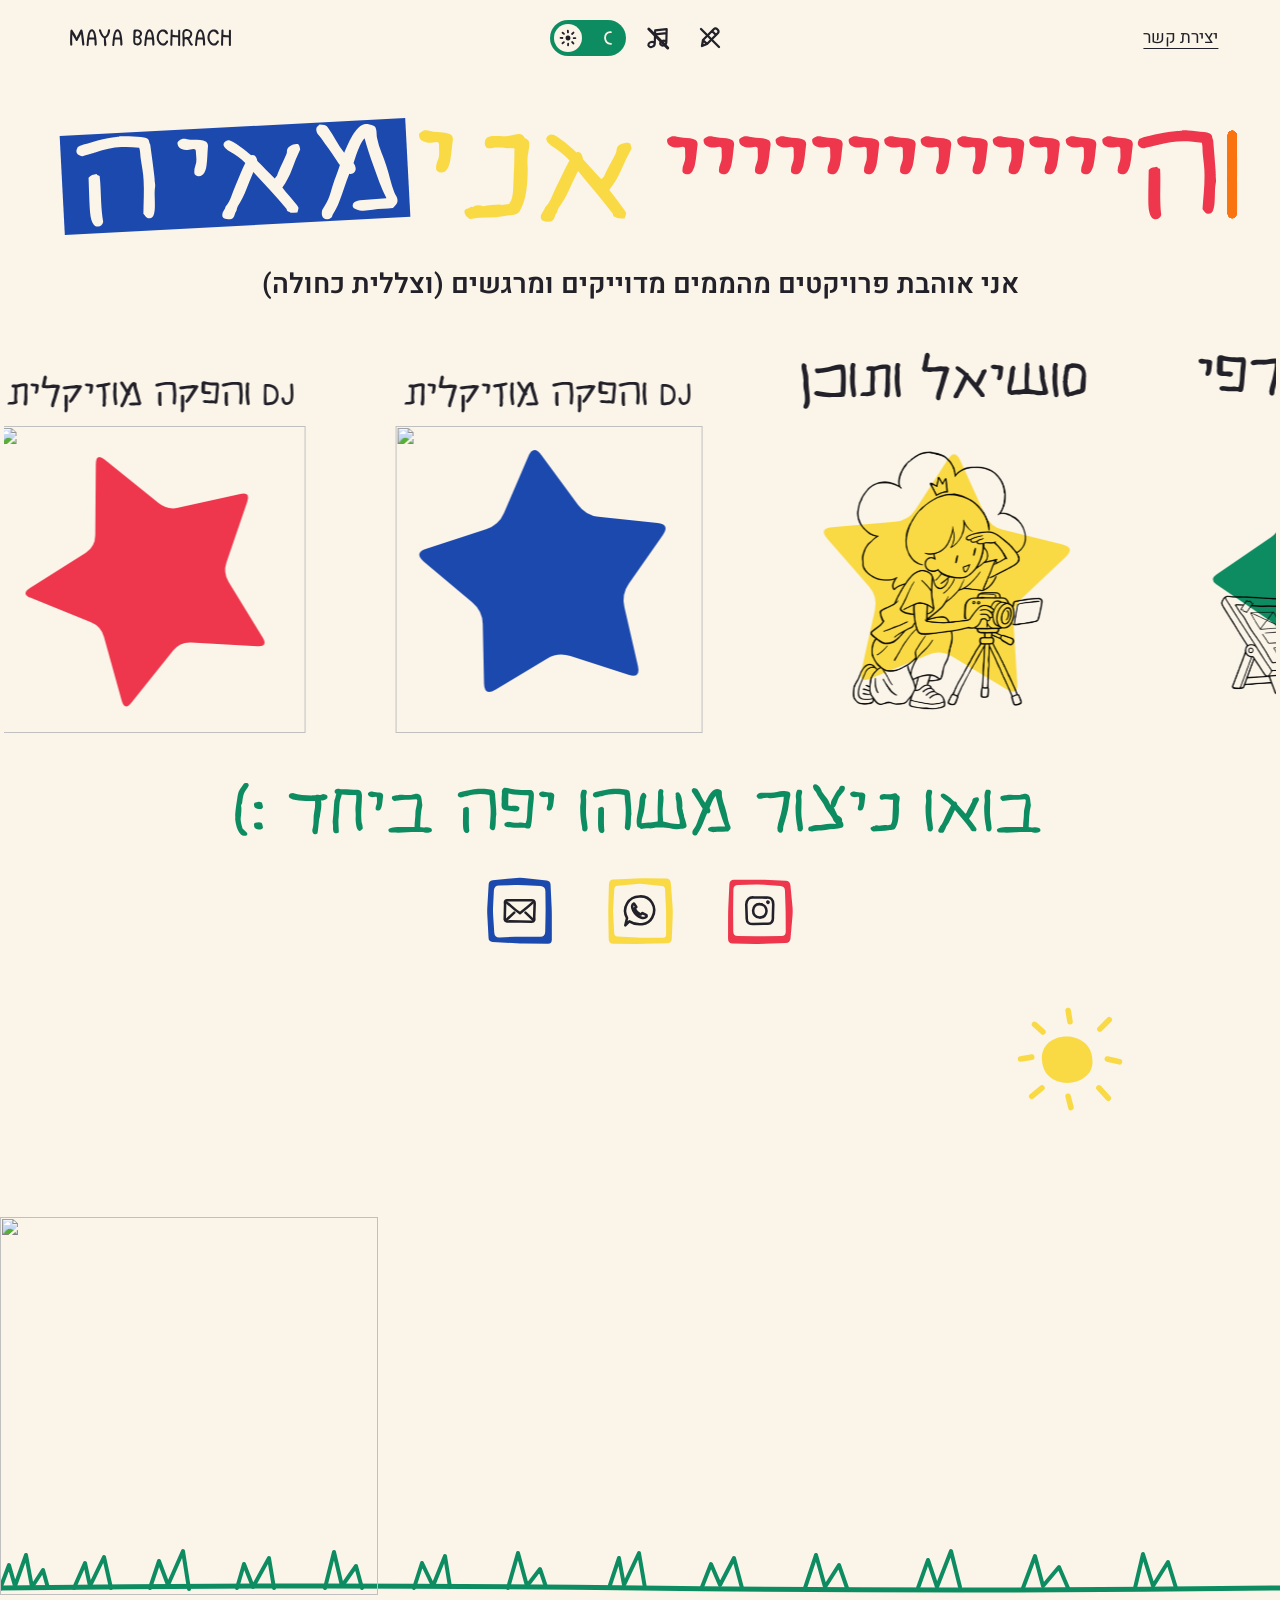
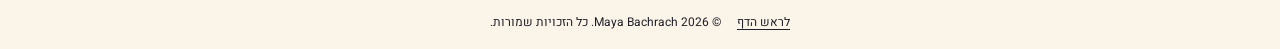
==== index.html @ caa253c9 "Illustrate each portfolio category and restore white ink in dark mode" ====
<!doctype html>
<html class="intro-pending site-loading" lang="he" dir="rtl" data-theme="crayons" data-theme-family="multicolor">
<head>
<meta charset="utf-8">
<meta name="viewport" content="width=device-width, initial-scale=1">
<meta name="description" content="מאיה בכרך — מיקס והפקה, סושיאל, תפאורה ועיצוב גרפי.">
<title>מאיה בכרך | תיק עבודות</title>
<link rel="icon" href="./assets/branding/favicon-light-flat.png?v=31" type="image/png">
<link rel="preconnect" href="https://fonts.googleapis.com">
<link rel="preconnect" href="https://fonts.gstatic.com" crossorigin>
<link href="https://fonts.googleapis.com/css2?family=Heebo:wght@400;600;700;800;900&amp;display=swap" rel="stylesheet">
<style>:root {
  color-scheme: light;
  --pink: #EE364C;
  --lime: #0E8C61;
  --ink: #1b101c;
  --white: #fff;
  --on-pink: var(--ink);
  --icon-color: var(--white);
  --outline-color: var(--lime);
  --outline-width: 3.8;
  --outline-grain: .55;
  --outline-roughness: 1.3;
  --outline-wobble: .65;
  --social-outline: var(--pink);
  --primary-color: var(--pink);
  --secondary-color: var(--lime);
  --media-padding: clamp(.5rem, 1vw, .85rem);
  --page-background: var(--white);
  --page-text: var(--ink);
  --hero-background: var(--pink);
  --hero-text: var(--on-pink);
  --card-background: var(--pink);
  --card-text: var(--ink);
  --panel-background: var(--pink);
  --panel-text: var(--ink);
  --tag-background: var(--white);
  --tag-text: var(--ink);
  --contact-background: var(--ink);
  --contact-title: var(--lime);
  --footer-accent-1: var(--accent-1);
  --footer-accent-2: var(--accent-2);
  --footer-accent-3: var(--accent-3);
  --name-background: var(--lime);
  --name-text: var(--ink);
  --media-background: var(--white);
  --media-text: var(--ink);
  --close-color: var(--white);
  --accent-1: var(--pink);
  --accent-2: var(--lime);
  --accent-3: var(--pink);
  --accent-4: var(--lime);
  --accent-5: var(--pink);
  --gutter: clamp(1rem, 4.5vw, 5rem);
}
:root[data-theme-family="multicolor"] { --media-padding: 0; }


/* Light and dark reference palettes. */
:root[data-theme="crayons"] {
  color-scheme: light;
  --page-background: #fff;
  --page-text: #222028;
  --hero-background: #fff;
  --hero-text: #222028;
  --card-background: #fff;
  --card-text: #222028;
  --panel-background: #fff;
  --panel-text: #222028;
  --tag-background: #fff;
  --tag-text: #222028;
  --contact-background: #fff;
  --contact-title: var(--accent-1);
  --name-background: #1C49AE;
  --name-text: #222028;
  --media-background: #fff;
  --media-text: #222028;
  --close-color: #222028;
  --icon-color: #222028;
  --accent-1: #EE364C;
  --accent-2: #1C49AE;
  --accent-3: #F9DA44;
  --accent-4: #0E8C61;
  --accent-count: 4;
  --outline-color: #0E8C61;
  --social-outline: #EE364C;
}
:root[data-theme="markers"] {
  color-scheme: dark;
  --page-background: #151419;
  --page-text: #faf7f2;
  --hero-background: #151419;
  --hero-text: #faf7f2;
  --card-background: #151419;
  --card-text: #faf7f2;
  --panel-background: #151419;
  --panel-text: #faf7f2;
  --tag-background: #151419;
  --tag-text: #faf7f2;
  --contact-background: #151419;
  --contact-title: var(--accent-1);
  --footer-accent-1: var(--accent-1);
  --footer-accent-2: var(--accent-2);
  --footer-accent-3: var(--accent-3);
  --name-background: #B2F224;
  --name-text: #151419;
  --media-background: #faf7f2;
  --media-text: #151419;
  --close-color: #faf7f2;
  --icon-color: #faf7f2;
  --accent-1: #F84AAD;
  --accent-2: #B2F224;
  --accent-3: #10B8F0;
  --accent-4: #F97513;
  --accent-5: #8132B9;
  --outline-color: #B2F224;
  --social-outline: #F84AAD;
}

* { box-sizing: border-box; }
body { margin: 0; color: var(--page-text); background: var(--page-background); font: 1.1rem/1.6 var(--font-body, "Heebo", system-ui, sans-serif); }
body:has(dialog[open]) { overflow: hidden; }
h1, h2, h3, p, figure { margin: 0; }
button, a { -webkit-tap-highlight-color: transparent; touch-action: manipulation; }
button { font: inherit; color: inherit; cursor: pointer; }
a { color: inherit; text-underline-offset: .25em; }
button:focus-visible, a:focus-visible { outline: 3px solid currentColor; outline-offset: 5px; }
.site-header { display: flex; direction: ltr; justify-content: space-between; align-items: center; padding: .5rem var(--gutter); min-height: 62px; }
.site-header a { display: inline-flex; min-height: 44px; align-items: center; }
.wordmark { font-weight: 900; letter-spacing: -.05em; text-decoration: none; }
.hero { color: var(--hero-text); background: var(--hero-background); padding-block: clamp(2rem, 5vw, 5rem) 1rem; overflow: hidden; }
.hero-intro { padding-inline: var(--gutter); }
h1 { display: flex; align-items: baseline; gap: .22em; font-size: clamp(3.2rem, 7.7vw, 8.6rem); line-height: 1.15; letter-spacing: -.055em; font-weight: 900; }
.greeting { flex: 1; display: flex; align-items: center; min-width: 0; overflow: clip; white-space: nowrap; }
.greeting span { display: inline-block; transform-origin: right center; }
.intro-name { flex: none; display: flex; align-items: center; white-space: nowrap; }
.name { color: var(--name-text); display: inline-block; background: var(--name-background); padding-inline: .1em .14em; transform: rotate(-3deg); }
.hero-intro > p { text-align: center; font-size: clamp(1.1rem, 2.15vw, 1.8rem); font-weight: 600; margin-block: 1.1rem 0; }
.carousel { margin-block-start: clamp(2rem, 5vw, 4rem); }
.carousel-window { direction: ltr; overflow: hidden; padding-block: 3rem 2rem; }
.carousel-track { display: flex; direction: ltr; width: max-content; animation: drift var(--carousel-duration, 40s) linear infinite; }
.carousel-set { display: flex; gap: clamp(1.2rem, 3vw, 3rem); padding-inline-end: clamp(1.2rem, 3vw, 3rem); }
.carousel-tile { position: relative; width: clamp(11rem, 22vw, 21rem); aspect-ratio: 1; flex: none; }
.carousel-tile::before { content: ""; position: absolute; inset: -3%; background: var(--star-fill, var(--lime)); clip-path: polygon(50% 0%, 64% 30%, 98% 35%, 74% 57%, 80% 94%, 50% 76%, 20% 94%, 26% 57%, 2% 35%, 36% 30%); transform: rotate(var(--star-angle, -8deg)); }
.carousel-tile img, .carousel-tile video { display: block; width: 100%; height: 100%; object-fit: contain; position: absolute; inset: 0; }
.carousel-tile:nth-child(3n + 1) { --star-angle: -9deg; }
.carousel-tile:nth-child(3n + 2) { --star-angle: 7deg; }
.carousel-tile:nth-child(3n) { --star-angle: -2deg; }
@keyframes drift { to { transform: translateX(-50%); } }
.carousel.is-paused .carousel-track, .carousel:has(.carousel-tile:focus-visible) .carousel-track { animation-play-state: paused; }
.projects-section { padding: clamp(2.5rem, 6vw, 6rem) var(--gutter); }
.project-grid { display: grid; grid-template-columns: repeat(var(--desktop-columns, 4), minmax(0, 1fr)); gap: clamp(1rem, 2vw, 2rem); }
.project-card .card-content::after { content: ""; pointer-events: none; position: absolute; inset: -9px; background: var(--pencil-outline) center / 100% 100% no-repeat; opacity: 0; transition: opacity 140ms ease; }
.project-card:focus-visible .card-content::after, .project-card.is-in-view .card-content::after { opacity: 1; }
.name-line { display: inline-block; white-space: nowrap; }
.project-page h2:focus { outline: none; }
.project-page { scrollbar-width: thin; scrollbar-color: var(--panel-accent, var(--accent-2)) var(--panel-background); }
.project-page::-webkit-scrollbar { width: 10px; }
.project-page::-webkit-scrollbar-track { background: var(--panel-background); }
.project-page::-webkit-scrollbar-thumb { background: var(--panel-accent, var(--accent-2)); border: 2px solid var(--panel-background); border-radius: 8px; }
.project-card { min-width: 0; position: relative; display: block; background: var(--card-background); color: var(--card-text); padding: 0; text-decoration: none; transition: transform 180ms ease, box-shadow 180ms ease; }
.card-title { color: var(--card-text); position: relative; display: table; font-size: clamp(1.25rem, 1.8vw, 2rem); font-weight: 900; line-height: 1.2; padding: .16em 0; border: 0; background: transparent; margin: 0 auto 1.25rem; }
.card-picture { padding: var(--media-padding); background: var(--media-background); aspect-ratio: 1; }
.card-picture img { display: block; width: 100%; height: 100%; object-fit: cover; }
.card-picture.contain img { object-fit: contain; }
.card-note { font-size: .9rem; text-align: center; margin-block-start: .65rem; }
.project-card:focus-visible, .project-card.is-in-view { transform: translateY(-3px); }
.project-card:active { transform: scale(.98); }
.tags { display: flex; flex-wrap: wrap; gap: .45rem; margin-block: 1rem; }
.tag { color: var(--tag-text); display: inline-flex; align-items: center; min-height: 44px; padding: .25rem .7rem; border: 1px solid currentColor; background: var(--tag-background); text-decoration: none; font-size: 1rem; transition: background 160ms ease, transform 160ms ease; }
.contact { background: var(--contact-background); color: var(--white); padding: clamp(2.5rem, 6vw, 5rem) var(--gutter) 1.5rem; text-align: center; }
.contact h2 { color: var(--contact-title); font-size: clamp(2.5rem, 5vw, 5.5rem); font-weight: 800; letter-spacing: -.045em; line-height: 1.3; white-space: nowrap; }
.smile { display: inline-block; direction: ltr; unicode-bidi: isolate; font-family: "Heebo", sans-serif; letter-spacing: 0; white-space: nowrap; }
.contact-links { display: flex; justify-content: center; gap: clamp(1.2rem, 5vw, 3rem); margin: 1.7rem auto 0; }
.project-page { border: 0; width: min(92vw, 76rem); max-width: none; height: 88dvh; max-height: 88dvh; margin: auto; padding: 0; background: var(--panel-background); color: var(--panel-text); overflow-y: auto; box-shadow: none; transform-origin: center; }
.project-page[open] { display: block; }
.project-page::backdrop { background: transparent; backdrop-filter: blur(9px); animation: background-recedes 600ms cubic-bezier(.2,.8,.2,1); }
@keyframes background-recedes { from { background: rgb(27 16 28 / 0%); backdrop-filter: blur(0); } to { background: rgb(27 16 28 / 55%); backdrop-filter: blur(8px); } }
.project-page-header { display: flex; justify-content: flex-end; position: sticky; top: 0; padding: .4rem clamp(1rem, 3vw, 3rem); background: var(--panel-background); z-index: 1; }
.project-page-header button { display: grid; place-items: center; color: var(--close-color); background: transparent; border: 0; margin-inline-end: -.3rem; min-width: 48px; min-height: 48px; font: 800 3.3rem/1 system-ui, sans-serif; }
.project-page-content { max-width: 90rem; margin: auto; padding: clamp(1rem, 3vw, 3rem); }
.project-page h2 { color: var(--name-text); display: table; background: var(--panel-accent, var(--name-background)); padding: .12em .25em; font-size: clamp(2.2rem, 6vw, 5rem); line-height: 1.15; font-weight: 900; }
.project-description { max-width: 48rem; margin-block: 1rem; }
.detail-media { display: grid; grid-template-columns: repeat(2, minmax(0, 1fr)); align-items: start; gap: 1rem; margin-block-start: 2rem; }
.media-item { color: var(--media-text); min-width: 0; padding: var(--media-padding); background: var(--media-background); }
.media-item img, .media-item video { display: block; width: 100%; height: auto; background: var(--media-background); }
.media-item figcaption { font-size: .95rem; padding-block: .45rem; }
.media-item .tags { margin-block: .3rem 1rem; }
.visually-hidden { position: absolute; width: 1px; height: 1px; margin: -1px; padding: 0; overflow: hidden; clip-path: inset(50%); white-space: nowrap; }
@media (hover: hover) and (pointer: fine) {
  .project-card:hover .card-content::after { opacity: 1; }
  .project-card:hover { transform: translateY(-3px); }
  .tag:hover { background: var(--accent-2); color: var(--name-text); transform: translateY(-2px); }
    .carousel:has(.carousel-track:hover) .carousel-track { animation-play-state: paused; }
}
@media (max-width: 48rem) {
  h1 { display: grid; gap: .14em; font-size: clamp(2.7rem, 11vw, 5.3rem); }
  .intro-name { width: 100%; }
  .greeting { width: 100%; }
  .project-grid { grid-template-columns: repeat(2, minmax(0, 1fr)); }
  .hero-intro > p { margin-inline: auto; font-size: clamp(.9rem, 3.9vw, 1.3rem); }
  .hero-intro > p span { display: block; white-space: nowrap; }
  .detail-media { grid-template-columns: repeat(2, minmax(0, 1fr)); }
}
@media (max-width: 34rem) {
  .project-grid, .detail-media { grid-template-columns: 1fr; }
  .contact h2 { white-space: normal; font-size: clamp(2.5rem, 10vw, 3.8rem); }
      }
@media (prefers-reduced-motion: reduce) {
  *, *::before, *::after { animation: none !important; transition: none !important; scroll-behavior: auto !important; }
}

.social-icon { position: relative; display: grid; place-items: center; width: clamp(4rem, 10vw, 5.5rem); height: clamp(4rem, 10vw, 5.5rem); color: var(--icon-color); }
.social-icon > svg:not(.pencil-frame) { width: 55%; height: 55%; }
.social-icon { border: 2px solid var(--social-outline); }
.social-icon.has-pencil-frame { border-color: transparent; }
.social-icon > .pencil-frame { position: absolute; inset: -2px; display: block; width: calc(100% + 4px); height: calc(100% + 4px); overflow: visible; pointer-events: none; }
@media (hover: hover) { .social-icon:hover { color: var(--social-outline); } }

.theme-toggle { display: inline-grid; place-items: center; flex: 0 0 80px; width: 80px; min-height: 44px; padding: 0; border: 0; border-radius: 999px; background: transparent; color: var(--page-text); -webkit-appearance: none; appearance: none; }
.theme-toggle-track { position: relative; display: block; width: 76px; height: 36px; border-radius: 999px; background: var(--accent-2); color: var(--name-text); direction: ltr; }
.theme-toggle-thumb { position: absolute; top: 4px; left: 4px; width: 28px; height: 28px; border-radius: 50%; background: var(--page-background); transition: transform 260ms cubic-bezier(.22,1,.36,1); }
.theme-toggle[aria-checked="true"] .theme-toggle-thumb { transform: translateX(40px); }
.theme-toggle svg { position: absolute; top: 9px; width: 18px; height: 18px; pointer-events: none; }
.theme-toggle-sun { left: 9px; }
.theme-toggle-moon { right: 9px; }
.theme-toggle[aria-checked="false"] .theme-toggle-sun, .theme-toggle[aria-checked="true"] .theme-toggle-moon { color: var(--page-text); }
.site-header { position: relative; }
.site-header .theme-toggle { position: absolute; left: 50%; transform: translateX(-50%); box-shadow: none; -webkit-tap-highlight-color: transparent; }
.theme-toggle:focus:not(:focus-visible) { outline: none; }
@media(max-width: 23rem) { .site-header .wordmark { font-size: .78rem; } }
@media(prefers-reduced-motion: reduce) { .theme-toggle-thumb { transition: none; } }
:root:is([data-theme="crayons"], [data-theme="markers"]) .greeting { color: var(--accent-1); }
:root:is([data-theme="crayons"], [data-theme="markers"]) .intro-name { color: var(--accent-3); }
:root:is([data-theme="crayons"], [data-theme="markers"]) .name { background: var(--accent-2); }
:root:is([data-theme="crayons"], [data-theme="markers"]) .project-card .card-content::after { opacity: 1; }
:root:is([data-theme="crayons"], [data-theme="markers"]) .card-title { color: var(--card-accent); }
:root:is([data-theme="crayons"], [data-theme="markers"]) .social-icon:nth-child(1) { --social-outline: var(--footer-accent-1); }
:root:is([data-theme="crayons"], [data-theme="markers"]) .social-icon:nth-child(2) { --social-outline: var(--footer-accent-2); }
:root:is([data-theme="crayons"], [data-theme="markers"]) .social-icon:nth-child(3) { --social-outline: var(--footer-accent-3); }
@media(max-width: 26rem) { .site-header { gap: .4rem; } .wordmark { font-size: .9rem; } .site-header > a:last-child { font-size: .9rem; } }

:root[data-theme="markers"] .carousel-tile img, :root[data-theme="markers"] .carousel-tile video { filter: brightness(0) invert(1); }

:root:is([data-theme="crayons"], [data-theme="markers"]) .carousel-tile::before { background: var(--carousel-color, var(--accent-1)); }

:root[data-theme="markers"] .theme-drawing { filter: brightness(0) invert(1); }

:root[data-theme-family="multicolor"] { --media-background: var(--panel-background); --media-text: var(--panel-text); }

/* Page scrollbar follows the active palette. Native mobile overlays may override it. */
:root { --scrollbar-thumb: var(--accent-2); --scrollbar-track: var(--page-background); scrollbar-width: thin; scrollbar-color: var(--scrollbar-thumb) var(--scrollbar-track); }
html::-webkit-scrollbar { width: 10px; height: 10px; }
html::-webkit-scrollbar-track { background: var(--scrollbar-track); }
html::-webkit-scrollbar-thumb { background: var(--scrollbar-thumb); border: 2px solid var(--scrollbar-track); border-radius: 8px; }

/* Typography roles: change the font once in site-config.js. */
h1, h2, h3, .card-title { font-family: var(--font-heading, "Heebo", system-ui, sans-serif); }

/* White lettering only inside the blue hero name label in light mode. */
:root[data-theme="crayons"] .intro-name .name { color: #fff; }

/* Canva outlines: monochrome masks inherit the exact active palette color. */
.canva-word, .canva-letter { display: inline-block; height: 1em; background: currentColor; mask: var(--letter-art) center / 100% 100% no-repeat; -webkit-mask: var(--letter-art) center / 100% 100% no-repeat; vertical-align: bottom; }
.canva-he { width: .8192em; --letter-art: url("[data-uri]"); }
.canva-yod { width: .3476em; --letter-art: url("[data-uri]"); }
.canva-zot { width: 2.3965em; --letter-art: url("[data-uri]"); }
.canva-maya { width: 3.2668em; --letter-art: url("[data-uri]"); }
.greeting > span { display: flex; flex: none; direction: rtl; gap: .015em; }
.canva-letter { flex: none; }
.name-line { display: flex; align-items: center; gap: .12em; }
.name:has(.canva-word) { display: flex; align-items: center; line-height: 1; }
#intro-title { display: flex; flex-wrap: nowrap; align-items: center; gap: .22em; }
#intro-title .intro-name { width: auto; }
#intro-title .greeting { width: auto; }

/* Optional solid-color version: ?cards=filled. The outline version stays available. */
:root[data-cards="filled"] .project-card { background: transparent; padding: 0; }
:root[data-cards="filled"] .card-content { position: relative; padding: clamp(1.1rem, 2vw, 1.7rem); }
:root[data-cards="filled"] .card-content::before { content: ""; position: absolute; inset: -5px; background: var(--chalk-fill) center / 100% 100% no-repeat; pointer-events: none; }
:root[data-cards="filled"] .project-card .card-content::after { display: none; }
:root[data-cards="filled"] .card-content > * { position: relative; }
:root[data-cards="filled"] .card-title { color: var(--card-accent); margin-block: 0 1rem; }
.card-title { width: 100%; }
.handwritten-heading { display: block; width: 100%; height: clamp(2.4rem, 3.7vw, 3.4rem); overflow: visible; }

/* Shared square geometry keeps titles outside both variants. */
.card-content { position: relative; aspect-ratio: 1; padding: clamp(1.1rem, 2vw, 1.7rem); }
.card-picture { width: 100%; height: 100%; min-height: 0; }
.card-title { margin-block: 0 1rem; }
.carousel-tile::before { clip-path: none; -webkit-mask: var(--star-shape) center / contain no-repeat; mask: var(--star-shape) center / contain no-repeat; }

/* Thick outline lies over the image rather than outside a padded card. */
.project-card { --outline-width: var(--card-outline-width, 9); }
:root[data-cards="outline"] .card-content { padding: 0; isolation: isolate; }
:root[data-cards="outline"] .card-content::after { inset: 0; z-index: 2; }

:root[data-cards] .card-title { padding-block: 0; margin-block: 0 .3rem; }


/* Solid irregular rings and their photo openings share the same geometry. */
:root[data-cards="outline"] .card-picture { -webkit-mask: var(--picture-mask) center / 100% 100% no-repeat; mask: var(--picture-mask) center / 100% 100% no-repeat; }
.contact h2 { display: block; color: var(--contact-title); }
.contact h2 > .handwritten-heading { width: 100%; height: clamp(4rem, 8vw, 7rem); max-width: 75rem; margin-inline: auto; }
@media(max-width:48rem) { .contact h2 > .handwritten-heading { height: 8.5rem; } }
@media(hover:hover) and (pointer:fine) {
  html, body { cursor: var(--site-cursor, auto); }
  a[href], button, [role="button"], [role="switch"] { cursor: var(--site-cursor-link, pointer); }
}


/* Keep the theme switch centered, with music immediately beside it. */
.header-controls { position: absolute; left: 50%; transform: translateX(-50%); width: 80px; height: 44px; }
#music-toggle { position: absolute; left: calc(100% + .25rem); top: 0; display: grid; place-items: center; width: 44px; height: 44px; padding: .45rem; border: 0; background: transparent; color: var(--page-text); }
#music-toggle svg { width: 26px; height: 26px; overflow: visible; }
#music-toggle[aria-pressed="true"] .music-muted-line { display: none; }
:root[data-cards] .card-title { margin-block-end: -.45rem; }

@media(max-width:23rem) { .site-header { min-height: 104px; padding-block-end: 52px; } .header-controls { top: 52px; } }

/* Supplied English lettering shares the same renderer and theme colors. */
.wordmark .handwritten-heading { width: clamp(7rem, 12vw, 10rem); height: 2rem; }

/* Common lettering scale follows the longest project title at every card width. */
.card-title > .handwritten-heading { height: auto; width: 100%; }

/* Keep the final project row close to the contact section. */
.projects-section { padding-block-end: 1rem; }
.contact { padding-block-start: 1rem; }

/* Larger supplied wordmark; panel silhouette shares the approved card geometry. */
.wordmark .handwritten-heading { width: clamp(8rem, 14vw, 12rem); height: 2.5rem; }
.project-page { clip-path: url(#panel-shape); overflow: hidden; padding: 6dvh 6%; }
.project-page-scroll { height: 100%; overflow-y: auto; scrollbar-width: thin; scrollbar-color: var(--panel-accent) var(--panel-background); }
.project-page-scroll::-webkit-scrollbar { width: 9px; }
.project-page-scroll::-webkit-scrollbar-track { background: var(--panel-background); }
.project-page-scroll::-webkit-scrollbar-thumb { background: var(--panel-accent); border-radius: 8px; }
.project-page-header { padding-top: 0; }
.project-page-header button svg { width: 42px; height: 42px; }
.project-page h2 { display: block; width: 100%; background: transparent; color: var(--panel-accent); padding: 0; }
.project-page h2 > .handwritten-heading { height: auto; width: 100%; }
.tag { border: 0; padding-inline: .15rem; text-decoration: underline; text-underline-offset: .25em; text-decoration-thickness: 1px; background: transparent; }
@media(hover:hover) { .tag:hover { background: transparent; color: var(--panel-accent, var(--card-accent, var(--accent-2))); } }

/* Tags remain in the content model for later restoration. */
.tags { display: none; }
/* A restrained hand-shaped panel, with the originating card's exact accent. */
.project-page { clip-path: none; border-radius: 2.4% 2.8% 2.2% 2.7% / 3.4% 2.8% 3.2% 2.6%; --panel-background: var(--panel-accent); --panel-text: var(--page-background); --close-color: var(--page-background); padding: 2.5dvh 2%; }
.project-page h2 { color: var(--panel-text); }
.project-page-scroll { scrollbar-color: var(--panel-text) var(--panel-background); }
.project-page-scroll::-webkit-scrollbar-thumb { background: var(--panel-text); }
@media(min-width:49rem) {
  .project-page h2 > .handwritten-heading { width: 100%; height: clamp(3.5rem, 7vw, 6rem); }
}

/* Reduce the original path's deviations while retaining its hand-drawn contour. */
.project-page { clip-path: url(#panel-shape); border-radius: 0; padding: 6dvh 6%; }
.hero { padding-block-end: 0; }
.carousel-window { padding-block-end: 0; }
.projects-section { padding-block-start: 2rem; }

/* The title starts in the panel's top row, alongside its close control. */
.project-page-header { display: grid; grid-template-columns: minmax(0, 1fr) 48px; align-items: center; gap: .5rem; padding: 0 clamp(1rem, 3vw, 3rem) .5rem; }
.project-page-header h2 { min-width: 0; margin: 0; }
.project-page-content { padding-block-start: .5rem; }
.media-item { border-radius: 10px; overflow: hidden; }
.media-item img, .media-item video { border-radius: 10px; }

/* Carousel navigation experiment: keep the project grid available for restoration. */
.projects-section { display: none; }
.carousel-window { padding-block: 4rem; }
.carousel-set { gap: clamp(3rem, 7vw, 7rem); padding-inline-end: clamp(3rem, 7vw, 7rem); }
.carousel-tile { display:block; color:var(--page-text); }
.orbit-title { position:absolute; inset:-20%; width:140%; height:140%; overflow:visible; animation: orbit-spin 24s linear infinite; pointer-events:none; }
.orbit-title text { fill:currentColor; font: 700 19px Heebo, sans-serif; }
@keyframes orbit-spin { to { transform:rotate(360deg); } }
@media(hover:hover) { .carousel-tile:hover { transform:scale(1.04); } }

/* Rectangular panel variant, saved separately from carousel navigation. */
.project-page { clip-path:none; border-radius:0; padding:2rem; }
.project-page-header h2 { border:4px solid currentColor; padding:.35rem .65rem; }
@media(max-width:48rem) { .project-page { padding:1rem; } .project-page-header { padding-inline:0; } }

/* Hebrew orbit labels travel counterclockwise. */
.orbit-title { animation-direction: reverse; }
.orbit-title text { direction: rtl; unicode-bidi: plaintext; }

/* Orbit experiment: lettering passes behind the solid star silhouette. */
.carousel-tile { isolation: isolate; }
.carousel-tile .orbit-title { inset: 4%; width: 92%; height: 92%; z-index: 0; }
.carousel-tile::before { z-index: 1; }
.carousel-tile > img, .carousel-tile > video { z-index: 2; }

/* Handwritten annotations replace the rotating orbit experiment. */
.carousel-window { padding-block: 7rem 3rem; }
.carousel-tile .star-label { position:absolute; display:block; z-index:3; width:110%; top:-24%; left:-5%; color:var(--page-text); pointer-events:none; }
.star-label .handwritten-heading { width:100%; height:auto; }
.carousel-tile .star-label-0 { transform:rotate(-8deg); }
.carousel-tile .star-label-1 { top:-12%; left:-20%; transform:rotate(-24deg); }
.carousel-tile .star-label-2 { top:-20%; left:8%; transform:rotate(13deg); }
.star-arrow { position:absolute; z-index:3; width:29%; height:29%; top:-5%; left:8%; color:var(--page-text); pointer-events:none; }
.carousel-tile:nth-child(3n + 2) .star-arrow { left:-7%; top:0; transform:rotate(-20deg); }
.carousel-tile:nth-child(3n) .star-arrow { left:62%; top:-4%; transform:scaleX(-1); }

/* Each annotation has its own outside route; arrowheads stop beside the artwork. */
.carousel-window { padding-block: clamp(7rem, 15vw, 12rem); }
.carousel-tile .star-label { width:94%; left:0; top:-34%; }
.carousel-tile .star-label-0 { transform:rotate(-6deg); }
.carousel-tile .star-label-1 { top:111%; left:6%; transform:rotate(5deg); }
.carousel-tile .star-label-2 { top:-33%; left:4%; transform:rotate(10deg); }
.carousel-tile .star-label-3 { top:110%; left:-3%; transform:rotate(-8deg); }
.carousel-tile .star-arrow { width:28%; height:48%; left:87%; top:-24%; transform:none; }
.carousel-tile .star-arrow-1, .carousel-tile .star-arrow-3 { left:-22%; top:73%; transform:none; }
.carousel-tile .star-arrow-2 { left:88%; top:-23%; transform:none; }

/* Reveal a single clean title as part of the star interaction. */
.carousel-window { padding-block: 5rem 3rem; }
.carousel-tile .star-label { top:-26%; left:-5%; width:110%; color:var(--carousel-color); opacity:0; transform:translateY(9px); transition:opacity 220ms ease, transform 300ms cubic-bezier(.22,1,.36,1); }
.carousel-tile:hover .star-label, .carousel-tile:focus-visible .star-label { opacity:1; transform:translateY(0); }
@media(hover:none) { .carousel-tile:active .star-label { opacity:1; transform:translateY(0); } }

/* Filled title label and scrollbar use the originating star's exact accent. */
.project-page { --panel-background: var(--page-background); --panel-text: var(--page-text); --close-color: var(--page-text); }
.project-page-header h2 { background:var(--panel-accent); border-color:var(--panel-accent); border-radius:10px; color:var(--page-background); }
.project-page-scroll { scrollbar-color:var(--panel-accent) var(--panel-background); }
.project-page-scroll::-webkit-scrollbar-thumb { background:var(--panel-accent); border-radius:999px; border:2px solid var(--panel-background); }
.project-page-scroll::-webkit-scrollbar-track { background:var(--panel-background); border-radius:999px; }

.project-page { border-radius:20px; background:var(--panel-background); backdrop-filter:blur(12px); }
.project-page-header { background:transparent; }
html, .project-page-scroll { scrollbar-width:none; }
html::-webkit-scrollbar, .project-page-scroll::-webkit-scrollbar { display:none; }
.custom-scroll { position:fixed; top:8px; bottom:8px; right:5px; width:13px; z-index:20; touch-action:none; cursor:var(--site-cursor-link, pointer); }
.custom-scroll-thumb { position:absolute; width:100%; min-height:36px; border-radius:999px; background:var(--accent-2); cursor:inherit; }
.project-page > .custom-scroll { position:absolute; top:18px; bottom:18px; right:7px; }
.project-page > .custom-scroll .custom-scroll-thumb { background:var(--panel-accent); }

/* One scrollbar only: retain scrolling while suppressing browser tracks. */
html, body, .project-page, .project-page-scroll { scrollbar-width:none !important; }
html::-webkit-scrollbar, body::-webkit-scrollbar, .project-page::-webkit-scrollbar, .project-page-scroll::-webkit-scrollbar { display:none !important; width:0 !important; height:0 !important; }
.difference-cursor { position:fixed; top:0; left:0; width:25px; height:25px; border-radius:50%; background:#fff; mix-blend-mode:difference; pointer-events:none; z-index:2147483647; opacity:0; transform:translate(-50%,-50%); transition:width 180ms ease,height 180ms ease,opacity 120ms ease; }
.difference-cursor.is-hovering { width:45px; height:45px; }
@media(hover:hover) and (pointer:fine) { html.circle-cursor-active, .circle-cursor-active * { cursor:none !important; } }
/* Separate desktop and phone composition, preserving Maya's visual language. */
.hero-intro { max-width:100rem; margin-inline:auto; }
.hero-intro > p { max-width:58rem; margin-inline:auto; line-height:1.55; }
@media(min-width:49rem) {
 .hero { padding-block-start:clamp(3rem,6vh,6rem); }
 .carousel-tile { width:clamp(15rem,23vw,24rem); }
 .carousel-window { padding-block:5rem 3rem; }
}
@media(max-width:48rem) {
 .hero { padding-block-start:2rem; }
 .hero-intro > p { max-width:29rem; font-size:clamp(1rem,4.1vw,1.25rem); }
 .hero-intro > p span { white-space:normal; }
 .carousel-tile { width:68vw; max-width:23rem; }
 .carousel-set { gap:12vw; padding-inline-end:12vw; }
 .carousel-window { padding-block:4rem 2rem; }
 .project-page { width:94vw; height:90dvh; max-height:90dvh; }
 .project-page-content { padding-inline:.5rem; }
 .contact { padding-block-start:1.5rem; }
}

/* Dimensions and position spring together as the cursor merges into controls. */
.difference-cursor, .difference-cursor.is-hovering { transition:opacity 120ms ease,border-radius 220ms ease; }
.difference-cursor.is-merging { border-radius:44% 48% 46% 43% / 48% 44% 47% 45%; }

/* The cursor is visual only: input always reaches the original controls. */
.difference-cursor { pointer-events:none !important; user-select:none; }
.theme-toggle-track, .theme-toggle-track * { pointer-events:none; }
.custom-scroll { width:25px; right:0; }
.custom-scroll-thumb { width:13px; left:6px; }
.project-page > .custom-scroll { right:1px; }

/* Restore the simple circle and its gentle hover expansion. */
.difference-cursor { border-radius:50%; transition:width 180ms ease,height 180ms ease,opacity 120ms ease; }
.difference-cursor.is-hovering { width:45px; height:45px; }

/* Keep scroll chrome in its own edge gutter, beneath the content layers. */
body > .custom-scroll { z-index:0; }
.site-header, main, .contact { position:relative; z-index:1; }
body { padding-right:20px; }
.project-page > .custom-scroll { z-index:0; }
.project-page-scroll { position:relative; z-index:1; margin-right:8px; }
@media(max-width:48rem) {
 body { padding-right:14px; }
 .custom-scroll { width:12px; right:1px; top:6px; bottom:6px; }
 .custom-scroll-thumb { width:5px; left:4px; min-height:28px; }
 .project-page > .custom-scroll { right:3px; top:14px; bottom:14px; }
 .project-page-scroll { margin-right:8px; }
}

/* Layer content above the scrollbar without shifting the page sideways. */
body { padding-right:0; }
.site-header, main, .contact { z-index:1; }
body > .custom-scroll { z-index:0; right:3px; }
.hero-intro { padding-inline:calc(var(--gutter) + 4px); }
.carousel-window { margin-inline:4px; }
.project-page-scroll { margin-right:0; padding-inline:4px; }
@media(max-width:48rem) {
 body { padding-right:0; }
 body > .custom-scroll { right:2px; }
 .project-page-scroll { margin-right:0; padding-inline:4px; }
}


/* Reference-inspired compact pill, travelling with scroll progress. */
.custom-scroll-thumb { width:16px; left:4px; min-height:0; border-radius:999px; transition:top 120ms ease-out; }
.custom-scroll:active .custom-scroll-thumb { transition:none; }
@media(max-width:48rem) {
 .custom-scroll-thumb { width:7px; left:3px; min-height:0; }
}
@media(prefers-reduced-motion:reduce) { .custom-scroll-thumb { transition:none; } }

/* Scroll controls must receive pointer input above page and panel content. */
body > .custom-scroll, .project-page > .custom-scroll { z-index:100; pointer-events:auto; }
.custom-scroll-thumb { pointer-events:auto; }

/* Leave real font ascent/descent space around the subtitle, including wrapped lines. */
.hero-intro > p { line-height:1.65; padding-block:.16em; overflow:visible; }
.hero-intro > p span { overflow:visible; }

/* Pointer/touch interactions never leave browser focus rectangles behind. */
a, button, [role="switch"], [tabindex] { -webkit-tap-highlight-color:transparent; }
a:focus:not(:focus-visible), button:focus:not(:focus-visible), [role="switch"]:focus:not(:focus-visible), [tabindex]:focus:not(:focus-visible) { outline:none; box-shadow:none; }
.social-icon:focus:not(:focus-visible) { outline:none; box-shadow:none; }

/* Presentation-only content: disable selection and browser image dragging. */
html, body, body * { -webkit-user-select:none; user-select:none; }
img, svg { -webkit-user-drag:none; }

/* Palette roles are shared instead of hard-coded per mode. */
body > .custom-scroll .custom-scroll-thumb { background:var(--page-scroll-color); }
.theme-toggle-track { background:var(--contact-title); }

/* Footer links follow the hero words in Hebrew reading order: greeting, middle, name. */
:root:is([data-theme="crayons"], [data-theme="markers"]) { --footer-accent-1:var(--accent-1); --footer-accent-2:var(--accent-3); --footer-accent-3:var(--accent-2); }

/* Reserve the full heading layout while its crisp intro reveals individual letters. */
.intro-pending .greeting > span > i, .intro-pending .canva-zot, .intro-pending .name { visibility:hidden; }
@media(prefers-reduced-motion:reduce) { .intro-pending .greeting > span > i, .intro-pending .canva-zot, .intro-pending .name { visibility:visible; } }

/* Heading dimensions exist before script or animation; reveal never moves the subtitle. */
#intro-title { block-size:clamp(4.4rem,10vw,11.2rem); min-block-size:clamp(4.4rem,10vw,11.2rem); }
.footer-static { display:block; }
.footer-mobile { display:none; }
.footer-static > .handwritten-heading { height:clamp(4rem,8vw,7rem); width:100%; }
.contact, .contact * { animation:none !important; transition:none !important; }
@media(max-width:48rem) { .footer-desktop { display:none; } .footer-mobile { display:block; } .footer-static > .handwritten-heading { height:8.5rem; } }

/* Project panel: compact header, readable copy, and a media-led content area. */
.project-page { width:min(92vw,66rem); height:min(86dvh,50rem); max-height:90dvh; padding:0; border-radius:22px; }
.project-page-scroll { padding:0; margin:0; }
.project-page-header { grid-template-columns:minmax(0,1fr) 48px; gap:24px; padding:20px 32px; align-items:center; background:var(--panel-background); border-bottom:1px solid var(--panel-accent); }
.project-page-header h2 { width:fit-content; max-width:100%; border:0; padding:12px 20px; border-radius:12px; }
.project-page-header h2 > .handwritten-heading { width:min(48vw,34rem); height:56px; max-width:100%; }
.project-page-header button { width:48px; height:48px; min-width:48px; margin:0; border-radius:50%; }
.project-page-header button svg { width:30px; height:30px; }
.project-page-content { display:grid; grid-template-columns:minmax(12rem,1fr) minmax(0,2fr); align-items:start; gap:32px; padding:28px 32px 32px; }
.project-description { margin:0; font-size:1.1rem; line-height:1.7; max-width:34ch; padding-block:8px; }
.detail-media { margin:0; display:grid; grid-template-columns:1fr; gap:24px; min-width:0; }
.media-item { margin:0; padding:0; background:transparent; border-radius:14px; }
.media-item img, .media-item video { max-height:56dvh; width:100%; object-fit:contain; background:transparent; border-radius:14px; }
.media-item img.theme-drawing { background:transparent; }
.media-item figcaption { padding-block:12px 0; font-size:.9rem; line-height:1.5; }
@media(max-width:48rem) {
 .project-page { width:94vw; height:90dvh; border-radius:18px; }
 .project-page-header { padding:16px; gap:12px; }
 .project-page-header h2 { padding:10px 12px; }
 .project-page-header h2 > .handwritten-heading { width:100%; min-width:0; height:42px; }
 .project-page-content { display:flex; flex-direction:column; gap:20px; padding:20px 20px 28px; }
 .project-description { max-width:none; font-size:1rem; padding:0; }
 .detail-media { width:100%; }
 .media-item img, .media-item video { max-height:52dvh; }
}

/* Loading choreography is confined to the main heading, never the rest of the page. */
.site-header, .hero-intro > p, .carousel, .carousel-window, .contact, .project-description { opacity:1; visibility:visible; animation:none; transition:none; }

/* Carousel geometry is known before its runtime or image frames arrive. */
.carousel { --carousel-size:clamp(15rem,23vw,24rem); }
.carousel-track { height:var(--carousel-size); min-height:var(--carousel-size); }
.carousel-tile { width:var(--carousel-size); height:var(--carousel-size); }
.carousel-window { box-sizing:content-box; height:var(--carousel-size); padding-block:5rem 3rem; }
@media(max-width:48rem) { .carousel { --carousel-size:min(68vw,23rem); } .carousel-window { padding-block:4rem 2rem; } }

/* Prepare all visible assets behind a themed rolling-star loading screen. */
#site-loader { position:fixed; inset:0; display:grid; place-items:center; z-index:2147483646; background:var(--page-background); color:var(--accent-1); }
#site-loader svg { width:76px; height:76px; animation:loader-roll 1.25s linear infinite; }
.site-loading { overflow:hidden; }
.site-loading .site-header, .site-loading main, .site-loading .contact, .site-loading .custom-scroll { visibility:hidden; }
@keyframes loader-roll { 0% { transform:translateX(-30px) rotate(0); } 50% { transform:translateX(30px) rotate(180deg); } 100% { transform:translateX(-30px) rotate(360deg); } }
@media(prefers-reduced-motion:reduce) { #site-loader svg { animation:none; } }

/* Light-theme neutral: every white UI surface and foreground uses the same cream. */
:root[data-theme="crayons"] { --white:#FAF4E9; --page-background:#FAF4E9; --hero-background:#FAF4E9; --card-background:#FAF4E9; --panel-background:#FAF4E9; --tag-background:#FAF4E9; --contact-background:#FAF4E9; --media-background:#FAF4E9; }
:root[data-theme="crayons"] .intro-name .name { color:#FAF4E9; }
:root[data-theme="crayons"] .difference-cursor { background:#FAF4E9; }

/* Playful project sheet: bold palette outline and lettering-led composition. */
.project-page { width:min(90vw,58rem); height:auto; max-height:88dvh; padding:0; border:3px solid var(--panel-accent); border-radius:22px 17px 24px 19px; }
.project-page-scroll { max-height:calc(88dvh - 6px); height:auto; }
.project-page-header { position:relative; border:0; background:transparent; padding:28px 28px 12px; gap:24px; }
.project-page-header h2 { justify-self:center; width:fit-content; max-width:100%; padding:14px 22px; border-radius:12px 17px 10px 15px; transform:rotate(-1.5deg); }
.project-page-header h2 > .handwritten-heading { width:min(53vw,34rem); height:68px; }
.project-page-header button { border:3px solid var(--panel-accent); border-radius:14px 11px 16px 12px; color:var(--panel-accent); transform:rotate(4deg); }
.project-page-header button:hover { background:var(--panel-accent); color:var(--page-background); }
.project-page-content { display:flex; flex-direction:column; align-items:center; gap:20px; padding:10px 32px 28px; }
.project-description { max-width:42ch; text-align:center; font-size:1.15rem; margin:0; padding:0; }
.detail-media { width:100%; max-width:40rem; justify-items:center; gap:24px; }
.media-item { width:100%; text-align:center; overflow:visible; }
.media-item img, .media-item video { max-height:47dvh; width:100%; background:transparent; }
.media-item figcaption { padding-top:4px; }
@media(max-width:48rem) {
 .project-page { width:94vw; height:auto; max-height:90dvh; border-radius:18px 14px 20px 16px; }
 .project-page-scroll { max-height:calc(90dvh - 6px); }
 .project-page-header { padding:22px 16px 12px; gap:12px; grid-template-columns:minmax(0,1fr) 44px; }
 .project-page-header h2 { padding:12px 10px; }
 .project-page-header h2 > .handwritten-heading { width:100%; height:48px; }
 .project-page-header button { width:44px; height:44px; min-width:44px; min-height:44px; }
 .project-page-content { padding:8px 20px 22px; gap:16px; }
 .project-description { font-size:1rem; }
 .media-item img, .media-item video { max-height:48dvh; }
}

/* Drag and mobile reading focus share the same continuous carousel position. */
.carousel-track { animation:none; will-change:transform; }
.carousel-window { touch-action:pan-y; }
.carousel-window.is-dragging { cursor:grabbing; }
.carousel-tile.is-reading .star-label { opacity:1; transform:translateY(0); }

/* Navigation and compact settings belong to the header, not the hero. */
.site-header { min-height:72px; display:flex; direction:ltr; justify-content:space-between; padding-block:.75rem; }
.top-nav { display:flex; align-items:center; gap:clamp(.8rem,2vw,2rem); position:relative; }
.top-nav > a { color:var(--page-text); text-decoration:underline; text-underline-offset:5px; font-size:1rem; }
#settings-toggle { width:44px; height:44px; background:transparent; color:var(--page-text); border:0; padding:8px; }
#settings-toggle svg { width:100%; height:100%; }
#settings-menu { position:absolute; right:0; top:calc(100% + 10px); z-index:150; min-width:245px; background:var(--page-background); color:var(--page-text); border:2px solid var(--contact-title); border-radius:15px; padding:18px; box-shadow:0 8px 0 var(--contact-title); }
#settings-menu[hidden] { display:none; }
.language-options { display:flex; gap:10px; margin-bottom:18px; }
.language-options button { flex:1; min-height:44px; border:2px solid var(--contact-title); border-radius:9px; background:transparent; color:var(--page-text); }
.language-options button[aria-pressed="true"] { background:var(--contact-title); color:var(--page-background); }
.setting-row { display:flex; flex-direction:column; gap:12px; }
#settings-menu .header-controls { position:relative; inset:auto; width:auto; display:flex; align-items:center; justify-content:space-between; gap:20px; height:44px; }
#settings-menu .theme-toggle, #settings-menu #music-toggle { position:relative; inset:auto; transform:none; flex:none; }
#settings-menu #music-toggle { width:44px; height:44px; }
#gallery, #contact { scroll-margin-top:16px; }
.contact { min-height:40dvh; display:flex; flex-direction:column; justify-content:center; }
.skating-footer { min-height:65dvh; position:relative; overflow:hidden; display:grid; place-items:center; background:var(--page-background); }
.skating-maya { width:clamp(13rem,34vw,25rem); height:auto; animation:skate-across 13s ease-in-out infinite alternate; }
@keyframes skate-across { from { transform:translateX(-24vw) rotate(-4deg); } to { transform:translateX(24vw) rotate(4deg); } }
.english-intro { display:none; }
html[lang="en"] #intro-title { display:none; }
html[lang="en"] .english-intro { display:flex; align-items:center; gap:.5rem; height:clamp(4.4rem,10vw,11.2rem); direction:ltr; }
.english-intro > span { flex:1; min-width:0; }
.english-intro > span:first-child { flex:1.8; color:var(--accent-1); }
.english-intro > span:nth-child(2) { color:var(--accent-3); }
.english-intro > span:last-child { background:var(--accent-2); color:var(--page-background); padding:.3rem; transform:rotate(-3deg); }
.english-intro .handwritten-heading { width:100%; height:clamp(3rem,8vw,9rem); }
.intro-pending .english-intro > span { visibility:hidden; }
html[lang="en"] .hero-intro > p { direction:ltr; }
@media(max-width:48rem) {
 .site-header { min-height:64px; padding-block:.5rem; padding-inline:16px; }
 .wordmark .handwritten-heading { width:7.2rem; }
 .top-nav { gap:.7rem; }
 .top-nav > a { font-size:.9rem; }
 #settings-toggle { width:38px; height:44px; }
 #settings-menu { right:0; }
 .skating-footer { min-height:65dvh; }
 .contact { min-height:40dvh; padding-inline:16px; }
}
@media(prefers-reduced-motion:reduce) { .skating-maya { animation:none; } }

.skating-maya.theme-drawing { filter:none; mix-blend-mode:multiply; }
:root[data-theme="markers"] .skating-maya.theme-drawing { filter:invert(1); mix-blend-mode:screen; }

.skating-traveler { width:clamp(13rem,34vw,25rem); animation:skate-across 13s ease-in-out infinite alternate; }
.skating-maya { position:relative; width:100%; aspect-ratio:1; animation:none; }
.skating-frame { position:absolute; inset:0; width:100%; height:100%; object-fit:contain; }
.skating-frame.theme-drawing { filter:none; }
:root[data-theme="markers"] .skating-frame.theme-drawing { filter:brightness(0) invert(1); }
@media(prefers-reduced-motion:reduce) { .skating-traveler { animation:none; } }

/* A forward skating pass, with a separate twelve-pose stride/wave loop. */
.skating-traveler { animation:skate-forward 16s linear infinite; }
@keyframes skate-forward { from { transform:translateX(calc(-50vw - 14rem)); } to { transform:translateX(calc(50vw + 14rem)); } }
@media(prefers-reduced-motion:reduce) { .skating-traveler { animation:none; } }

.site-header { z-index:30; }
.skating-traveler { animation-play-state:paused; }
.skating-footer.is-visible .skating-traveler { animation-play-state:running; }

/* All landscape colors come directly from the active palette. */
#settings-menu .header-controls { transform:none; }
.skating-footer { --scene-ground:var(--accent-4); --scene-sky:var(--accent-3); }
:root[data-theme="markers"] .skating-footer { --scene-ground:var(--accent-2); --scene-sky:var(--accent-1); }
.footer-sun, .footer-moon { position:absolute; width:clamp(4rem,9vw,7rem); height:auto; top:8%; right:12%; color:var(--scene-sky); }
.footer-moon { display:none; }
:root[data-theme="markers"] .footer-sun { display:none; }
:root[data-theme="markers"] .footer-moon { display:block; }
.footer-ground { position:absolute; width:100%; height:70px; bottom:0; left:0; color:var(--scene-ground); }
:root[data-theme="markers"] .grass-blades { display:none; }
.skating-traveler { z-index:1; }
@media(max-width:48rem) { .footer-ground { height:45px; } .footer-sun,.footer-moon { right:9%; top:12%; } }

/* Keep the skates on the ground line at every viewport height. */
.skating-traveler { position:absolute; bottom:22px; }
@media(max-width:48rem) { .skating-traveler { bottom:14px; } }

/* Skating follows each language’s reading direction. */
html[lang="he"] .skating-traveler { animation-direction:reverse; }
html[lang="he"] .skating-maya { transform:scaleX(-1); }
html[lang="en"] .skating-traveler { animation-direction:normal; }
html[lang="en"] .skating-maya { transform:none; }

/* Direct controls replace the language/settings menu. */
.site-header { display:grid; grid-template-columns:minmax(0,1fr) auto minmax(0,1fr); align-items:center; gap:12px; }
.wordmark { justify-self:start; }
.site-header > .header-controls { position:static; inset:auto; transform:none; width:auto; display:flex; align-items:center; gap:8px; height:44px; justify-self:center; }
.site-header > .header-controls .theme-toggle, .site-header > .header-controls #music-toggle { position:relative; inset:auto; transform:none; flex:none; }
.site-header > .header-controls #music-toggle { width:44px; height:44px; }
.top-nav { justify-self:end; }
.compact-theme-icon { display:none; }
@media(max-width:48rem) {
 .site-header { min-height:64px; grid-template-columns:minmax(0,1fr) auto minmax(0,1fr); padding-inline:12px; gap:6px; }
 .site-header > .header-controls { gap:2px; }
 .site-header .theme-toggle { width:44px; min-width:44px; flex-basis:44px; border-radius:50%; background:var(--contact-title); color:var(--page-background); }
 .site-header .theme-toggle-track { display:none; }
 .site-header .compact-theme-icon { display:block; position:static; width:24px; height:24px; }
 .theme-toggle[aria-checked="true"] .compact-sun, .theme-toggle[aria-checked="false"] .compact-moon { display:none; }
 .wordmark .handwritten-heading { width:clamp(5rem,26vw,7.2rem); }
 .top-nav { gap:8px; }
 .top-nav > a { font-size:.8rem; white-space:nowrap; }
}


.copyright { position:absolute; bottom:0; inset-inline:12px; margin:0; min-height:28px; padding:5px 0; text-align:center; color:var(--page-text); font-size:.75rem; line-height:1.5; }
.footer-ground { bottom:28px; }
.skating-traveler { bottom:50px; }
@media(max-width:48rem) { .skating-traveler { bottom:42px; } }

/* Main heading: אני replaces זאת in the same supplied vector alphabet. */
.canva-zot { width:2.2764em; }

/* Header stays on one shared row; only the theme control compacts. */
.site-header { padding-inline:clamp(20px,4vw,64px); min-height:76px; grid-template-rows:auto; }
.site-header .wordmark { grid-column:1; grid-row:1; }
.site-header > .header-controls { grid-column:2; grid-row:1; }
.site-header .top-nav { grid-column:3; grid-row:1; }
.top-nav > a { font-size:1.08rem; }
body > .custom-scroll { top:88px; }
@media(max-width:48rem) {
 .site-header { grid-template-columns:minmax(0,1fr) auto auto; grid-template-rows:auto; min-height:72px; padding:10px 16px; gap:10px; }
 .wordmark .handwritten-heading { width:clamp(7rem,29vw,11rem); height:2.5rem; max-width:100%; }
 .site-header > .header-controls { gap:4px; }
 .top-nav { gap:0; }
 .top-nav > a { font-size:.95rem; }
 body > .custom-scroll { top:84px; right:2px; }
}
@media(max-width:360px) {
 .site-header { padding-inline:10px; gap:6px; }
 .top-nav > a { font-size:.875rem; }
 .wordmark .handwritten-heading { width:6.6rem; }
}

/* Touch title visibility follows distance from center, equally on both sides. */
@media(hover:none), (pointer:coarse) { .carousel-tile .star-label, .carousel-tile.is-reading .star-label { opacity:var(--reading-strength,0); transform:translateY(calc((1 - var(--reading-strength,0))*7px)); transition:none; } }

/* Contact is exactly one viewport, from its invitation to the copyright line. */
.contact-scene { height:100dvh; min-height:100svh; display:grid; grid-template-rows:auto minmax(0,1fr); scroll-margin-top:0 !important; position:relative; z-index:1; background:var(--page-background); }
.contact-scene .contact { min-height:0; padding:16px var(--gutter) 0; gap:0; }
.contact-scene .contact h2 { margin:0; }
.contact-scene .footer-static > .handwritten-heading { height:clamp(3.5rem,10dvh,6rem); }
.contact-scene .contact-links { margin-top:14px; }
.contact-scene .social-icon { width:clamp(2.8rem,8dvh,4.5rem); height:clamp(2.8rem,8dvh,4.5rem); }
.contact-scene .skating-footer { min-height:0; height:100%; }
.contact-scene .skating-traveler { width:min(34vw,42dvh,25rem); bottom:54px; }
.contact-scene .footer-ground { height:90px; width:100%; bottom:28px; }
@media(max-width:48rem) {
 .contact-scene .contact { padding:12px 16px 0; }
 .contact-scene .footer-static > .handwritten-heading { height:clamp(5rem,15dvh,8.5rem); }
 .contact-scene .contact-links { margin-top:10px; }
 .contact-scene .social-icon { width:clamp(2.6rem,7dvh,4rem); height:clamp(2.6rem,7dvh,4rem); }
 .contact-scene .skating-traveler { width:min(62vw,42dvh,23rem); bottom:56px; }
 .contact-scene .footer-ground { height:90px; }
}

/* Drawings face the carousel travel direction; the footer always skates LTR. */
.carousel-tile > img, .carousel-tile > video { transform:scaleX(-1); }
html[lang] .skating-traveler { animation-direction:normal; }
html[lang] .skating-maya { transform:none; }

/* Explicit physical directions, independent of the document’s RTL flow. */
.carousel-tile > img, .carousel-tile > video { transform:none; }
html[lang] .skating-traveler { left:0; right:auto; direction:ltr; animation-name:skate-physical-ltr; animation-direction:normal; }
html[lang] .skating-maya { transform:none; }
@keyframes skate-physical-ltr { from { transform:translate3d(-100%,0,0); } to { transform:translate3d(100vw,0,0); } }

/* Use the full switch whenever the single header row has room. */
@media(min-width:360px) and (max-width:48rem) {
 .site-header .theme-toggle { width:80px; min-width:80px; flex-basis:80px; background:transparent; color:var(--page-text); }
 .site-header .theme-toggle-track { display:block; }
 .site-header .compact-theme-icon { display:none; }
}
.copyright { display:flex; justify-content:center; align-items:center; flex-wrap:wrap; gap:.35rem .8rem; }
.copyright a { color:inherit; white-space:nowrap; text-decoration:underline; text-underline-offset:3px; }

/* Compact headers distribute the three groups evenly, instead of leaving
   all spare room after the wordmark. Wide screens retain a centered grid. */
@media(max-width:64rem) {
 .site-header { display:flex; justify-content:space-between; align-items:center; gap:clamp(8px,2.4vw,20px); padding-inline:clamp(12px,4vw,32px); }
 .site-header .wordmark { flex:0 1 auto; min-width:0; }
 .site-header > .header-controls { flex:0 0 auto; gap:8px; }
 .site-header .top-nav { flex:0 0 auto; }
}
@media(max-width:48rem) {
 .wordmark .handwritten-heading { width:clamp(6.6rem,29vw,11rem); }
}
@media(max-width:359px) {
 .site-header { padding-inline:12px; gap:8px; }
 .site-header > .header-controls { gap:4px; }
}

/* Scrollbar art is separate from its generous draggable hit area. */
body > .custom-scroll .custom-scroll-thumb { background:transparent; }
body > .custom-scroll { width:24px; }
.scroll-flower { position:fixed; inset:0; width:100%; height:100dvh; z-index:99; pointer-events:none; overflow:visible; color:var(--page-scroll-color); }
.scroll-flower-petal { fill:currentColor; }
.scroll-flower-ground { fill:var(--accent-4); stroke:var(--accent-4); stroke-linecap:round; }
.scroll-flower path { fill:none; }
:root[data-theme="markers"] .scroll-flower-ground { fill:var(--accent-2); stroke:var(--accent-2); }
.site-loading .scroll-flower { visibility:hidden; }
@media(prefers-reduced-motion:reduce){ .scroll-flower g { filter:none; } }

/* Reserve the actual label height above every star, including large phones. */
.carousel-window { padding-block-start:calc(var(--carousel-size) * .3 + 16px); }
.carousel-tile .star-label { top:auto; bottom:calc(100% + 12px); left:-5%; width:110%; }
.star-label .handwritten-heading { display:block; width:100%; height:auto; overflow:visible; }

/* Visitor sketches sit behind the content, never above its controls. */
.background-drawing { position:fixed; inset:0; width:100%; height:100dvh; z-index:0; pointer-events:none; touch-action:none; }
.has-drawing-layer .hero,.has-drawing-layer .contact-scene,.has-drawing-layer .contact,.has-drawing-layer .skating-footer { background:transparent; }
.drawing-enabled .background-drawing { pointer-events:auto; }
.drawing-enabled .site-header,.drawing-enabled main,.drawing-enabled .hero,.drawing-enabled .hero-intro,.drawing-enabled .carousel,.drawing-enabled .carousel-window,.drawing-enabled .carousel-track,.drawing-enabled .carousel-set,.drawing-enabled .contact-scene,.drawing-enabled .contact,.drawing-enabled .contact-links,.drawing-enabled .skating-footer { pointer-events:none; }
.drawing-enabled .site-header button,.drawing-enabled .site-header a,.drawing-enabled .wordmark,.drawing-enabled h1,.drawing-enabled .hero-intro p,.drawing-enabled .carousel-tile,.drawing-enabled .contact h2,.drawing-enabled .social-icon,.drawing-enabled .copyright,.drawing-enabled .skating-traveler { pointer-events:auto; }
#pencil-toggle { display:grid; place-items:center; flex:none; width:44px; height:44px; border:0; border-radius:50%; padding:10px; background:transparent; color:var(--page-text); }
#pencil-toggle svg { display:block; width:24px; height:24px; }
#pencil-toggle[aria-pressed="true"],
#music-toggle[aria-pressed="true"] { border-radius:50%; background:var(--contact-title); color:var(--page-background); }
#pencil-toggle[aria-pressed="true"] .pencil-off { display:none; }
/* Three controls use circles on phones so the header stays comfortable. */
@media(max-width:48rem){
 .site-header .theme-toggle { width:44px; min-width:44px; flex-basis:44px; background:var(--contact-title); color:var(--page-background); }
 .site-header .theme-toggle-track { display:none; }
 .site-header .compact-theme-icon { display:block; }
 .site-header > .header-controls { gap:4px; }
 .wordmark .handwritten-heading { width:clamp(6rem,25vw,10rem); }
 .site-header { padding-inline:12px; gap:8px; }
}
@media(max-width:359px){
 .site-header > .header-controls { gap:0; }
 .wordmark .handwritten-heading { width:5.8rem; }
 .top-nav > a { font-size:.8rem; }
}

/* Keep the composition proportionate when browser zoom exposes a very wide viewport. */
@media(min-width:120rem){
 :root { font-size:clamp(16px,1vw,48px); }
 .site-header { min-height:4.75rem; padding-block:.75rem; }
 .site-header > .header-controls { gap:.5rem; height:2.75rem; }
 .site-header > .header-controls #music-toggle,#pencil-toggle { width:2.75rem; height:2.75rem; }
 .site-header > .header-controls #music-toggle svg,#pencil-toggle svg { width:1.5rem; height:1.5rem; }
 .site-header .theme-toggle { width:5rem; min-height:2.75rem; }
 .theme-toggle-track { width:4.75rem; height:2.25rem; }
 .theme-toggle-thumb { top:.25rem; left:.25rem; width:1.75rem; height:1.75rem; }
 .theme-toggle[aria-checked="true"] .theme-toggle-thumb { transform:translateX(2.5rem); }
 .theme-toggle svg { top:.5625rem; width:1.125rem; height:1.125rem; }
 .theme-toggle-sun { left:.5625rem; } .theme-toggle-moon { right:.5625rem; }
 .contact-scene .footer-ground { height:5.625rem; bottom:1.75rem; }
 .contact-scene .skating-traveler { bottom:3.375rem; }
 .copyright { min-height:1.75rem; padding:.3125rem 0; }
}

/* The rendered scrollbar must track scrolling exactly, without a second CSS animation. */
body > .custom-scroll .custom-scroll-thumb { transition:none; }
.scroll-flower-handle { position:fixed; width:52px; height:72px; z-index:101; touch-action:none; cursor:var(--site-cursor-link,pointer); display:none; }
.site-loading .scroll-flower-handle { visibility:hidden; }

/* Use a single invitation line whenever it can remain comfortably readable. */
@media(min-width:40rem) {
 .contact-scene .footer-desktop { display:block; }
 .contact-scene .footer-mobile { display:none; }
 .contact-scene .footer-desktop > .handwritten-heading { width:100%; height:auto; max-height:6rem; }
}
@media(max-width:39.999rem) {
 .contact-scene .footer-desktop { display:none; }
 .contact-scene .footer-mobile { display:block; }
}

.contact-nav-link { display:inline-flex; align-items:center; gap:.35rem; }
.contact-heart-icon { width:1.75rem; height:1.75rem; flex:none; color:var(--page-scroll-color); }
.scroll-heart-handle { position:fixed; width:44px; height:44px; z-index:101; touch-action:none; display:none; cursor:var(--site-cursor-link,pointer); }
.site-loading .scroll-heart-handle { visibility:hidden; }
@media(max-width:48rem) {
 .contact-nav-link { gap:.125rem; }
 .contact-heart-icon { width:1.35rem; height:1.35rem; }
 .site-header > .header-controls { gap:0; }
 .wordmark .handwritten-heading { width:clamp(5.25rem,23vw,10rem); }
}
@media(max-width:359px) {
 .site-header { padding-inline:8px; gap:5px; }
 .site-header .top-nav > a { font-size:.75rem; }
 .site-header .wordmark .handwritten-heading { width:5.25rem; }
}

.scroll-flower .scroll-top-heart { fill:currentColor; }

.scroll-flower .scroll-heart-anchor { fill:currentColor; }
.scroll-flower .scroll-heart-bridge { fill:none; }

/* Keep a clear edge gap without shifting the heading or narrowing the drag area. */
@media(max-width:48rem) {
 body > .custom-scroll { right:0; width:24px; }
 body > .custom-scroll .custom-scroll-thumb { left:3px; width:7px; }
}

body > .custom-scroll .custom-scroll-thumb { left:3px; width:var(--page-thumb-width,7px); }

/* Contact and wordmark share the heading's outer margins. */
.site-header { padding-inline:calc(var(--gutter) + 4px); }
.site-header .contact-nav-link { display:inline-flex; align-items:center; justify-content:flex-end; min-height:44px; padding:0; gap:0; white-space:nowrap; }
@media(max-width:48rem) {
 .site-header .top-nav > a { font-size:.95rem; }
 .site-header .wordmark .handwritten-heading { width:clamp(6rem,27vw,11rem); }
}
@media(max-width:359px) { .site-header .top-nav > a { font-size:.875rem; } }

.skip-link { position:fixed; inset:1rem auto auto 1rem; z-index:2147483647; padding:.5rem 1rem; background:var(--page-background); color:var(--page-text); transform:translateY(-200%); }
.skip-link:focus { transform:none; }

/* Tactile press feedback preserves each control's existing transform. */
@media (prefers-reduced-motion: no-preference) {
  :is(button, .top-nav a, .social-icon, .copyright a, .project-card):active:not(:disabled) { scale: .94; }
  :is(button, .top-nav a, .social-icon, .copyright a, .project-card) { transition: scale 140ms cubic-bezier(.22,1,.36,1); }
}

@media (max-width: 48rem) {
  .site-header > .header-controls { gap: 4px; }
}

/* Keep the artwork close to the introduction and size it continuously across tablet widths. */
.carousel {
  --carousel-size: min(68vw, clamp(17.5rem, 23vw, 24rem));
  margin-block-start: clamp(.75rem, 2vw, 1.75rem);
}
.contact-scene .social-icon { min-width: 44px; min-height: 44px; }
.copyright { column-gap: 1rem; }
.copyright a { display: inline-flex; align-items: center; min-height: 44px; }
@media (min-width: 40rem) and (max-width: 64rem) and (orientation: portrait) {
  .footer-sun, .footer-moon { top: 22%; }
}

:root[data-theme="crayons"] .theme-toggle-moon { color:var(--page-background); }

/* Scale around the cursor center without resizing its layout box. */
.difference-cursor, .difference-cursor.is-hovering {
  translate: -50% -50%;
  transform: none;
  width: 25px;
  height: 25px;
  transition: scale 220ms cubic-bezier(.22,1,.36,1), opacity 120ms ease;
}
.difference-cursor.is-hovering { scale: 1.8; }


/* Stars are project links. Keep the label legible with or without motion. */
.carousel-tile { cursor: pointer; text-decoration: none; }
.carousel-tile .star-label {
  color: var(--page-text);
  opacity: 1;
  transform: none;
  width: 94%;
  left: 3%;
  direction: rtl;
}
#close-project:focus-visible {
  outline: 3px solid var(--page-text);
  outline-offset: 4px;
}
.project-page {
  background: var(--panel-background);
  box-shadow: none;
}
.project-page-header {
  position: sticky;
  top: 0;
  z-index: 2;
  background: var(--panel-background);
}
.project-page-header h2 {
  background: var(--panel-background);
  color: var(--panel-text);
  border: 2px solid var(--panel-accent);
}
.project-page-header button { color: var(--panel-text); }
.project-page-header button:hover { background: var(--panel-text); color: var(--panel-background); }
@media (prefers-reduced-motion: reduce) {
  .carousel-tile, .carousel-tile .star-label { transition: none; }
  .project-page::backdrop { animation: none; }
}

.carousel-tile.is-reading .star-label { opacity: 1; transform: none; }
@media (hover: none), (pointer: coarse) {
  .carousel-tile .star-label { opacity: 1; transform: none; }
}
.project-page .detail-media {
  display: grid;
  grid-template-columns: repeat(2, minmax(0, 1fr));
  width: 100%;
  gap: clamp(1rem, 3vw, 1.8rem);
}
.project-page .detail-media > :only-child { grid-column: 1 / -1; }
.project-page .media-item { width: 100%; }
.project-page .media-item img, .project-page .media-item video {
  background: var(--panel-background);
}
@media (max-width: 38rem) {
  .project-page .detail-media { grid-template-columns: minmax(0, 1fr); }
}

/* Preserve the ink and transparency of the original illustrations in dark mode. */
:root[data-theme="markers"] .project-page .media-item img.theme-drawing {
  filter: invert(1);
  background: transparent;
  mix-blend-mode: screen;
}
.carousel-tile:focus-visible { outline: none; }
.carousel-tile:focus-visible .star-label { border-bottom: 3px solid currentColor; }



/* Keep the portfolio in the first viewport, including the lettering above each star. */
.hero { padding-block: clamp(.5rem, 4svh, 2.75rem) 0; }
#intro-title {
  block-size: clamp(3.75rem, min(10vw, 16svh), 11.2rem);
  min-block-size: 0;
}
.hero-intro > p { margin-block-start: clamp(.5rem, 2.3svh, 1.1rem); }
.carousel {
  margin-block-start: clamp(.4rem, 2svh, 1.25rem);
  --carousel-size: min(68vw, 24vw, 24rem, 42svh);
}
.carousel-window { padding-block: calc(var(--carousel-size) * .28 + 10px) 1rem; }
.carousel-tile .star-label { bottom: calc(100% + 5px); }
.contact-scene { height: 100dvh; min-height: 100svh; }
@media (max-width: 48rem) {
  .carousel { --carousel-size: min(68vw, 22rem, 44svh); }
}
@media (max-height: 540px) {
  .hero { padding-block-start: .35rem; }
  .hero-intro > p { margin-block-start: .4rem; }
  .carousel { --carousel-size: min(58vw, 24rem, 34svh); }
  .carousel-window { padding-block-end: .5rem; }
}

/* Use the same star cutout and hand-lettering as the link that opened the work. */
.project-page {
  width: min(94vw, 58rem);
  border: 0;
  border-radius: 1.4rem .6rem 1.1rem .8rem / .65rem 1.3rem .65rem 1rem;
}
.project-page-header {
  grid-template-columns: clamp(3.5rem, 11vw, 8rem) minmax(0, 1fr) 44px;
  gap: clamp(.4rem, 2vw, 1.35rem);
  padding: clamp(.6rem, 2.8vw, 1.6rem);
  background: var(--panel-background);
}
.panel-star {
  position: relative;
  isolation: isolate;
  display: grid;
  place-items: center;
  width: 100%;
  aspect-ratio: 1;
  transform: rotate(-8deg);
}
.panel-star[hidden] { display: none; }
.panel-star::before {
  content: "";
  position: absolute;
  inset: -7%;
  z-index: -1;
  background: var(--panel-accent);
  mask: var(--stamp-shape) center / contain no-repeat;
}
.panel-star img { width: 100%; height: 100%; object-fit: contain; }
.project-page-header h2 {
  grid-column: 2;
  background: none;
  border: 0;
  justify-self: start;
  transform: rotate(-3deg);
  isolation: isolate;
  padding: .4rem .25rem .9rem;
}
.project-page-header h2::before {
  content: "";
  position: absolute;
  inset: auto -2% .2rem 7%;
  height: .65rem;
  z-index: -1;
  background: var(--panel-accent);
  clip-path: polygon(0 23%, 37% 6%, 68% 23%, 98% 0, 100% 75%, 53% 100%, 28% 79%, 2% 95%);
}
.project-page-header h2 > .handwritten-heading {
  width: auto;
  max-width: 100%;
  height: clamp(2.25rem, 6vw, 5rem);
}
.project-page-header button {
  grid-column: 3;
  border: 0;
  background: transparent;
  border-radius: 32% 25% 29% 26%;
}
.project-page-header button svg { width: 36px; height: 36px; }
.project-page-content { padding-block: .35rem clamp(1rem, 4vw, 2.5rem); }
.project-page .media-item img, .project-page .media-item video {
  border-radius: 2% 3% 2.3% 1.5% / 3% 2% 1.7% 2.4%;
}
@media (max-width: 38rem) {
  .project-page .detail-media { gap: 1.2rem; }
  .project-page-header h2 > .handwritten-heading { width: 100%; }
}

.project-page-header { align-items: center; padding-block-end: .75rem; }
.project-page-header:not(:has(.panel-star:not([hidden]))) { grid-template-columns: minmax(0, 1fr) 44px; }
.project-page-header:not(:has(.panel-star:not([hidden]))) h2 { grid-column: 1; }
.project-page-header:not(:has(.panel-star:not([hidden]))) button { grid-column: 2; }
.project-page-content { align-items: stretch; }
.project-description { text-align: start; max-width: 55ch; }
.project-page .detail-media { max-width: none; }
.project-page .media-item { overflow: visible; }
.project-page .media-item img, .project-page .media-item video { background: transparent; }
.project-page .media-item figcaption { text-align: start; }
.project-page .media-item figcaption a { text-underline-offset: .25em; }
.project-page .project-media-sheet {
  --social-frame-inner-scale: .94;
  position: relative;
  padding: 11%;
}
.project-media-sheet > .pencil-frame {
  position: absolute;
  inset: 0;
  width: 100%;
  height: 100%;
  pointer-events: none;
}
.project-page::backdrop { background: transparent; }


/* Match the existing artwork ink in marker mode. The illustrations carry their own alpha. */
:root[data-theme="markers"] .panel-star img { filter: brightness(0) invert(1); }
.carousel-tile[data-movement] > img {
  --ink-rise: -1.4%;
  --ink-turn: 2deg;
  object-fit: contain;
  padding: 7%;
  animation: drawing-gesture 1.45s steps(1, end) infinite;
}
.carousel-tile[data-movement="performance"] > img { --ink-rise: -4%; --ink-turn: 4deg; animation-duration: 1.05s; }
.carousel-tile[data-movement="graphic"] > img { --ink-turn: -2deg; animation-duration: 1.7s; }
.carousel-tile[data-movement="animation"] > img { --ink-rise: -2.5%; --ink-turn: -3deg; animation-duration: 1.15s; }
@keyframes drawing-gesture {
  0%, 100% { transform: none; }
  25%, 75% { transform: translateY(calc(var(--ink-rise) / 2)) rotate(calc(var(--ink-turn) / 2)); }
  50% { transform: translateY(var(--ink-rise)) rotate(var(--ink-turn)); }
}
.carousel.is-paused .carousel-tile[data-movement] > img,
body:has(.project-page[open]) .carousel-tile[data-movement] > img { animation-play-state: paused; }
@media (prefers-reduced-motion: reduce) {
  .carousel-tile[data-movement] > img { animation: none; }
}
</style>
<noscript><style>#site-loader{display:none}.site-loading{overflow:auto}.site-loading .site-header,.site-loading main,.site-loading .contact,.intro-pending .canva-letter,.intro-pending .canva-zot,.intro-pending .name{visibility:visible}.header-controls{display:none!important}</style></noscript>
<script>// Central design settings. Use exact palette values; do not generate extra shades.
window.PORTFOLIO_CONFIG = {
  music: { enabled: true, autoplay: true, bpm: 92, volume: .16 },
  cursor: { size: 32, strokeWidth: 3.2, colors: { light: "#000000", dark: "#FFFFFF" } },
  colorRoles: { contactHeading: 4 },
  presentation: { defaultCards: "outline" },
  favicons: { light: "./assets/branding/favicon-light-flat.png?v=31", dark: "./assets/branding/favicon-dark-flat.png?v=31" },
  themeNames: { light: "crayons", dark: "markers" },
  themeFamilies: {
    crayons: "multicolor",
    markers: "multicolor",
  },
  // Sampled from Maya's supplied references.
  palettePresets: {
    "play-poster": ["#EE364C", "#1C49AE", "#F9DA44", "#0E8C61", "#F97513"],
    "neon-scribbles": ["#F84AAD", "#B2F224", "#10B8F0", "#F97513", "#8132B9"],
  },
  paletteNames: { light: "play-poster", dark: "neon-scribbles" },
  typography: { headings: '"Heebo", system-ui, sans-serif', body: '"Heebo", system-ui, sans-serif' },
  designTokens: { "--card-frame-inner-scale": ".93", "--social-frame-inner-scale": ".82", "--outline-width": "3.8", "--gutter": "clamp(1rem, 4.5vw, 5rem)" },
};

window.updatePortfolioCursors=function(){};
// Hebrew is the only version; clean legacy language links without reloading.
{ const url = new URL(location.href); if (url.searchParams.has("lang")) { url.searchParams.delete("lang"); history.replaceState(history.state,"",url.pathname+url.search+url.hash); } }
document.documentElement.lang="he";document.documentElement.dir="rtl";
window.portfolioLoadingStarted = performance.now();
// Always begin a fresh page load at the top.
if ("scrollRestoration" in history) history.scrollRestoration = "manual";
// A refreshed anchor otherwise makes the browser jump back to contact.
if (location.hash === "#contact" || location.hash === "#top") {
 history.replaceState(history.state, "", location.pathname + location.search);
}
window.addEventListener("pageshow", () => window.scrollTo({top:0,left:0,behavior:"instant"}));
(() => {
  // Light and dark now use the two selected multicolor palettes.
  const { themeNames, themeFamilies, palettePresets, paletteNames, typography, designTokens } = window.PORTFOLIO_CONFIG;
  const cardVariant = new URLSearchParams(location.search).get("cards");
  document.documentElement.dataset.cards = ["filled", "outline"].includes(cardVariant) ? cardVariant : window.PORTFOLIO_CONFIG.presentation.defaultCards;
  Object.entries({ ...designTokens, "--font-heading": typography.headings, "--font-body": typography.body }).forEach(([name, value]) => document.documentElement.style.setProperty(name, value));
  const storageKey = "maya-portfolio-color-mode";
  const systemScheme = matchMedia("(prefers-color-scheme: dark)");
  let preference = null;

  try {
    const saved = localStorage.getItem(storageKey);
    if (saved === "light" || saved === "dark") preference = saved;
  } catch {
    // System preference still works when browser storage is unavailable.
  }

  function currentMode() {
    return preference || (systemScheme.matches ? "dark" : "light");
  }

  function refreshFavicon() {
    const icon = document.querySelector('link[rel="icon"]');
    icon.href = window.PORTFOLIO_CONFIG.favicons[currentMode()];
  }

  function updateTheme() {
    const mode = currentMode();
    document.documentElement.dataset.theme = themeNames[mode];
    document.documentElement.dataset.themeFamily = themeFamilies[themeNames[mode]];
    const palette = palettePresets[paletteNames[mode]];
    window.updatePortfolioCursors(palette, mode);
    const contactRole = Math.min(window.PORTFOLIO_CONFIG.colorRoles.contactHeading, palette.length) - 1;
    document.documentElement.style.setProperty("--contact-title", palette[contactRole]);
    const unused = palette.findIndex((_, index) => ![0, 1, 2, contactRole].includes(index));
    document.documentElement.style.setProperty("--page-scroll-color", palette[unused < 0 ? palette.length - 1 : unused]);
    document.documentElement.dataset.palette = paletteNames[mode];
    palette.forEach((color, index) => document.documentElement.style.setProperty("--accent-" + (index + 1), color));
    document.documentElement.style.setProperty("--accent-count", String(palette.length));
    document.documentElement.style.setProperty("--name-background", "var(--accent-2)");
    document.documentElement.style.setProperty("--outline-color", "var(--accent-" + Math.min(4, palette.length) + ")");
    document.documentElement.style.setProperty("--social-outline", "var(--accent-1)");
    const toggle = document.querySelector("#theme-toggle");
    if (toggle) {
      toggle.setAttribute("aria-checked", String(mode === "dark"));
      refreshFavicon();
      document.dispatchEvent(new Event("portfolio-theme-change"));
    }
  }

  updateTheme();
  systemScheme.addEventListener("change", () => {
    if (!preference) updateTheme();
  });
  document.addEventListener("DOMContentLoaded", () => {
    updateTheme();
    document.querySelector("#theme-toggle").addEventListener("click", (event) => {
      preference = currentMode() === "dark" ? "light" : "dark";
      try { localStorage.setItem(storageKey, preference); } catch {}
      updateTheme();
      if (event.detail > 0) event.currentTarget.blur();
    });
  });
})();
</script>
<script src="./assets/runtime/app.f54d7f90e1.js" defer></script>
</head>
<body id="top">
<a class="skip-link" href="#content">דילוג לתוכן</a>
<div id="site-loader" role="status" aria-label="Loading portfolio"><svg viewBox="0 0 200 200" aria-hidden="true"><path d="M 94.77 22.98 Q 97.05 18.08 99.73 22.73 L 121.18 59.89 Q 123.86 64.53 129.22 65.25 L 172.07 71.00 Q 177.43 71.72 173.88 75.75 L 145.50 107.95 Q 141.95 111.98 142.80 117.22 L 149.60 159.18 Q 150.45 164.43 145.56 162.32 L 106.45 145.47 Q 101.56 143.37 96.64 146.11 L 57.27 168.06 Q 52.35 170.81 53.23 165.15 L 60.21 119.87 Q 61.08 114.21 56.93 110.49 L 23.68 80.74 Q 19.52 77.02 25.00 76.03 L 68.77 68.10 Q 74.25 67.11 76.53 62.21 Z" fill="currentColor"/></svg></div>
<header class="site-header">
<span class="wordmark" lang="en" dir="ltr" data-lettering="MAYA BACHRACH" data-lettering-direction="ltr"><svg aria-hidden="true" focusable="false" class="handwritten-heading" viewBox="0 0 529.8049995549702 130"><g transform="translate(0 0)"><g transform="translate(-5.573367727713849 90) scale(0.4727575211423818)"><path d="M 108.59375 -24.171875 C 108.800781 -22.046875 109.113281 -19.765625 109.53125 -17.328125 C 109.957031 -14.890625 110.171875 -12.554688 110.171875 -10.328125 C 110.171875 -8.109375 109.800781 -6.203125 109.0625 -4.609375 C 108.320312 -3.015625 106.945312 -2.0625 104.9375 -1.75 C 102.707031 -1.320312 100.957031 -1.160156 99.6875 -1.265625 C 98.414062 -1.378906 97.429688 -1.988281 96.734375 -3.09375 C 96.046875 -4.207031 95.539062 -5.957031 95.21875 -8.34375 C 94.90625 -10.726562 94.539062 -14.039062 94.125 -18.28125 C 94.007812 -19.34375 93.789062 -21.332031 93.46875 -24.25 C 93.15625 -27.164062 92.8125 -30.582031 92.4375 -34.5 C 92.070312 -38.414062 91.625 -42.625 91.09375 -47.125 C 90.5625 -51.632812 90.054688 -56.007812 89.578125 -60.25 C 89.109375 -64.488281 88.632812 -68.382812 88.15625 -71.9375 C 87.675781 -75.488281 87.28125 -78.269531 86.96875 -80.28125 C 86.226562 -77.84375 84.875 -74.796875 82.90625 -71.140625 C 80.945312 -67.484375 78.828125 -63.722656 76.546875 -59.859375 C 74.273438 -55.992188 72.078125 -52.257812 69.953125 -48.65625 C 67.835938 -45.050781 66.25 -42.03125 65.1875 -39.59375 C 64.332031 -37.675781 63.664062 -36.265625 63.1875 -35.359375 C 62.71875 -34.460938 62.242188 -33.851562 61.765625 -33.53125 C 61.285156 -33.21875 60.726562 -33.035156 60.09375 -32.984375 C 59.457031 -32.929688 58.554688 -32.800781 57.390625 -32.59375 C 56.015625 -32.269531 54.875 -32.320312 53.96875 -32.75 C 53.070312 -33.175781 52.304688 -33.785156 51.671875 -34.578125 C 51.035156 -35.367188 50.503906 -36.269531 50.078125 -37.28125 C 49.648438 -38.289062 49.175781 -39.269531 48.65625 -40.21875 C 45.363281 -46.363281 41.863281 -52.429688 38.15625 -58.421875 C 34.445312 -64.410156 30.84375 -70.320312 27.34375 -76.15625 C 27.132812 -71.28125 26.921875 -65.898438 26.703125 -60.015625 C 26.492188 -54.128906 26.363281 -48.191406 26.3125 -42.203125 C 26.257812 -36.222656 26.285156 -30.445312 26.390625 -24.875 C 26.492188 -19.3125 26.707031 -14.359375 27.03125 -10.015625 C 27.238281 -7.898438 27.101562 -6.070312 26.625 -4.53125 C 26.15625 -2.988281 24.804688 -1.796875 22.578125 -0.953125 C 19.816406 0.105469 17.535156 0.105469 15.734375 -0.953125 C 13.929688 -2.015625 12.925781 -4.082031 12.71875 -7.15625 C 12.1875 -13.507812 11.894531 -20.421875 11.84375 -27.890625 C 11.789062 -35.367188 11.84375 -42.921875 12 -50.546875 C 12.15625 -58.179688 12.394531 -65.601562 12.71875 -72.8125 C 13.039062 -80.019531 13.359375 -86.59375 13.671875 -92.53125 C 13.773438 -94.757812 13.828125 -97.171875 13.828125 -99.765625 C 13.828125 -102.359375 14.359375 -104.71875 15.421875 -106.84375 C 17.117188 -110.332031 19.316406 -111.972656 22.015625 -111.765625 C 24.722656 -111.554688 26.925781 -109.859375 28.625 -106.671875 C 30.945312 -102.328125 33.429688 -98.085938 36.078125 -93.953125 C 38.734375 -89.828125 41.332031 -85.671875 43.875 -81.484375 C 46.425781 -77.296875 48.8125 -73.023438 51.03125 -68.671875 C 53.257812 -64.328125 55.164062 -59.773438 56.75 -55.015625 C 57.601562 -56.597656 58.742188 -58.976562 60.171875 -62.15625 C 61.609375 -65.34375 63.253906 -68.867188 65.109375 -72.734375 C 66.960938 -76.597656 68.867188 -80.570312 70.828125 -84.65625 C 72.785156 -88.738281 74.640625 -92.523438 76.390625 -96.015625 C 78.140625 -99.515625 79.675781 -102.484375 81 -104.921875 C 82.320312 -107.367188 83.300781 -108.800781 83.9375 -109.21875 C 86.0625 -110.8125 88.472656 -111.472656 91.171875 -111.203125 C 93.878906 -110.941406 95.65625 -109.378906 96.5 -106.515625 C 98.300781 -100.160156 99.648438 -93.617188 100.546875 -86.890625 C 101.453125 -80.160156 102.382812 -73.507812 103.34375 -66.9375 C 105.351562 -52.945312 107.101562 -38.691406 108.59375 -24.171875 Z M 108.59375 -24.171875 " fill="currentColor"></path></g><g transform="translate(49.8824315985027 90) scale(0.4727575211423818)"><path d="M 77.421875 -18.921875 C 77.523438 -16.691406 77.65625 -14.359375 77.8125 -11.921875 C 77.976562 -9.484375 77.582031 -7.207031 76.625 -5.09375 C 75.675781 -3.070312 74.140625 -1.664062 72.015625 -0.875 C 69.898438 -0.0820312 67.890625 -0.375 65.984375 -1.75 C 64.390625 -2.8125 63.429688 -4.132812 63.109375 -5.71875 C 63.003906 -6.351562 62.898438 -7.675781 62.796875 -9.6875 C 62.691406 -11.707031 62.613281 -14.066406 62.5625 -16.765625 C 62.507812 -19.472656 62.457031 -22.3125 62.40625 -25.28125 C 62.351562 -28.25 62.21875 -31.003906 62 -33.546875 C 61.789062 -36.085938 61.523438 -38.234375 61.203125 -39.984375 C 60.890625 -41.734375 60.46875 -42.710938 59.9375 -42.921875 C 59.726562 -43.023438 58.296875 -43.050781 55.640625 -43 C 52.992188 -42.945312 49.84375 -42.867188 46.1875 -42.765625 C 42.53125 -42.660156 38.738281 -42.5 34.8125 -42.28125 C 30.894531 -42.070312 27.609375 -41.8125 24.953125 -41.5 C 24.742188 -40.007812 24.585938 -38.492188 24.484375 -36.953125 C 24.378906 -35.421875 24.21875 -33.914062 24 -32.4375 C 23.582031 -27.976562 23.210938 -23.550781 22.890625 -19.15625 C 22.578125 -14.757812 22.207031 -10.332031 21.78125 -5.875 C 21.570312 -3.757812 21.015625 -1.800781 20.109375 0 C 19.210938 1.800781 17.488281 2.753906 14.9375 2.859375 C 13.25 2.859375 11.738281 2.351562 10.40625 1.34375 C 9.082031 0.34375 8.265625 -1.003906 7.953125 -2.703125 C 7.734375 -3.867188 7.675781 -5.035156 7.78125 -6.203125 C 7.894531 -7.367188 8.054688 -8.535156 8.265625 -9.703125 C 8.898438 -13.722656 9.296875 -17.75 9.453125 -21.78125 C 9.617188 -25.8125 9.910156 -29.835938 10.328125 -33.859375 C 10.753906 -37.679688 11.148438 -41.3125 11.515625 -44.75 C 11.890625 -48.195312 12.34375 -51.457031 12.875 -54.53125 C 14.039062 -62.695312 15.363281 -69.90625 16.84375 -76.15625 C 18.332031 -82.40625 19.976562 -87.8125 21.78125 -92.375 C 23.050781 -95.445312 24.613281 -98.46875 26.46875 -101.4375 C 28.320312 -104.40625 30.628906 -106.894531 33.390625 -108.90625 C 36.890625 -111.445312 40.304688 -112.640625 43.640625 -112.484375 C 46.984375 -112.328125 50.082031 -111.347656 52.9375 -109.546875 C 55.800781 -107.742188 58.375 -105.359375 60.65625 -102.390625 C 62.9375 -99.421875 64.710938 -96.347656 65.984375 -93.171875 C 67.890625 -88.398438 69.34375 -83.492188 70.34375 -78.453125 C 71.351562 -73.421875 72.285156 -68.414062 73.140625 -63.4375 C 73.984375 -58.34375 74.671875 -53.304688 75.203125 -48.328125 C 75.734375 -43.347656 76.207031 -38.316406 76.625 -33.234375 C 76.84375 -30.796875 77.003906 -28.410156 77.109375 -26.078125 C 77.210938 -23.742188 77.316406 -21.359375 77.421875 -18.921875 Z M 26.875 -55.484375 C 26.875 -55.484375 27.691406 -55.507812 29.328125 -55.5625 C 30.972656 -55.613281 33.015625 -55.691406 35.453125 -55.796875 C 37.890625 -55.910156 40.539062 -56.046875 43.40625 -56.203125 C 46.269531 -56.359375 48.921875 -56.488281 51.359375 -56.59375 C 53.796875 -56.695312 55.832031 -56.800781 57.46875 -56.90625 C 59.113281 -57.019531 59.9375 -57.023438 59.9375 -56.921875 C 59.726562 -58.398438 59.539062 -59.851562 59.375 -61.28125 C 59.21875 -62.71875 59.035156 -64.125 58.828125 -65.5 C 57.234375 -75.882812 55.0625 -84.046875 52.3125 -89.984375 C 50.613281 -93.691406 48.835938 -95.992188 46.984375 -96.890625 C 45.128906 -97.796875 43.300781 -97.742188 41.5 -96.734375 C 39.695312 -95.734375 38.023438 -94.066406 36.484375 -91.734375 C 34.953125 -89.398438 33.65625 -86.910156 32.59375 -84.265625 C 30.789062 -79.597656 29.570312 -74.851562 28.9375 -70.03125 C 28.300781 -65.207031 27.613281 -60.359375 26.875 -55.484375 Z M 26.875 -55.484375 " fill="currentColor"></path></g><g transform="translate(90.43713510883127 90) scale(0.4727575211423818)"><path d="M 76.46875 -113.03125 C 79.539062 -113.03125 81.550781 -111.914062 82.5 -109.6875 C 83.457031 -107.46875 83.832031 -104.875 83.625 -101.90625 C 83.414062 -98.9375 82.882812 -95.96875 82.03125 -93 C 81.1875 -90.03125 80.5 -87.753906 79.96875 -86.171875 C 78.90625 -82.992188 77.660156 -79.8125 76.234375 -76.625 C 74.804688 -73.445312 73.109375 -70.398438 71.140625 -67.484375 C 69.179688 -64.566406 66.984375 -61.890625 64.546875 -59.453125 C 62.109375 -57.015625 59.351562 -55.003906 56.28125 -53.421875 C 56.070312 -53.203125 55.832031 -53.015625 55.5625 -52.859375 C 55.300781 -52.703125 55.0625 -52.519531 54.84375 -52.3125 C 54.320312 -51.5625 54.003906 -50.578125 53.890625 -49.359375 C 53.785156 -48.140625 53.8125 -46.867188 53.96875 -45.546875 C 54.132812 -44.222656 54.320312 -42.953125 54.53125 -41.734375 C 54.738281 -40.515625 54.898438 -39.484375 55.015625 -38.640625 C 55.328125 -34.609375 55.722656 -30.65625 56.203125 -26.78125 C 56.679688 -22.914062 57.1875 -18.96875 57.71875 -14.9375 C 57.925781 -13.5625 58.082031 -12 58.1875 -10.25 C 58.289062 -8.5 58.238281 -6.773438 58.03125 -5.078125 C 57.820312 -3.390625 57.367188 -1.851562 56.671875 -0.46875 C 55.984375 0.902344 54.847656 1.960938 53.265625 2.703125 C 51.992188 3.335938 50.75 3.546875 49.53125 3.328125 C 48.3125 3.117188 47.222656 2.644531 46.265625 1.90625 C 45.304688 1.164062 44.507812 0.210938 43.875 -0.953125 C 43.238281 -2.117188 42.867188 -3.335938 42.765625 -4.609375 C 42.554688 -9.171875 42.289062 -13.675781 41.96875 -18.125 C 41.65625 -22.570312 41.390625 -27.078125 41.171875 -31.640625 C 41.066406 -32.910156 41.066406 -34.5 41.171875 -36.40625 C 41.285156 -38.3125 41.367188 -40.242188 41.421875 -42.203125 C 41.472656 -44.171875 41.390625 -46.054688 41.171875 -47.859375 C 40.960938 -49.660156 40.539062 -51.085938 39.90625 -52.140625 C 39.476562 -52.671875 38.972656 -53.148438 38.390625 -53.578125 C 37.804688 -54.003906 37.25 -54.425781 36.71875 -54.84375 C 33.113281 -57.28125 29.929688 -60.164062 27.171875 -63.5 C 24.421875 -66.84375 21.957031 -70.421875 19.78125 -74.234375 C 17.613281 -78.054688 15.679688 -81.976562 13.984375 -86 C 12.296875 -90.03125 10.65625 -94.007812 9.0625 -97.9375 C 8.53125 -99.3125 8.050781 -100.660156 7.625 -101.984375 C 7.207031 -103.304688 7 -104.710938 7 -106.203125 C 7 -107.679688 7.34375 -109.054688 8.03125 -110.328125 C 8.71875 -111.609375 9.75 -112.507812 11.125 -113.03125 C 12.613281 -113.5625 14.125 -113.507812 15.65625 -112.875 C 17.195312 -112.238281 18.441406 -111.335938 19.390625 -110.171875 C 20.347656 -109.003906 21.09375 -107.648438 21.625 -106.109375 C 22.15625 -104.578125 22.6875 -103.070312 23.21875 -101.59375 C 23.738281 -100.101562 24.394531 -98.140625 25.1875 -95.703125 C 25.988281 -93.265625 26.972656 -90.664062 28.140625 -87.90625 C 29.304688 -85.15625 30.601562 -82.398438 32.03125 -79.640625 C 33.46875 -76.890625 35.054688 -74.425781 36.796875 -72.25 C 38.546875 -70.082031 40.375 -68.363281 42.28125 -67.09375 C 44.195312 -65.820312 46.210938 -65.34375 48.328125 -65.65625 C 51.085938 -66.082031 53.550781 -67.460938 55.71875 -69.796875 C 57.894531 -72.128906 59.773438 -74.832031 61.359375 -77.90625 C 62.953125 -80.976562 64.28125 -84.128906 65.34375 -87.359375 C 66.40625 -90.597656 67.09375 -93.328125 67.40625 -95.546875 C 67.625 -96.921875 67.835938 -98.613281 68.046875 -100.625 C 68.253906 -102.644531 68.648438 -104.554688 69.234375 -106.359375 C 69.816406 -108.160156 70.664062 -109.722656 71.78125 -111.046875 C 72.894531 -112.367188 74.457031 -113.03125 76.46875 -113.03125 Z M 76.46875 -113.03125 " fill="currentColor"></path></g><g transform="translate(133.44057507833077 90) scale(0.4727575211423818)"><path d="M 77.421875 -18.921875 C 77.523438 -16.691406 77.65625 -14.359375 77.8125 -11.921875 C 77.976562 -9.484375 77.582031 -7.207031 76.625 -5.09375 C 75.675781 -3.070312 74.140625 -1.664062 72.015625 -0.875 C 69.898438 -0.0820312 67.890625 -0.375 65.984375 -1.75 C 64.390625 -2.8125 63.429688 -4.132812 63.109375 -5.71875 C 63.003906 -6.351562 62.898438 -7.675781 62.796875 -9.6875 C 62.691406 -11.707031 62.613281 -14.066406 62.5625 -16.765625 C 62.507812 -19.472656 62.457031 -22.3125 62.40625 -25.28125 C 62.351562 -28.25 62.21875 -31.003906 62 -33.546875 C 61.789062 -36.085938 61.523438 -38.234375 61.203125 -39.984375 C 60.890625 -41.734375 60.46875 -42.710938 59.9375 -42.921875 C 59.726562 -43.023438 58.296875 -43.050781 55.640625 -43 C 52.992188 -42.945312 49.84375 -42.867188 46.1875 -42.765625 C 42.53125 -42.660156 38.738281 -42.5 34.8125 -42.28125 C 30.894531 -42.070312 27.609375 -41.8125 24.953125 -41.5 C 24.742188 -40.007812 24.585938 -38.492188 24.484375 -36.953125 C 24.378906 -35.421875 24.21875 -33.914062 24 -32.4375 C 23.582031 -27.976562 23.210938 -23.550781 22.890625 -19.15625 C 22.578125 -14.757812 22.207031 -10.332031 21.78125 -5.875 C 21.570312 -3.757812 21.015625 -1.800781 20.109375 0 C 19.210938 1.800781 17.488281 2.753906 14.9375 2.859375 C 13.25 2.859375 11.738281 2.351562 10.40625 1.34375 C 9.082031 0.34375 8.265625 -1.003906 7.953125 -2.703125 C 7.734375 -3.867188 7.675781 -5.035156 7.78125 -6.203125 C 7.894531 -7.367188 8.054688 -8.535156 8.265625 -9.703125 C 8.898438 -13.722656 9.296875 -17.75 9.453125 -21.78125 C 9.617188 -25.8125 9.910156 -29.835938 10.328125 -33.859375 C 10.753906 -37.679688 11.148438 -41.3125 11.515625 -44.75 C 11.890625 -48.195312 12.34375 -51.457031 12.875 -54.53125 C 14.039062 -62.695312 15.363281 -69.90625 16.84375 -76.15625 C 18.332031 -82.40625 19.976562 -87.8125 21.78125 -92.375 C 23.050781 -95.445312 24.613281 -98.46875 26.46875 -101.4375 C 28.320312 -104.40625 30.628906 -106.894531 33.390625 -108.90625 C 36.890625 -111.445312 40.304688 -112.640625 43.640625 -112.484375 C 46.984375 -112.328125 50.082031 -111.347656 52.9375 -109.546875 C 55.800781 -107.742188 58.375 -105.359375 60.65625 -102.390625 C 62.9375 -99.421875 64.710938 -96.347656 65.984375 -93.171875 C 67.890625 -88.398438 69.34375 -83.492188 70.34375 -78.453125 C 71.351562 -73.421875 72.285156 -68.414062 73.140625 -63.4375 C 73.984375 -58.34375 74.671875 -53.304688 75.203125 -48.328125 C 75.734375 -43.347656 76.207031 -38.316406 76.625 -33.234375 C 76.84375 -30.796875 77.003906 -28.410156 77.109375 -26.078125 C 77.210938 -23.742188 77.316406 -21.359375 77.421875 -18.921875 Z M 26.875 -55.484375 C 26.875 -55.484375 27.691406 -55.507812 29.328125 -55.5625 C 30.972656 -55.613281 33.015625 -55.691406 35.453125 -55.796875 C 37.890625 -55.910156 40.539062 -56.046875 43.40625 -56.203125 C 46.269531 -56.359375 48.921875 -56.488281 51.359375 -56.59375 C 53.796875 -56.695312 55.832031 -56.800781 57.46875 -56.90625 C 59.113281 -57.019531 59.9375 -57.023438 59.9375 -56.921875 C 59.726562 -58.398438 59.539062 -59.851562 59.375 -61.28125 C 59.21875 -62.71875 59.035156 -64.125 58.828125 -65.5 C 57.234375 -75.882812 55.0625 -84.046875 52.3125 -89.984375 C 50.613281 -93.691406 48.835938 -95.992188 46.984375 -96.890625 C 45.128906 -97.796875 43.300781 -97.742188 41.5 -96.734375 C 39.695312 -95.734375 38.023438 -94.066406 36.484375 -91.734375 C 34.953125 -89.398438 33.65625 -86.910156 32.59375 -84.265625 C 30.789062 -79.597656 29.570312 -74.851562 28.9375 -70.03125 C 28.300781 -65.207031 27.613281 -60.359375 26.875 -55.484375 Z M 26.875 -55.484375 " fill="currentColor"></path></g><g transform="translate(200.04515381394702 90) scale(0.4727575211423818)"><path d="M 55.328125 -59.625 C 56.703125 -58.769531 58.050781 -57.757812 59.375 -56.59375 C 60.707031 -55.425781 61.796875 -54.207031 62.640625 -52.9375 C 66.035156 -47.644531 68.207031 -42.398438 69.15625 -37.203125 C 70.113281 -32.003906 69.476562 -26.441406 67.25 -20.515625 C 66.289062 -17.859375 64.910156 -15.601562 63.109375 -13.75 C 61.316406 -11.894531 59.359375 -10.117188 57.234375 -8.421875 C 54.472656 -6.304688 51.367188 -4.691406 47.921875 -3.578125 C 44.484375 -2.460938 40.960938 -1.957031 37.359375 -2.0625 C 35.660156 -2.0625 33.882812 -2.21875 32.03125 -2.53125 C 30.175781 -2.851562 28.375 -3.332031 26.625 -3.96875 C 24.875 -4.601562 23.203125 -5.398438 21.609375 -6.359375 C 20.023438 -7.316406 18.703125 -8.484375 17.640625 -9.859375 C 15.835938 -12.296875 14.484375 -14.707031 13.578125 -17.09375 C 12.679688 -19.476562 12.046875 -21.941406 11.671875 -24.484375 C 11.304688 -27.023438 11.125 -29.695312 11.125 -32.5 C 11.125 -35.3125 11.125 -38.3125 11.125 -41.5 C 11.226562 -47.851562 11.359375 -54.15625 11.515625 -60.40625 C 11.679688 -66.664062 11.867188 -72.972656 12.078125 -79.328125 L 12.5625 -96.03125 C 12.664062 -97.9375 12.875 -99.972656 13.1875 -102.140625 C 13.507812 -104.316406 14.414062 -106.144531 15.90625 -107.625 C 16.851562 -108.476562 17.882812 -109.140625 19 -109.609375 C 20.113281 -110.085938 21.304688 -110.429688 22.578125 -110.640625 C 23.847656 -110.859375 25.144531 -110.992188 26.46875 -111.046875 C 27.789062 -111.097656 29.035156 -111.179688 30.203125 -111.296875 C 33.273438 -111.609375 36.375 -111.6875 39.5 -111.53125 C 42.632812 -111.375 45.738281 -110.867188 48.8125 -110.015625 C 51.5625 -109.273438 54.234375 -108.1875 56.828125 -106.75 C 59.429688 -105.320312 61.738281 -103.601562 63.75 -101.59375 C 65.769531 -99.582031 67.46875 -97.300781 68.84375 -94.75 C 70.21875 -92.207031 71.066406 -89.453125 71.390625 -86.484375 C 71.910156 -82.773438 71.429688 -79.300781 69.953125 -76.0625 C 68.472656 -72.832031 66.515625 -69.738281 64.078125 -66.78125 C 62.910156 -65.394531 61.53125 -64.117188 59.9375 -62.953125 C 58.34375 -61.785156 56.804688 -60.675781 55.328125 -59.625 Z M 28.625 -93.953125 C 28.40625 -93.535156 28.1875 -92.554688 27.96875 -91.015625 C 27.757812 -89.484375 27.578125 -87.679688 27.421875 -85.609375 C 27.265625 -83.546875 27.101562 -81.347656 26.9375 -79.015625 C 26.78125 -76.679688 26.625 -74.5625 26.46875 -72.65625 C 26.3125 -70.75 26.179688 -69.128906 26.078125 -67.796875 C 25.972656 -66.472656 25.863281 -65.8125 25.75 -65.8125 L 25.921875 -65.8125 C 26.023438 -65.8125 26.179688 -65.785156 26.390625 -65.734375 C 26.597656 -65.679688 26.8125 -65.65625 27.03125 -65.65625 C 29.882812 -65.125 33.113281 -64.910156 36.71875 -65.015625 C 40.320312 -65.128906 43.6875 -65.875 46.8125 -67.25 C 49.945312 -68.625 52.492188 -70.71875 54.453125 -73.53125 C 56.410156 -76.34375 57.175781 -80.1875 56.75 -85.0625 C 56.4375 -88.976562 54.53125 -92.101562 51.03125 -94.4375 C 49.65625 -95.394531 47.878906 -96.269531 45.703125 -97.0625 C 43.535156 -97.851562 41.335938 -98.328125 39.109375 -98.484375 C 36.878906 -98.648438 34.8125 -98.414062 32.90625 -97.78125 C 31 -97.144531 29.570312 -95.867188 28.625 -93.953125 Z M 53.265625 -23.53125 C 55.273438 -27.03125 56.4375 -30.101562 56.75 -32.75 C 57.070312 -35.394531 56.96875 -37.671875 56.4375 -39.578125 C 55.90625 -41.492188 55.082031 -43.113281 53.96875 -44.4375 C 52.863281 -45.757812 51.882812 -46.898438 51.03125 -47.859375 C 49.445312 -49.441406 47.300781 -50.65625 44.59375 -51.5 C 41.894531 -52.351562 39.191406 -52.960938 36.484375 -53.328125 C 33.785156 -53.703125 31.375 -53.914062 29.25 -53.96875 C 27.132812 -54.03125 25.8125 -54.113281 25.28125 -54.21875 C 25.0625 -54.21875 24.953125 -54.21875 24.953125 -54.21875 C 24.847656 -52.414062 24.796875 -50.160156 24.796875 -47.453125 C 24.796875 -44.753906 24.796875 -42.660156 24.796875 -41.171875 C 24.796875 -39.160156 24.71875 -36.9375 24.5625 -34.5 C 24.40625 -32.0625 24.457031 -29.675781 24.71875 -27.34375 C 24.988281 -25.007812 25.625 -22.863281 26.625 -20.90625 C 27.632812 -18.945312 29.253906 -17.382812 31.484375 -16.21875 C 33.285156 -15.363281 35.242188 -14.9375 37.359375 -14.9375 C 39.484375 -14.9375 41.578125 -15.304688 43.640625 -16.046875 C 45.703125 -16.796875 47.582031 -17.804688 49.28125 -19.078125 C 50.976562 -20.347656 52.304688 -21.832031 53.265625 -23.53125 Z M 53.265625 -23.53125 " fill="currentColor"></path></g><g transform="translate(237.4124377110772 90) scale(0.4727575211423818)"><path d="M 77.421875 -18.921875 C 77.523438 -16.691406 77.65625 -14.359375 77.8125 -11.921875 C 77.976562 -9.484375 77.582031 -7.207031 76.625 -5.09375 C 75.675781 -3.070312 74.140625 -1.664062 72.015625 -0.875 C 69.898438 -0.0820312 67.890625 -0.375 65.984375 -1.75 C 64.390625 -2.8125 63.429688 -4.132812 63.109375 -5.71875 C 63.003906 -6.351562 62.898438 -7.675781 62.796875 -9.6875 C 62.691406 -11.707031 62.613281 -14.066406 62.5625 -16.765625 C 62.507812 -19.472656 62.457031 -22.3125 62.40625 -25.28125 C 62.351562 -28.25 62.21875 -31.003906 62 -33.546875 C 61.789062 -36.085938 61.523438 -38.234375 61.203125 -39.984375 C 60.890625 -41.734375 60.46875 -42.710938 59.9375 -42.921875 C 59.726562 -43.023438 58.296875 -43.050781 55.640625 -43 C 52.992188 -42.945312 49.84375 -42.867188 46.1875 -42.765625 C 42.53125 -42.660156 38.738281 -42.5 34.8125 -42.28125 C 30.894531 -42.070312 27.609375 -41.8125 24.953125 -41.5 C 24.742188 -40.007812 24.585938 -38.492188 24.484375 -36.953125 C 24.378906 -35.421875 24.21875 -33.914062 24 -32.4375 C 23.582031 -27.976562 23.210938 -23.550781 22.890625 -19.15625 C 22.578125 -14.757812 22.207031 -10.332031 21.78125 -5.875 C 21.570312 -3.757812 21.015625 -1.800781 20.109375 0 C 19.210938 1.800781 17.488281 2.753906 14.9375 2.859375 C 13.25 2.859375 11.738281 2.351562 10.40625 1.34375 C 9.082031 0.34375 8.265625 -1.003906 7.953125 -2.703125 C 7.734375 -3.867188 7.675781 -5.035156 7.78125 -6.203125 C 7.894531 -7.367188 8.054688 -8.535156 8.265625 -9.703125 C 8.898438 -13.722656 9.296875 -17.75 9.453125 -21.78125 C 9.617188 -25.8125 9.910156 -29.835938 10.328125 -33.859375 C 10.753906 -37.679688 11.148438 -41.3125 11.515625 -44.75 C 11.890625 -48.195312 12.34375 -51.457031 12.875 -54.53125 C 14.039062 -62.695312 15.363281 -69.90625 16.84375 -76.15625 C 18.332031 -82.40625 19.976562 -87.8125 21.78125 -92.375 C 23.050781 -95.445312 24.613281 -98.46875 26.46875 -101.4375 C 28.320312 -104.40625 30.628906 -106.894531 33.390625 -108.90625 C 36.890625 -111.445312 40.304688 -112.640625 43.640625 -112.484375 C 46.984375 -112.328125 50.082031 -111.347656 52.9375 -109.546875 C 55.800781 -107.742188 58.375 -105.359375 60.65625 -102.390625 C 62.9375 -99.421875 64.710938 -96.347656 65.984375 -93.171875 C 67.890625 -88.398438 69.34375 -83.492188 70.34375 -78.453125 C 71.351562 -73.421875 72.285156 -68.414062 73.140625 -63.4375 C 73.984375 -58.34375 74.671875 -53.304688 75.203125 -48.328125 C 75.734375 -43.347656 76.207031 -38.316406 76.625 -33.234375 C 76.84375 -30.796875 77.003906 -28.410156 77.109375 -26.078125 C 77.210938 -23.742188 77.316406 -21.359375 77.421875 -18.921875 Z M 26.875 -55.484375 C 26.875 -55.484375 27.691406 -55.507812 29.328125 -55.5625 C 30.972656 -55.613281 33.015625 -55.691406 35.453125 -55.796875 C 37.890625 -55.910156 40.539062 -56.046875 43.40625 -56.203125 C 46.269531 -56.359375 48.921875 -56.488281 51.359375 -56.59375 C 53.796875 -56.695312 55.832031 -56.800781 57.46875 -56.90625 C 59.113281 -57.019531 59.9375 -57.023438 59.9375 -56.921875 C 59.726562 -58.398438 59.539062 -59.851562 59.375 -61.28125 C 59.21875 -62.71875 59.035156 -64.125 58.828125 -65.5 C 57.234375 -75.882812 55.0625 -84.046875 52.3125 -89.984375 C 50.613281 -93.691406 48.835938 -95.992188 46.984375 -96.890625 C 45.128906 -97.796875 43.300781 -97.742188 41.5 -96.734375 C 39.695312 -95.734375 38.023438 -94.066406 36.484375 -91.734375 C 34.953125 -89.398438 33.65625 -86.910156 32.59375 -84.265625 C 30.789062 -79.597656 29.570312 -74.851562 28.9375 -70.03125 C 28.300781 -65.207031 27.613281 -60.359375 26.875 -55.484375 Z M 26.875 -55.484375 " fill="currentColor"></path></g><g transform="translate(277.8415650048523 90) scale(0.4727575211423818)"><path d="M 86.015625 -31 C 86.328125 -30.15625 86.429688 -29.203125 86.328125 -28.140625 C 86.222656 -27.078125 86.007812 -26.226562 85.6875 -25.59375 C 84 -22.414062 82.066406 -19.316406 79.890625 -16.296875 C 77.710938 -13.273438 75.300781 -10.703125 72.65625 -8.578125 C 70.007812 -6.460938 67.546875 -4.796875 65.265625 -3.578125 C 62.984375 -2.359375 60.253906 -1.484375 57.078125 -0.953125 C 54.210938 -0.421875 51.484375 -0.3125 48.890625 -0.625 C 46.296875 -0.945312 43.566406 -1.691406 40.703125 -2.859375 C 37.835938 -4.023438 35.078125 -5.429688 32.421875 -7.078125 C 29.773438 -8.722656 27.285156 -10.921875 24.953125 -13.671875 C 20.398438 -18.972656 16.664062 -24.535156 13.75 -30.359375 C 10.832031 -36.191406 8.953125 -42.765625 8.109375 -50.078125 C 7.265625 -56.859375 7.582031 -63.507812 9.0625 -70.03125 C 10.539062 -76.550781 12.820312 -82.988281 15.90625 -89.34375 C 17.8125 -93.164062 20.242188 -96.503906 23.203125 -99.359375 C 26.171875 -102.222656 29.429688 -104.582031 32.984375 -106.4375 C 36.535156 -108.289062 40.21875 -109.640625 44.03125 -110.484375 C 47.851562 -111.335938 51.566406 -111.710938 55.171875 -111.609375 C 58.671875 -111.503906 61.742188 -110.945312 64.390625 -109.9375 C 67.035156 -108.925781 69.390625 -107.648438 71.453125 -106.109375 C 73.523438 -104.578125 75.328125 -102.859375 76.859375 -100.953125 C 78.398438 -99.046875 79.703125 -97.191406 80.765625 -95.390625 C 82.140625 -93.160156 83.195312 -91.195312 83.9375 -89.5 C 84.6875 -87.8125 85.113281 -86.332031 85.21875 -85.0625 C 85.320312 -83.789062 85.03125 -82.597656 84.34375 -81.484375 C 83.65625 -80.367188 82.566406 -79.226562 81.078125 -78.0625 C 79.804688 -77.101562 78.269531 -77.128906 76.46875 -78.140625 C 74.664062 -79.148438 72.863281 -80.523438 71.0625 -82.265625 C 69.257812 -84.015625 67.5625 -85.816406 65.96875 -87.671875 C 64.382812 -89.535156 63.273438 -90.835938 62.640625 -91.578125 C 58.296875 -96.242188 52.835938 -98.148438 46.265625 -97.296875 C 43.191406 -96.867188 40.4375 -95.675781 38 -93.71875 C 35.5625 -91.757812 33.441406 -89.5625 31.640625 -87.125 C 27.828125 -81.613281 25.125 -75.941406 23.53125 -70.109375 C 21.9375 -64.285156 21.515625 -58.085938 22.265625 -51.515625 C 22.898438 -45.785156 24.378906 -40.640625 26.703125 -36.078125 C 29.035156 -31.523438 32.003906 -27.238281 35.609375 -23.21875 C 37.097656 -21.519531 38.632812 -20.164062 40.21875 -19.15625 C 41.8125 -18.144531 43.457031 -17.21875 45.15625 -16.375 C 46.851562 -15.53125 48.363281 -15.023438 49.6875 -14.859375 C 51.007812 -14.703125 52.519531 -14.726562 54.21875 -14.9375 C 55.90625 -15.15625 57.359375 -15.582031 58.578125 -16.21875 C 59.804688 -16.851562 61.160156 -17.753906 62.640625 -18.921875 C 64.648438 -20.503906 66.53125 -22.488281 68.28125 -24.875 C 70.03125 -27.257812 71.59375 -29.671875 72.96875 -32.109375 C 73.394531 -32.742188 73.976562 -33.40625 74.71875 -34.09375 C 75.457031 -34.789062 76.253906 -35.242188 77.109375 -35.453125 C 79.015625 -35.984375 80.765625 -35.878906 82.359375 -35.140625 C 84.046875 -34.390625 85.265625 -33.007812 86.015625 -31 Z M 86.015625 -31 " fill="currentColor"></path></g><g transform="translate(320.3685542714543 90) scale(0.4727575211423818)"><path d="M 65.34375 -103.34375 C 65.34375 -105.5625 66.082031 -107.253906 67.5625 -108.421875 C 69.050781 -109.585938 70.671875 -110.171875 72.421875 -110.171875 C 74.171875 -110.171875 75.757812 -109.613281 77.1875 -108.5 C 78.613281 -107.394531 79.328125 -105.675781 79.328125 -103.34375 C 79.328125 -101.851562 79.328125 -98.644531 79.328125 -93.71875 C 79.328125 -88.789062 79.300781 -83.015625 79.25 -76.390625 C 79.195312 -69.765625 79.171875 -62.6875 79.171875 -55.15625 C 79.171875 -47.632812 79.144531 -40.484375 79.09375 -33.703125 C 79.039062 -26.921875 79.015625 -20.957031 79.015625 -15.8125 C 79.015625 -10.675781 79.015625 -7.207031 79.015625 -5.40625 C 79.015625 -3.175781 78.296875 -1.503906 76.859375 -0.390625 C 75.429688 0.710938 73.84375 1.289062 72.09375 1.34375 C 70.34375 1.40625 68.726562 0.878906 67.25 -0.234375 C 65.769531 -1.347656 65.03125 -3.070312 65.03125 -5.40625 C 65.03125 -7.207031 65.03125 -9.722656 65.03125 -12.953125 C 65.03125 -16.191406 65.03125 -19.71875 65.03125 -23.53125 C 65.03125 -27.34375 65.054688 -31.179688 65.109375 -35.046875 C 65.160156 -38.921875 65.1875 -42.445312 65.1875 -45.625 C 65.1875 -48.800781 65.1875 -51.421875 65.1875 -53.484375 C 65.1875 -55.554688 65.1875 -56.59375 65.1875 -56.59375 C 59.457031 -56.695312 53.410156 -57.039062 47.046875 -57.625 C 40.691406 -58.207031 33.859375 -59.082031 26.546875 -60.25 C 26.441406 -58.34375 26.335938 -55.878906 26.234375 -52.859375 C 26.128906 -49.835938 26.019531 -46.550781 25.90625 -43 C 25.800781 -39.445312 25.695312 -35.816406 25.59375 -32.109375 C 25.488281 -28.398438 25.410156 -24.875 25.359375 -21.53125 C 25.304688 -18.195312 25.28125 -15.234375 25.28125 -12.640625 C 25.28125 -10.046875 25.28125 -8.054688 25.28125 -6.671875 C 25.382812 -4.453125 24.71875 -2.734375 23.28125 -1.515625 C 21.851562 -0.296875 20.265625 0.363281 18.515625 0.46875 C 16.773438 0.582031 15.160156 0.105469 13.671875 -0.953125 C 12.191406 -2.015625 11.394531 -3.710938 11.28125 -6.046875 C 11.28125 -7.097656 11.304688 -9.1875 11.359375 -12.3125 C 11.421875 -15.445312 11.503906 -19.238281 11.609375 -23.6875 C 11.710938 -28.132812 11.84375 -33.0625 12 -38.46875 C 12.15625 -43.875 12.335938 -49.382812 12.546875 -55 C 12.765625 -60.625 12.976562 -66.164062 13.1875 -71.625 C 13.40625 -77.082031 13.566406 -82.0625 13.671875 -86.5625 C 13.773438 -91.070312 13.878906 -94.914062 13.984375 -98.09375 C 14.097656 -101.269531 14.15625 -103.441406 14.15625 -104.609375 C 14.15625 -106.835938 14.894531 -108.507812 16.375 -109.625 C 17.851562 -110.738281 19.46875 -111.296875 21.21875 -111.296875 C 22.96875 -111.296875 24.554688 -110.738281 25.984375 -109.625 C 27.421875 -108.507812 28.140625 -106.835938 28.140625 -104.609375 C 28.140625 -96.554688 27.820312 -86.539062 27.1875 -74.5625 C 34.5 -73.394531 41.304688 -72.492188 47.609375 -71.859375 C 53.921875 -71.222656 59.78125 -70.800781 65.1875 -70.59375 C 65.1875 -70.695312 65.1875 -72.046875 65.1875 -74.640625 C 65.1875 -77.234375 65.210938 -80.28125 65.265625 -83.78125 C 65.316406 -87.28125 65.34375 -90.859375 65.34375 -94.515625 C 65.34375 -98.171875 65.34375 -101.113281 65.34375 -103.34375 Z M 65.34375 -103.34375 " fill="currentColor"></path></g><g transform="translate(359.5880874809372 90) scale(0.4727575211423818)"><path d="M 81.078125 -11.765625 C 81.710938 -11.234375 82.242188 -10.597656 82.671875 -9.859375 C 83.097656 -9.117188 83.3125 -8.164062 83.3125 -7 C 83.3125 -5.195312 82.59375 -3.628906 81.15625 -2.296875 C 79.726562 -0.972656 78.113281 -0.3125 76.3125 -0.3125 C 73.664062 -0.3125 71.332031 -1 69.3125 -2.375 C 67.300781 -3.757812 65.523438 -5.507812 63.984375 -7.625 C 62.453125 -9.75 61.101562 -12.03125 59.9375 -14.46875 C 58.769531 -16.90625 57.765625 -19.078125 56.921875 -20.984375 C 55.960938 -23.109375 54.875 -25.625 53.65625 -28.53125 C 52.4375 -31.445312 50.953125 -34.175781 49.203125 -36.71875 C 47.453125 -39.269531 45.460938 -41.390625 43.234375 -43.078125 C 41.015625 -44.773438 38.421875 -45.414062 35.453125 -45 C 35.140625 -45 34.554688 -44.941406 33.703125 -44.828125 C 32.859375 -44.722656 31.957031 -44.59375 31 -44.4375 C 30.050781 -44.28125 29.226562 -44.09375 28.53125 -43.875 C 27.84375 -43.664062 27.5 -43.457031 27.5 -43.25 C 27.394531 -42.082031 27.316406 -40.96875 27.265625 -39.90625 C 27.210938 -38.84375 27.1875 -37.890625 27.1875 -37.046875 L 26.703125 -26.078125 C 26.492188 -22.367188 26.363281 -18.710938 26.3125 -15.109375 C 26.257812 -11.503906 26.335938 -7.847656 26.546875 -4.140625 C 26.648438 -2.117188 26.332031 -0.339844 25.59375 1.1875 C 24.851562 2.726562 23.476562 3.921875 21.46875 4.765625 C 19.875 5.398438 18.304688 5.453125 16.765625 4.921875 C 15.234375 4.398438 14.148438 3.289062 13.515625 1.59375 C 13.304688 1.0625 13.171875 0.503906 13.109375 -0.078125 C 13.054688 -0.660156 12.976562 -1.21875 12.875 -1.75 C 12.34375 -7.257812 12.265625 -12.742188 12.640625 -18.203125 C 13.015625 -23.660156 13.09375 -29.144531 12.875 -34.65625 C 12.664062 -40.269531 12.476562 -45.804688 12.3125 -51.265625 C 12.15625 -56.722656 11.972656 -62.265625 11.765625 -67.890625 C 11.554688 -72.660156 11.394531 -77.375 11.28125 -82.03125 C 11.175781 -86.695312 11.921875 -91.363281 13.515625 -96.03125 C 14.785156 -99.738281 16.613281 -102.863281 19 -105.40625 C 21.382812 -107.945312 24.085938 -109.929688 27.109375 -111.359375 C 30.128906 -112.796875 33.382812 -113.695312 36.875 -114.0625 C 40.375 -114.4375 43.984375 -114.304688 47.703125 -113.671875 C 55.859375 -112.398438 63.007812 -109.007812 69.15625 -103.5 C 73.5 -99.570312 76.359375 -95.195312 77.734375 -90.375 C 79.117188 -85.5625 79.332031 -80.6875 78.375 -75.75 C 77.425781 -70.820312 75.546875 -66.101562 72.734375 -61.59375 C 69.921875 -57.09375 66.503906 -53.253906 62.484375 -50.078125 C 61.628906 -49.335938 60.910156 -48.832031 60.328125 -48.5625 C 59.742188 -48.300781 59.03125 -47.90625 58.1875 -47.375 L 58.03125 -47.21875 C 59.300781 -45.519531 60.4375 -43.796875 61.4375 -42.046875 C 62.445312 -40.296875 63.484375 -38.519531 64.546875 -36.71875 C 65.816406 -34.601562 66.953125 -32.328125 67.953125 -29.890625 C 68.960938 -27.453125 70.050781 -25.117188 71.21875 -22.890625 C 72.070312 -21.410156 72.816406 -19.925781 73.453125 -18.4375 C 74.085938 -16.957031 75.144531 -15.6875 76.625 -14.625 C 77.476562 -14.09375 78.273438 -13.613281 79.015625 -13.1875 C 79.753906 -12.769531 80.441406 -12.296875 81.078125 -11.765625 Z M 55.015625 -62.15625 C 57.234375 -63.320312 59.191406 -65.019531 60.890625 -67.25 C 62.160156 -68.945312 63.191406 -70.800781 63.984375 -72.8125 C 64.785156 -74.820312 65.289062 -76.859375 65.5 -78.921875 C 65.707031 -80.992188 65.597656 -83.0625 65.171875 -85.125 C 64.753906 -87.195312 63.960938 -89.132812 62.796875 -90.9375 C 60.992188 -93.695312 58.765625 -95.867188 56.109375 -97.453125 C 53.460938 -99.046875 50.601562 -100.160156 47.53125 -100.796875 C 45.625 -101.222656 43.632812 -101.460938 41.5625 -101.515625 C 39.5 -101.566406 37.566406 -101.351562 35.765625 -100.875 C 33.960938 -100.394531 32.289062 -99.570312 30.75 -98.40625 C 29.21875 -97.238281 27.976562 -95.648438 27.03125 -93.640625 C 25.96875 -91.410156 25.300781 -89.023438 25.03125 -86.484375 C 24.769531 -83.941406 24.691406 -81.34375 24.796875 -78.6875 C 24.898438 -76.039062 25.113281 -73.394531 25.4375 -70.75 C 25.757812 -68.101562 26.023438 -65.613281 26.234375 -63.28125 C 26.335938 -62.75 26.390625 -62.054688 26.390625 -61.203125 C 26.390625 -60.359375 26.441406 -59.515625 26.546875 -58.671875 C 26.648438 -57.710938 27.523438 -57.441406 29.171875 -57.859375 C 30.816406 -58.285156 32.488281 -58.609375 34.1875 -58.828125 C 35.988281 -59.035156 37.789062 -59.191406 39.59375 -59.296875 C 41.394531 -59.398438 43.195312 -59.53125 45 -59.6875 C 46.800781 -59.851562 48.546875 -60.117188 50.234375 -60.484375 C 51.929688 -60.859375 53.523438 -61.414062 55.015625 -62.15625 Z M 55.015625 -62.15625 " fill="currentColor"></path></g><g transform="translate(402.3459152627201 90) scale(0.4727575211423818)"><path d="M 77.421875 -18.921875 C 77.523438 -16.691406 77.65625 -14.359375 77.8125 -11.921875 C 77.976562 -9.484375 77.582031 -7.207031 76.625 -5.09375 C 75.675781 -3.070312 74.140625 -1.664062 72.015625 -0.875 C 69.898438 -0.0820312 67.890625 -0.375 65.984375 -1.75 C 64.390625 -2.8125 63.429688 -4.132812 63.109375 -5.71875 C 63.003906 -6.351562 62.898438 -7.675781 62.796875 -9.6875 C 62.691406 -11.707031 62.613281 -14.066406 62.5625 -16.765625 C 62.507812 -19.472656 62.457031 -22.3125 62.40625 -25.28125 C 62.351562 -28.25 62.21875 -31.003906 62 -33.546875 C 61.789062 -36.085938 61.523438 -38.234375 61.203125 -39.984375 C 60.890625 -41.734375 60.46875 -42.710938 59.9375 -42.921875 C 59.726562 -43.023438 58.296875 -43.050781 55.640625 -43 C 52.992188 -42.945312 49.84375 -42.867188 46.1875 -42.765625 C 42.53125 -42.660156 38.738281 -42.5 34.8125 -42.28125 C 30.894531 -42.070312 27.609375 -41.8125 24.953125 -41.5 C 24.742188 -40.007812 24.585938 -38.492188 24.484375 -36.953125 C 24.378906 -35.421875 24.21875 -33.914062 24 -32.4375 C 23.582031 -27.976562 23.210938 -23.550781 22.890625 -19.15625 C 22.578125 -14.757812 22.207031 -10.332031 21.78125 -5.875 C 21.570312 -3.757812 21.015625 -1.800781 20.109375 0 C 19.210938 1.800781 17.488281 2.753906 14.9375 2.859375 C 13.25 2.859375 11.738281 2.351562 10.40625 1.34375 C 9.082031 0.34375 8.265625 -1.003906 7.953125 -2.703125 C 7.734375 -3.867188 7.675781 -5.035156 7.78125 -6.203125 C 7.894531 -7.367188 8.054688 -8.535156 8.265625 -9.703125 C 8.898438 -13.722656 9.296875 -17.75 9.453125 -21.78125 C 9.617188 -25.8125 9.910156 -29.835938 10.328125 -33.859375 C 10.753906 -37.679688 11.148438 -41.3125 11.515625 -44.75 C 11.890625 -48.195312 12.34375 -51.457031 12.875 -54.53125 C 14.039062 -62.695312 15.363281 -69.90625 16.84375 -76.15625 C 18.332031 -82.40625 19.976562 -87.8125 21.78125 -92.375 C 23.050781 -95.445312 24.613281 -98.46875 26.46875 -101.4375 C 28.320312 -104.40625 30.628906 -106.894531 33.390625 -108.90625 C 36.890625 -111.445312 40.304688 -112.640625 43.640625 -112.484375 C 46.984375 -112.328125 50.082031 -111.347656 52.9375 -109.546875 C 55.800781 -107.742188 58.375 -105.359375 60.65625 -102.390625 C 62.9375 -99.421875 64.710938 -96.347656 65.984375 -93.171875 C 67.890625 -88.398438 69.34375 -83.492188 70.34375 -78.453125 C 71.351562 -73.421875 72.285156 -68.414062 73.140625 -63.4375 C 73.984375 -58.34375 74.671875 -53.304688 75.203125 -48.328125 C 75.734375 -43.347656 76.207031 -38.316406 76.625 -33.234375 C 76.84375 -30.796875 77.003906 -28.410156 77.109375 -26.078125 C 77.210938 -23.742188 77.316406 -21.359375 77.421875 -18.921875 Z M 26.875 -55.484375 C 26.875 -55.484375 27.691406 -55.507812 29.328125 -55.5625 C 30.972656 -55.613281 33.015625 -55.691406 35.453125 -55.796875 C 37.890625 -55.910156 40.539062 -56.046875 43.40625 -56.203125 C 46.269531 -56.359375 48.921875 -56.488281 51.359375 -56.59375 C 53.796875 -56.695312 55.832031 -56.800781 57.46875 -56.90625 C 59.113281 -57.019531 59.9375 -57.023438 59.9375 -56.921875 C 59.726562 -58.398438 59.539062 -59.851562 59.375 -61.28125 C 59.21875 -62.71875 59.035156 -64.125 58.828125 -65.5 C 57.234375 -75.882812 55.0625 -84.046875 52.3125 -89.984375 C 50.613281 -93.691406 48.835938 -95.992188 46.984375 -96.890625 C 45.128906 -97.796875 43.300781 -97.742188 41.5 -96.734375 C 39.695312 -95.734375 38.023438 -94.066406 36.484375 -91.734375 C 34.953125 -89.398438 33.65625 -86.910156 32.59375 -84.265625 C 30.789062 -79.597656 29.570312 -74.851562 28.9375 -70.03125 C 28.300781 -65.207031 27.613281 -60.359375 26.875 -55.484375 Z M 26.875 -55.484375 " fill="currentColor"></path></g><g transform="translate(442.77504255649524 90) scale(0.4727575211423818)"><path d="M 86.015625 -31 C 86.328125 -30.15625 86.429688 -29.203125 86.328125 -28.140625 C 86.222656 -27.078125 86.007812 -26.226562 85.6875 -25.59375 C 84 -22.414062 82.066406 -19.316406 79.890625 -16.296875 C 77.710938 -13.273438 75.300781 -10.703125 72.65625 -8.578125 C 70.007812 -6.460938 67.546875 -4.796875 65.265625 -3.578125 C 62.984375 -2.359375 60.253906 -1.484375 57.078125 -0.953125 C 54.210938 -0.421875 51.484375 -0.3125 48.890625 -0.625 C 46.296875 -0.945312 43.566406 -1.691406 40.703125 -2.859375 C 37.835938 -4.023438 35.078125 -5.429688 32.421875 -7.078125 C 29.773438 -8.722656 27.285156 -10.921875 24.953125 -13.671875 C 20.398438 -18.972656 16.664062 -24.535156 13.75 -30.359375 C 10.832031 -36.191406 8.953125 -42.765625 8.109375 -50.078125 C 7.265625 -56.859375 7.582031 -63.507812 9.0625 -70.03125 C 10.539062 -76.550781 12.820312 -82.988281 15.90625 -89.34375 C 17.8125 -93.164062 20.242188 -96.503906 23.203125 -99.359375 C 26.171875 -102.222656 29.429688 -104.582031 32.984375 -106.4375 C 36.535156 -108.289062 40.21875 -109.640625 44.03125 -110.484375 C 47.851562 -111.335938 51.566406 -111.710938 55.171875 -111.609375 C 58.671875 -111.503906 61.742188 -110.945312 64.390625 -109.9375 C 67.035156 -108.925781 69.390625 -107.648438 71.453125 -106.109375 C 73.523438 -104.578125 75.328125 -102.859375 76.859375 -100.953125 C 78.398438 -99.046875 79.703125 -97.191406 80.765625 -95.390625 C 82.140625 -93.160156 83.195312 -91.195312 83.9375 -89.5 C 84.6875 -87.8125 85.113281 -86.332031 85.21875 -85.0625 C 85.320312 -83.789062 85.03125 -82.597656 84.34375 -81.484375 C 83.65625 -80.367188 82.566406 -79.226562 81.078125 -78.0625 C 79.804688 -77.101562 78.269531 -77.128906 76.46875 -78.140625 C 74.664062 -79.148438 72.863281 -80.523438 71.0625 -82.265625 C 69.257812 -84.015625 67.5625 -85.816406 65.96875 -87.671875 C 64.382812 -89.535156 63.273438 -90.835938 62.640625 -91.578125 C 58.296875 -96.242188 52.835938 -98.148438 46.265625 -97.296875 C 43.191406 -96.867188 40.4375 -95.675781 38 -93.71875 C 35.5625 -91.757812 33.441406 -89.5625 31.640625 -87.125 C 27.828125 -81.613281 25.125 -75.941406 23.53125 -70.109375 C 21.9375 -64.285156 21.515625 -58.085938 22.265625 -51.515625 C 22.898438 -45.785156 24.378906 -40.640625 26.703125 -36.078125 C 29.035156 -31.523438 32.003906 -27.238281 35.609375 -23.21875 C 37.097656 -21.519531 38.632812 -20.164062 40.21875 -19.15625 C 41.8125 -18.144531 43.457031 -17.21875 45.15625 -16.375 C 46.851562 -15.53125 48.363281 -15.023438 49.6875 -14.859375 C 51.007812 -14.703125 52.519531 -14.726562 54.21875 -14.9375 C 55.90625 -15.15625 57.359375 -15.582031 58.578125 -16.21875 C 59.804688 -16.851562 61.160156 -17.753906 62.640625 -18.921875 C 64.648438 -20.503906 66.53125 -22.488281 68.28125 -24.875 C 70.03125 -27.257812 71.59375 -29.671875 72.96875 -32.109375 C 73.394531 -32.742188 73.976562 -33.40625 74.71875 -34.09375 C 75.457031 -34.789062 76.253906 -35.242188 77.109375 -35.453125 C 79.015625 -35.984375 80.765625 -35.878906 82.359375 -35.140625 C 84.046875 -34.390625 85.265625 -33.007812 86.015625 -31 Z M 86.015625 -31 " fill="currentColor"></path></g><g transform="translate(485.3020318230972 90) scale(0.4727575211423818)"><path d="M 65.34375 -103.34375 C 65.34375 -105.5625 66.082031 -107.253906 67.5625 -108.421875 C 69.050781 -109.585938 70.671875 -110.171875 72.421875 -110.171875 C 74.171875 -110.171875 75.757812 -109.613281 77.1875 -108.5 C 78.613281 -107.394531 79.328125 -105.675781 79.328125 -103.34375 C 79.328125 -101.851562 79.328125 -98.644531 79.328125 -93.71875 C 79.328125 -88.789062 79.300781 -83.015625 79.25 -76.390625 C 79.195312 -69.765625 79.171875 -62.6875 79.171875 -55.15625 C 79.171875 -47.632812 79.144531 -40.484375 79.09375 -33.703125 C 79.039062 -26.921875 79.015625 -20.957031 79.015625 -15.8125 C 79.015625 -10.675781 79.015625 -7.207031 79.015625 -5.40625 C 79.015625 -3.175781 78.296875 -1.503906 76.859375 -0.390625 C 75.429688 0.710938 73.84375 1.289062 72.09375 1.34375 C 70.34375 1.40625 68.726562 0.878906 67.25 -0.234375 C 65.769531 -1.347656 65.03125 -3.070312 65.03125 -5.40625 C 65.03125 -7.207031 65.03125 -9.722656 65.03125 -12.953125 C 65.03125 -16.191406 65.03125 -19.71875 65.03125 -23.53125 C 65.03125 -27.34375 65.054688 -31.179688 65.109375 -35.046875 C 65.160156 -38.921875 65.1875 -42.445312 65.1875 -45.625 C 65.1875 -48.800781 65.1875 -51.421875 65.1875 -53.484375 C 65.1875 -55.554688 65.1875 -56.59375 65.1875 -56.59375 C 59.457031 -56.695312 53.410156 -57.039062 47.046875 -57.625 C 40.691406 -58.207031 33.859375 -59.082031 26.546875 -60.25 C 26.441406 -58.34375 26.335938 -55.878906 26.234375 -52.859375 C 26.128906 -49.835938 26.019531 -46.550781 25.90625 -43 C 25.800781 -39.445312 25.695312 -35.816406 25.59375 -32.109375 C 25.488281 -28.398438 25.410156 -24.875 25.359375 -21.53125 C 25.304688 -18.195312 25.28125 -15.234375 25.28125 -12.640625 C 25.28125 -10.046875 25.28125 -8.054688 25.28125 -6.671875 C 25.382812 -4.453125 24.71875 -2.734375 23.28125 -1.515625 C 21.851562 -0.296875 20.265625 0.363281 18.515625 0.46875 C 16.773438 0.582031 15.160156 0.105469 13.671875 -0.953125 C 12.191406 -2.015625 11.394531 -3.710938 11.28125 -6.046875 C 11.28125 -7.097656 11.304688 -9.1875 11.359375 -12.3125 C 11.421875 -15.445312 11.503906 -19.238281 11.609375 -23.6875 C 11.710938 -28.132812 11.84375 -33.0625 12 -38.46875 C 12.15625 -43.875 12.335938 -49.382812 12.546875 -55 C 12.765625 -60.625 12.976562 -66.164062 13.1875 -71.625 C 13.40625 -77.082031 13.566406 -82.0625 13.671875 -86.5625 C 13.773438 -91.070312 13.878906 -94.914062 13.984375 -98.09375 C 14.097656 -101.269531 14.15625 -103.441406 14.15625 -104.609375 C 14.15625 -106.835938 14.894531 -108.507812 16.375 -109.625 C 17.851562 -110.738281 19.46875 -111.296875 21.21875 -111.296875 C 22.96875 -111.296875 24.554688 -110.738281 25.984375 -109.625 C 27.421875 -108.507812 28.140625 -106.835938 28.140625 -104.609375 C 28.140625 -96.554688 27.820312 -86.539062 27.1875 -74.5625 C 34.5 -73.394531 41.304688 -72.492188 47.609375 -71.859375 C 53.921875 -71.222656 59.78125 -70.800781 65.1875 -70.59375 C 65.1875 -70.695312 65.1875 -72.046875 65.1875 -74.640625 C 65.1875 -77.234375 65.210938 -80.28125 65.265625 -83.78125 C 65.316406 -87.28125 65.34375 -90.859375 65.34375 -94.515625 C 65.34375 -98.171875 65.34375 -101.113281 65.34375 -103.34375 Z M 65.34375 -103.34375 " fill="currentColor"></path></g></g></svg></span>
<div class="header-controls">
<button class="theme-toggle" id="theme-toggle" type="button" role="switch" aria-label="מצב כהה" aria-checked="false">
<span class="theme-toggle-track" aria-hidden="true">
<span class="theme-toggle-thumb"></span>
<svg class="theme-toggle-sun" viewBox="0 0 24 24" fill="none" stroke="currentColor" stroke-width="2.5" stroke-linecap="round" stroke-linejoin="round"><path d="M12 8.7C7.6 8.3 7.8 15.7 12.2 15.4C16.5 15.7 16.1 8.3 12 8.7Z" fill="currentColor" stroke="none"/><path d="M11.8 2.3l.2 2.2M12.2 19.6l-.1 2M2.1 11.8l2.4.2M19.6 12.2l2.2-.1M4.8 4.9l1.8 1.6M17.6 17.4l1.6 1.9M4.7 19.1l1.8-1.6M17.4 6.6l1.9-1.8"/></svg>
<svg class="theme-toggle-moon" viewBox="0 0 24 24" fill="none" stroke="currentColor" stroke-width="2.5" stroke-linecap="round" stroke-linejoin="round"><path d="M15.8 4.2C5.4 3.1 5.5 20.3 16 19.8"/></svg>
</span>
<svg class="compact-theme-icon" viewBox="0 0 24 24" aria-hidden="true" fill="none" stroke="currentColor" stroke-width="2.5" stroke-linecap="round"><g class="compact-sun"><circle cx="12" cy="12" r="4"/><path d="M12 2v2M12 20v2M2 12h2M20 12h2M5 5l1 1M18 18l1 1M5 19l1-1M18 6l1-1"/></g><path class="compact-moon" d="M16 3C4 2 3 21 16 21"/></svg></button>
<button id="music-toggle" type="button" aria-pressed="false" aria-label="הפעלת מוזיקת הרקע"><svg viewBox="0 0 24 24" fill="none" stroke="currentColor" stroke-width="2" stroke-linecap="round" stroke-linejoin="round" aria-hidden="true"><path d="M9 17L9.4 5 20 3.8 19.7 15.6M9.3 8.7L19.8 7.5M9 17C7 13.7 1.5 17 3.6 19.5C5.2 21.5 9.1 19.6 9 17ZM19.7 15.6C17.4 12.7 12.4 16.1 14.5 18.1C16.3 20.1 20 18.1 19.7 15.6Z"/><path class="music-muted-line" d="M3.5 3.7C9.4 9.6 15.2 15.2 21 21.2" stroke-width="2.7"/></svg></button>
<button id="pencil-toggle" type="button" aria-label="הפעלת ציור ברקע" aria-pressed="false"><svg viewBox="0 0 24 24" fill="none" stroke="currentColor" stroke-width="2.3" stroke-linecap="round" stroke-linejoin="round" aria-hidden="true"><path d="M4 20L5 14 16 3C18 1 22 5 20 7L9 18Z M5 14L9 18 M14 5L18 9 M4 20L9 18"/><path class="pencil-off" d="M3 3L21 21"/></svg></button></div><nav class="top-nav"><a class="contact-nav-link" href="#contact"><span>יצירת קשר</span></a></nav></header>
<main id="content" tabindex="-1">
<section class="hero" aria-labelledby="intro-title">
<div class="hero-intro">
<h1 id="intro-title"><span class="greeting" aria-hidden="true"><span><i class="canva-letter canva-he"></i><i class="canva-letter canva-yod"></i><i class="canva-letter canva-yod"></i></span></span><span class="visually-hidden">היי, </span><span class="intro-name"><span class="name-line"><span class="canva-word canva-zot" role="img" aria-label="אני"></span> <span class="name"><span class="canva-word canva-maya" role="img" aria-label="מאיה"></span></span></span></span></h1>
<p><span>אני אוהבת פרויקטים</span> <span>מהממים מדוייקים ומרגשים</span> <span>(וצללית כחולה)</span></p>
</div>
<section id="gallery" class="carousel" aria-label="עבודות לפי תחום">
<div class="carousel-window"><div class="carousel-track" id="carousel-track"></div></div>
</section>
</section>
<section class="projects-section" aria-label="הפרויקטים של מאיה">
<div class="project-grid" id="project-grid"></div>
<noscript><p>לצפייה בפרויקטים יש להפעיל JavaScript.</p><a href="./assets/images/lobby-3.webp">עיצוב לובי</a> · <a href="./assets/videos/social-1.mp4">סושיאל</a> · <a href="./assets/images/set-6.webp">עיצוב תפאורה</a></noscript>
</section>
</main>
<div class="contact-scene" id="contact"><section class="contact">
<h2 id="contact-lettering" aria-label="בואו ניצור משהו יפה ביחד :)"><span class="footer-static footer-desktop"><svg aria-hidden="true" focusable="false" class="handwritten-heading" viewBox="0 0 1097.4687519999998 130"><g transform="translate(0 0)"><g transform="translate(-4.03125 90) scale(1)"><path d="M 17.09375 5.953125 C 14.851562 5.953125 12.960938 5.195312 11.421875 3.6875 C 9.890625 2.1875 8.625 0.316406 7.625 -1.921875 C 6.632812 -4.160156 5.882812 -6.414062 5.375 -8.6875 C 4.863281 -10.957031 4.507812 -12.90625 4.3125 -14.53125 C 4.125 -16.164062 4.03125 -17.082031 4.03125 -17.28125 C 4.03125 -17.601562 4.0625 -17.921875 4.125 -18.234375 C 4.1875 -18.554688 4.21875 -18.878906 4.21875 -19.203125 C 4.21875 -19.585938 4.1875 -19.988281 4.125 -20.40625 C 4.0625 -20.820312 4.03125 -21.21875 4.03125 -21.59375 C 4.03125 -23.007812 4.171875 -25.023438 4.453125 -27.640625 C 4.742188 -30.265625 5.097656 -33.066406 5.515625 -36.046875 C 5.929688 -39.023438 6.347656 -41.804688 6.765625 -44.390625 C 7.179688 -46.984375 7.519531 -48.953125 7.78125 -50.296875 C 8.226562 -52.535156 8.882812 -54.40625 9.75 -55.90625 C 10.613281 -57.414062 11.585938 -58.859375 12.671875 -60.234375 C 13.753906 -61.609375 14.84375 -63.191406 15.9375 -64.984375 C 16.570312 -65.117188 17.191406 -65.28125 17.796875 -65.46875 C 18.410156 -65.664062 19.039062 -65.765625 19.6875 -65.765625 C 20.832031 -65.765625 21.53125 -65.378906 21.78125 -64.609375 C 22.039062 -63.835938 22.269531 -63.066406 22.46875 -62.296875 C 22.082031 -61.472656 21.710938 -60.738281 21.359375 -60.09375 C 21.003906 -59.457031 20.632812 -58.882812 20.25 -58.375 C 19.289062 -56.957031 18.457031 -55.738281 17.75 -54.71875 C 17.050781 -53.695312 16.460938 -52.59375 15.984375 -51.40625 C 15.503906 -50.21875 15.070312 -48.695312 14.6875 -46.84375 C 14.300781 -44.988281 13.914062 -42.492188 13.53125 -39.359375 C 13.46875 -38.585938 13.304688 -38.007812 13.046875 -37.625 C 12.796875 -37.25 12.570312 -36.898438 12.375 -36.578125 C 12.1875 -36.253906 12.09375 -35.707031 12.09375 -34.9375 C 12.09375 -34.488281 12.15625 -33.847656 12.28125 -33.015625 C 12.414062 -32.191406 12.484375 -31.425781 12.484375 -30.71875 C 12.484375 -27.769531 12.304688 -25.015625 11.953125 -22.453125 C 11.597656 -19.898438 11.421875 -17.953125 11.421875 -16.609375 C 11.421875 -15.648438 11.582031 -14.257812 11.90625 -12.4375 C 12.226562 -10.613281 12.628906 -8.820312 13.109375 -7.0625 C 13.585938 -5.300781 14.050781 -4.003906 14.5 -3.171875 C 15.132812 -2.785156 15.914062 -2.191406 16.84375 -1.390625 C 17.769531 -0.585938 18.617188 0.242188 19.390625 1.109375 C 20.160156 1.972656 20.546875 2.722656 20.546875 3.359375 C 20.546875 4.253906 20.144531 4.910156 19.34375 5.328125 C 18.539062 5.742188 17.789062 5.953125 17.09375 5.953125 Z M 17.09375 5.953125 " fill="currentColor"></path></g><g transform="translate(23.609375 90) scale(1)"><path d="M 10.5625 -30.34375 C 9.09375 -30.34375 7.679688 -30.46875 6.328125 -30.71875 C 4.984375 -30.976562 3.894531 -31.554688 3.0625 -32.453125 C 2.238281 -33.347656 1.828125 -34.722656 1.828125 -36.578125 C 1.828125 -37.796875 2.175781 -38.59375 2.875 -38.96875 C 3.582031 -39.351562 4.429688 -39.578125 5.421875 -39.640625 C 6.410156 -39.710938 7.320312 -39.90625 8.15625 -40.21875 C 9.820312 -40.15625 10.988281 -39.898438 11.65625 -39.453125 C 12.332031 -39.003906 12.796875 -38.347656 13.046875 -37.484375 C 13.304688 -36.617188 13.566406 -35.515625 13.828125 -34.171875 C 13.953125 -33.921875 14.015625 -33.664062 14.015625 -33.40625 C 14.015625 -32.507812 13.597656 -31.773438 12.765625 -31.203125 C 11.929688 -30.628906 11.195312 -30.34375 10.5625 -30.34375 Z M 1.828125 -8.921875 C 1.828125 -10.140625 2.175781 -10.941406 2.875 -11.328125 C 3.582031 -11.710938 4.429688 -11.9375 5.421875 -12 C 6.410156 -12.0625 7.320312 -12.253906 8.15625 -12.578125 C 9.820312 -12.515625 10.988281 -12.257812 11.65625 -11.8125 C 12.332031 -11.363281 12.796875 -10.707031 13.046875 -9.84375 C 13.304688 -8.976562 13.566406 -7.875 13.828125 -6.53125 C 13.953125 -6.269531 14.015625 -6.046875 14.015625 -5.859375 C 14.015625 -4.960938 13.597656 -4.207031 12.765625 -3.59375 C 11.929688 -2.988281 11.195312 -2.6875 10.5625 -2.6875 C 9.09375 -2.6875 7.679688 -2.8125 6.328125 -3.0625 C 4.984375 -3.320312 3.894531 -3.898438 3.0625 -4.796875 C 2.238281 -5.691406 1.828125 -7.066406 1.828125 -8.921875 Z M 1.828125 -8.921875 " fill="currentColor"></path></g><g transform="translate(68.40625 90) scale(1)"><path d="M 39.640625 3.640625 C 38.429688 3.640625 37.519531 3.078125 36.90625 1.953125 C 36.300781 0.835938 36 -0.226562 36 -1.25 C 36 -1.945312 36.109375 -2.664062 36.328125 -3.40625 C 36.554688 -4.144531 36.734375 -4.863281 36.859375 -5.5625 C 37.242188 -7.550781 37.484375 -9.535156 37.578125 -11.515625 C 37.679688 -13.503906 37.734375 -15.488281 37.734375 -17.46875 C 37.734375 -20.800781 38.082031 -24.097656 38.78125 -27.359375 C 39.488281 -30.617188 39.84375 -33.914062 39.84375 -37.25 C 39.84375 -37.882812 39.84375 -38.519531 39.84375 -39.15625 C 39.84375 -39.800781 39.773438 -40.445312 39.640625 -41.09375 C 37.472656 -41.09375 34.867188 -41.125 31.828125 -41.1875 C 28.785156 -41.25 25.660156 -41.390625 22.453125 -41.609375 C 19.253906 -41.835938 16.28125 -42.191406 13.53125 -42.671875 C 10.78125 -43.148438 8.539062 -43.835938 6.8125 -44.734375 C 5.082031 -45.628906 4.21875 -46.78125 4.21875 -48.1875 C 4.21875 -48.832031 4.425781 -49.410156 4.84375 -49.921875 C 5.257812 -50.429688 5.691406 -50.878906 6.140625 -51.265625 L 9.59375 -52.03125 C 13.757812 -50.6875 17.9375 -49.820312 22.125 -49.4375 C 26.320312 -49.050781 30.59375 -48.859375 34.9375 -48.859375 C 35.832031 -48.859375 36.953125 -48.875 38.296875 -48.90625 C 39.640625 -48.9375 40.726562 -49.175781 41.5625 -49.625 C 42.207031 -49.625 42.847656 -49.609375 43.484375 -49.578125 C 44.128906 -49.546875 44.769531 -49.53125 45.40625 -49.53125 C 46.363281 -49.53125 47.304688 -49.609375 48.234375 -49.765625 C 49.160156 -49.929688 50.070312 -50.207031 50.96875 -50.59375 C 51.738281 -50.394531 52.570312 -50.203125 53.46875 -50.015625 C 54.363281 -49.828125 55.113281 -49.507812 55.71875 -49.0625 C 56.332031 -48.613281 56.640625 -47.84375 56.640625 -46.75 C 56.640625 -45.46875 56.109375 -44.488281 55.046875 -43.8125 C 53.992188 -43.144531 52.78125 -42.679688 51.40625 -42.421875 C 50.03125 -42.171875 48.832031 -41.953125 47.8125 -41.765625 C 47.9375 -40.929688 48.046875 -40.097656 48.140625 -39.265625 C 48.234375 -38.429688 48.28125 -37.566406 48.28125 -36.671875 C 48.28125 -33.859375 48.023438 -31.039062 47.515625 -28.21875 C 47.003906 -25.40625 46.585938 -22.59375 46.265625 -19.78125 C 45.953125 -19.269531 45.648438 -18.035156 45.359375 -16.078125 C 45.066406 -14.128906 44.789062 -11.90625 44.53125 -9.40625 C 44.28125 -6.90625 44.023438 -4.535156 43.765625 -2.296875 C 43.515625 -0.0546875 43.226562 1.601562 42.90625 2.6875 C 42.394531 2.875 41.867188 3.078125 41.328125 3.296875 C 40.785156 3.523438 40.222656 3.640625 39.640625 3.640625 Z M 39.640625 3.640625 " fill="currentColor"></path></g><g transform="translate(130.703125 90) scale(1)"><path d="M 6.046875 2.40625 C 4.128906 2.40625 2.929688 1.734375 2.453125 0.390625 C 1.972656 -0.949219 1.734375 -2.394531 1.734375 -3.9375 C 1.734375 -4.507812 1.75 -5.066406 1.78125 -5.609375 C 1.8125 -6.160156 1.828125 -6.660156 1.828125 -7.109375 C 1.828125 -8.128906 1.742188 -9.101562 1.578125 -10.03125 C 1.421875 -10.957031 1.34375 -11.929688 1.34375 -12.953125 C 1.34375 -13.847656 1.390625 -14.742188 1.484375 -15.640625 C 1.578125 -16.535156 1.660156 -17.398438 1.734375 -18.234375 C 2.179688 -22.203125 2.515625 -26.203125 2.734375 -30.234375 C 2.960938 -34.265625 3.265625 -38.265625 3.640625 -42.234375 C 4.285156 -43.515625 4.78125 -44.9375 5.125 -46.5 C 5.476562 -48.070312 5.847656 -49.5625 6.234375 -50.96875 C 4.703125 -51.613281 3.9375 -52.703125 3.9375 -54.234375 C 3.9375 -55.453125 4.367188 -56.363281 5.234375 -56.96875 C 6.097656 -57.582031 7.070312 -57.890625 8.15625 -57.890625 C 9.050781 -57.890625 9.992188 -57.742188 10.984375 -57.453125 C 11.984375 -57.171875 12.675781 -57.03125 13.0625 -57.03125 C 13.375 -57.03125 13.722656 -57.046875 14.109375 -57.078125 C 14.492188 -57.109375 14.847656 -57.125 15.171875 -57.125 C 18.367188 -57.125 21.566406 -56.992188 24.765625 -56.734375 C 27.960938 -56.484375 31.128906 -56.359375 34.265625 -56.359375 C 36.253906 -56.359375 37.710938 -55.925781 38.640625 -55.0625 C 39.566406 -54.195312 40.1875 -53.125 40.5 -51.84375 C 40.820312 -50.5625 40.984375 -49.25 40.984375 -47.90625 C 40.984375 -44 40.804688 -40.078125 40.453125 -36.140625 C 40.109375 -32.203125 39.9375 -28.25 39.9375 -24.28125 C 39.9375 -22.113281 39.984375 -19.957031 40.078125 -17.8125 C 40.171875 -15.664062 40.347656 -13.535156 40.609375 -11.421875 C 40.929688 -11.035156 41.1875 -10.378906 41.375 -9.453125 C 41.5625 -8.523438 41.71875 -7.582031 41.84375 -6.625 C 41.976562 -5.664062 42.046875 -4.929688 42.046875 -4.421875 C 42.046875 -3.972656 41.773438 -3.457031 41.234375 -2.875 C 40.691406 -2.300781 40.082031 -1.804688 39.40625 -1.390625 C 38.738281 -0.972656 38.179688 -0.765625 37.734375 -0.765625 C 36.703125 -0.765625 35.832031 -1.375 35.125 -2.59375 C 34.425781 -3.8125 33.867188 -5.347656 33.453125 -7.203125 C 33.035156 -9.054688 32.75 -10.910156 32.59375 -12.765625 C 32.4375 -14.617188 32.359375 -16.1875 32.359375 -17.46875 C 32.359375 -18.175781 32.390625 -18.910156 32.453125 -19.671875 C 32.515625 -20.441406 32.546875 -21.179688 32.546875 -21.890625 C 32.546875 -23.359375 32.476562 -24.8125 32.34375 -26.25 C 32.21875 -27.695312 32.15625 -29.125 32.15625 -30.53125 C 32.15625 -32.957031 32.347656 -35.398438 32.734375 -37.859375 C 33.117188 -40.328125 33.3125 -42.78125 33.3125 -45.21875 C 33.3125 -45.914062 33.3125 -46.617188 33.3125 -47.328125 C 33.3125 -48.035156 33.25 -48.707031 33.125 -49.34375 C 29.851562 -49.46875 26.585938 -49.53125 23.328125 -49.53125 C 20.066406 -49.53125 16.832031 -49.753906 13.625 -50.203125 C 13.175781 -48.222656 12.613281 -46.253906 11.9375 -44.296875 C 11.269531 -42.347656 10.84375 -40.347656 10.65625 -38.296875 C 10.394531 -35.546875 10.21875 -32.78125 10.125 -30 C 10.03125 -27.21875 9.851562 -24.414062 9.59375 -21.59375 C 9.53125 -20.382812 9.421875 -19.1875 9.265625 -18 C 9.109375 -16.8125 9.03125 -15.613281 9.03125 -14.40625 C 9.03125 -11.78125 9.125 -9.140625 9.3125 -6.484375 C 9.5 -3.828125 9.59375 -1.183594 9.59375 1.4375 C 9.019531 1.695312 8.445312 1.921875 7.875 2.109375 C 7.300781 2.304688 6.691406 2.40625 6.046875 2.40625 Z M 6.046875 2.40625 " fill="currentColor"></path></g><g transform="translate(177.0625 90) scale(1)"><path d="M 16.03125 -28.21875 C 15.257812 -28.21875 14.570312 -28.457031 13.96875 -28.9375 C 13.363281 -29.414062 13.0625 -30.070312 13.0625 -30.90625 C 13.0625 -32.445312 13.378906 -33.9375 14.015625 -35.375 C 14.648438 -36.8125 14.96875 -38.300781 14.96875 -39.84375 C 14.96875 -40.675781 14.953125 -41.539062 14.921875 -42.4375 C 14.890625 -43.332031 14.875 -44.195312 14.875 -45.03125 C 14.875 -45.789062 14.773438 -46.265625 14.578125 -46.453125 C 14.390625 -46.648438 13.945312 -46.78125 13.25 -46.84375 C 12.601562 -46.78125 11.941406 -46.6875 11.265625 -46.5625 C 10.597656 -46.4375 9.914062 -46.375 9.21875 -46.375 C 7.8125 -46.375 6.367188 -46.738281 4.890625 -47.46875 C 3.421875 -48.207031 2.6875 -49.472656 2.6875 -51.265625 C 2.6875 -51.960938 3.210938 -52.597656 4.265625 -53.171875 C 5.328125 -53.753906 6.144531 -54.046875 6.71875 -54.046875 C 7.226562 -54.046875 7.691406 -54.015625 8.109375 -53.953125 C 8.523438 -53.890625 8.957031 -53.789062 9.40625 -53.65625 C 10.6875 -53.34375 12.109375 -53.132812 13.671875 -53.03125 C 15.242188 -52.9375 16.765625 -52.789062 18.234375 -52.59375 C 19.710938 -52.40625 20.929688 -52.007812 21.890625 -51.40625 C 22.847656 -50.800781 23.328125 -49.796875 23.328125 -48.390625 C 23.328125 -48.316406 23.3125 -48.234375 23.28125 -48.140625 C 23.25 -48.046875 23.234375 -47.9375 23.234375 -47.8125 C 22.972656 -45.882812 22.726562 -43.800781 22.5 -41.5625 C 22.28125 -39.320312 21.976562 -37.191406 21.59375 -35.171875 C 21.21875 -33.160156 20.597656 -31.5 19.734375 -30.1875 C 18.867188 -28.875 17.632812 -28.21875 16.03125 -28.21875 Z M 16.03125 -28.21875 " fill="currentColor"></path></g><g transform="translate(202.96875 90) scale(1)"><path d="M 57.125 1.734375 C 55.84375 1.734375 54.578125 1.585938 53.328125 1.296875 C 52.078125 1.003906 50.8125 0.859375 49.53125 0.859375 C 48.25 0.859375 46.953125 0.84375 45.640625 0.8125 C 44.335938 0.78125 43.046875 0.765625 41.765625 0.765625 C 37.660156 0.765625 33.640625 0.90625 29.703125 1.1875 C 25.773438 1.476562 21.726562 1.625 17.5625 1.625 C 15.582031 1.625 13.613281 1.59375 11.65625 1.53125 C 9.707031 1.46875 7.804688 1.3125 5.953125 1.0625 C 5.691406 0.675781 5.367188 0.179688 4.984375 -0.421875 C 4.609375 -1.035156 4.421875 -1.566406 4.421875 -2.015625 C 4.421875 -2.910156 4.976562 -3.628906 6.09375 -4.171875 C 7.21875 -4.710938 8.675781 -5.128906 10.46875 -5.421875 C 12.257812 -5.710938 14.191406 -5.90625 16.265625 -6 C 18.347656 -6.09375 20.347656 -6.140625 22.265625 -6.140625 C 24.128906 -6.140625 25.796875 -6.125 27.265625 -6.09375 C 28.734375 -6.0625 29.789062 -6.046875 30.4375 -6.046875 L 36.578125 -6.046875 C 37.148438 -6.046875 37.707031 -6.046875 38.25 -6.046875 C 38.800781 -6.046875 39.363281 -6.078125 39.9375 -6.140625 C 39.9375 -9.472656 40.128906 -12.738281 40.515625 -15.9375 C 40.898438 -19.132812 41.09375 -22.398438 41.09375 -25.734375 C 41.09375 -27.265625 41.300781 -28.957031 41.71875 -30.8125 C 42.132812 -32.664062 42.546875 -34.597656 42.953125 -36.609375 C 43.367188 -38.628906 43.578125 -40.601562 43.578125 -42.53125 L 42.4375 -43.6875 C 38.78125 -43.300781 35.382812 -43.09375 32.25 -43.0625 C 29.113281 -43.03125 25.960938 -42.929688 22.796875 -42.765625 C 19.628906 -42.609375 16.09375 -42.082031 12.1875 -41.1875 C 11.738281 -41.5 11.113281 -42.054688 10.3125 -42.859375 C 9.519531 -43.660156 9.125 -44.382812 9.125 -45.03125 C 9.125 -46.5 9.425781 -47.425781 10.03125 -47.8125 C 10.632812 -48.195312 11.398438 -48.40625 12.328125 -48.4375 C 13.265625 -48.46875 14.179688 -48.640625 15.078125 -48.953125 C 16.097656 -49.273438 17.148438 -49.46875 18.234375 -49.53125 C 19.328125 -49.59375 20.382812 -49.625 21.40625 -49.625 C 23.132812 -49.625 24.847656 -49.578125 26.546875 -49.484375 C 28.242188 -49.390625 29.957031 -49.34375 31.6875 -49.34375 C 33.09375 -49.34375 34.207031 -49.390625 35.03125 -49.484375 C 35.863281 -49.578125 36.988281 -49.847656 38.40625 -50.296875 C 39.039062 -50.492188 39.660156 -50.6875 40.265625 -50.875 C 40.878906 -51.070312 41.503906 -51.171875 42.140625 -51.171875 C 44.316406 -51.171875 45.929688 -50.640625 46.984375 -49.578125 C 48.046875 -48.523438 48.75 -47.179688 49.09375 -45.546875 C 49.445312 -43.921875 49.6875 -42.226562 49.8125 -40.46875 C 49.945312 -38.707031 50.175781 -37.085938 50.5 -35.609375 C 49.34375 -30.742188 48.601562 -25.832031 48.28125 -20.875 C 47.96875 -15.914062 47.710938 -10.972656 47.515625 -6.046875 C 47.898438 -5.785156 48.425781 -5.625 49.09375 -5.5625 C 49.769531 -5.5 50.492188 -5.46875 51.265625 -5.46875 C 52.035156 -5.46875 52.800781 -5.484375 53.5625 -5.515625 C 54.332031 -5.546875 54.941406 -5.5625 55.390625 -5.5625 C 56.347656 -5.5625 57.46875 -5.5 58.75 -5.375 C 60.03125 -5.25 61.132812 -4.894531 62.0625 -4.3125 C 62.988281 -3.738281 63.453125 -2.78125 63.453125 -1.4375 C 63.453125 -0.664062 63.050781 -0.0390625 62.25 0.4375 C 61.457031 0.914062 60.5625 1.25 59.5625 1.4375 C 58.570312 1.632812 57.757812 1.734375 57.125 1.734375 Z M 57.125 1.734375 " fill="currentColor"></path></g><g transform="translate(297.96875 90) scale(1)"><path d="M 50.78125 -1.53125 C 49.757812 -1.53125 48.941406 -1.878906 48.328125 -2.578125 C 47.722656 -3.285156 47.164062 -4.023438 46.65625 -4.796875 C 46.914062 -8.578125 47.203125 -12.351562 47.515625 -16.125 C 47.835938 -19.90625 48 -23.679688 48 -27.453125 C 48 -29.890625 47.867188 -32.289062 47.609375 -34.65625 C 47.359375 -37.019531 47.101562 -39.390625 46.84375 -41.765625 C 46.71875 -43.046875 46.65625 -44.359375 46.65625 -45.703125 C 46.65625 -47.046875 46.492188 -48.320312 46.171875 -49.53125 C 42.140625 -50.300781 38.109375 -50.6875 34.078125 -50.6875 C 31.128906 -50.6875 28.195312 -50.460938 25.28125 -50.015625 C 22.375 -49.566406 19.484375 -48.925781 16.609375 -48.09375 C 16.285156 -48.03125 15.53125 -47.835938 14.34375 -47.515625 C 13.164062 -47.203125 12 -46.914062 10.84375 -46.65625 C 9.695312 -46.394531 9.023438 -46.265625 8.828125 -46.265625 C 8.316406 -46.015625 7.835938 -45.890625 7.390625 -45.890625 C 6.429688 -45.890625 5.535156 -46.238281 4.703125 -46.9375 C 3.867188 -47.644531 3.453125 -48.445312 3.453125 -49.34375 C 3.453125 -49.851562 3.5625 -50.332031 3.78125 -50.78125 C 4.007812 -51.226562 4.222656 -51.675781 4.421875 -52.125 C 5.316406 -52.632812 6.691406 -53.144531 8.546875 -53.65625 C 10.398438 -54.175781 12.476562 -54.691406 14.78125 -55.203125 C 17.082031 -55.710938 19.414062 -56.160156 21.78125 -56.546875 C 24.15625 -56.929688 26.316406 -57.234375 28.265625 -57.453125 C 30.222656 -57.679688 31.742188 -57.796875 32.828125 -57.796875 L 33.21875 -57.984375 C 34.113281 -57.984375 35.40625 -57.9375 37.09375 -57.84375 C 38.789062 -57.75 40.582031 -57.617188 42.46875 -57.453125 C 44.363281 -57.296875 46.109375 -57.085938 47.703125 -56.828125 C 49.304688 -56.578125 50.460938 -56.289062 51.171875 -55.96875 C 52.003906 -55.582031 52.53125 -55.148438 52.75 -54.671875 C 52.976562 -54.191406 53.125 -53.675781 53.1875 -53.125 C 53.25 -52.582031 53.441406 -51.992188 53.765625 -51.359375 C 54.078125 -47.648438 54.378906 -43.953125 54.671875 -40.265625 C 54.960938 -36.585938 55.234375 -32.894531 55.484375 -29.1875 C 55.421875 -29.050781 55.390625 -28.921875 55.390625 -28.796875 C 55.390625 -28.734375 55.40625 -28.6875 55.4375 -28.65625 C 55.46875 -28.625 55.515625 -28.507812 55.578125 -28.3125 C 55.515625 -28.125 55.484375 -27.914062 55.484375 -27.6875 C 55.484375 -27.46875 55.484375 -27.265625 55.484375 -27.078125 C 55.484375 -26.554688 55.515625 -26.023438 55.578125 -25.484375 C 55.648438 -24.941406 55.6875 -24.382812 55.6875 -23.8125 C 55.6875 -23.425781 55.648438 -23.054688 55.578125 -22.703125 C 55.515625 -22.347656 55.453125 -21.976562 55.390625 -21.59375 C 55.140625 -20.125 54.992188 -18.269531 54.953125 -16.03125 C 54.921875 -13.789062 54.84375 -11.566406 54.71875 -9.359375 C 54.59375 -7.148438 54.238281 -5.289062 53.65625 -3.78125 C 53.082031 -2.28125 52.125 -1.53125 50.78125 -1.53125 Z M 10.46875 -11.515625 C 10.46875 -14.785156 10.5 -18.066406 10.5625 -21.359375 C 10.625 -24.648438 10.6875 -27.929688 10.75 -31.203125 C 11.644531 -32.097656 12.507812 -32.640625 13.34375 -32.828125 C 14.175781 -33.023438 15.164062 -33.21875 16.3125 -33.40625 C 16.632812 -32.894531 16.90625 -32.554688 17.125 -32.390625 C 17.351562 -32.234375 17.757812 -32.09375 18.34375 -31.96875 C 18.40625 -30.75 18.453125 -29.546875 18.484375 -28.359375 C 18.515625 -27.179688 18.53125 -25.953125 18.53125 -24.671875 C 18.53125 -22.878906 18.515625 -21.054688 18.484375 -19.203125 C 18.453125 -17.347656 18.4375 -15.488281 18.4375 -13.625 C 18.4375 -11.457031 18.484375 -9.300781 18.578125 -7.15625 C 18.671875 -5.007812 18.847656 -2.878906 19.109375 -0.765625 C 18.847656 0.0664062 18.394531 0.769531 17.75 1.34375 C 17.113281 1.914062 16.347656 2.203125 15.453125 2.203125 C 14.234375 2.203125 13.285156 1.738281 12.609375 0.8125 C 11.941406 -0.113281 11.445312 -1.296875 11.125 -2.734375 C 10.8125 -4.171875 10.625 -5.671875 10.5625 -7.234375 C 10.5 -8.804688 10.46875 -10.234375 10.46875 -11.515625 Z M 10.46875 -11.515625 " fill="currentColor"></path></g><g transform="translate(353.546875 90) scale(1)"><path d="M 43.109375 -3.84375 C 42.078125 -3.84375 41.113281 -4.015625 40.21875 -4.359375 C 39.320312 -4.710938 38.363281 -4.890625 37.34375 -4.890625 C 35.425781 -4.890625 33.519531 -4.90625 31.625 -4.9375 C 29.738281 -4.96875 27.835938 -4.984375 25.921875 -4.984375 C 24.316406 -4.984375 22.710938 -5.09375 21.109375 -5.3125 C 19.515625 -5.539062 17.882812 -5.65625 16.21875 -5.65625 C 15.070312 -5.65625 13.90625 -5.992188 12.71875 -6.671875 C 11.53125 -7.347656 10.9375 -8.289062 10.9375 -9.5 C 10.9375 -10.394531 11.253906 -11.066406 11.890625 -11.515625 C 12.535156 -11.960938 13.257812 -12.296875 14.0625 -12.515625 C 14.863281 -12.742188 15.457031 -12.925781 15.84375 -13.0625 C 17.957031 -12.800781 20.050781 -12.507812 22.125 -12.1875 C 24.207031 -11.875 26.335938 -11.71875 28.515625 -11.71875 C 29.085938 -11.71875 29.660156 -11.765625 30.234375 -11.859375 C 30.816406 -11.953125 31.394531 -12 31.96875 -12 C 33.1875 -12 34.515625 -11.953125 35.953125 -11.859375 C 37.390625 -11.765625 38.6875 -11.585938 39.84375 -11.328125 C 40.925781 -14.273438 41.5625 -17.300781 41.75 -20.40625 C 41.945312 -23.507812 42.109375 -26.59375 42.234375 -29.65625 C 42.367188 -32.414062 42.546875 -35.140625 42.765625 -37.828125 C 42.992188 -40.515625 43.332031 -43.234375 43.78125 -45.984375 C 43.84375 -46.109375 43.875 -46.265625 43.875 -46.453125 C 43.875 -46.648438 43.875 -46.8125 43.875 -46.9375 C 43.875 -47.257812 43.859375 -47.582031 43.828125 -47.90625 C 43.796875 -48.226562 43.78125 -48.546875 43.78125 -48.859375 C 42.945312 -48.921875 42.113281 -48.953125 41.28125 -48.953125 C 40.445312 -48.953125 39.582031 -48.953125 38.6875 -48.953125 C 35.289062 -48.953125 31.847656 -49.160156 28.359375 -49.578125 C 24.878906 -49.992188 21.441406 -50.523438 18.046875 -51.171875 C 17.785156 -51.234375 17.523438 -51.265625 17.265625 -51.265625 C 17.015625 -51.265625 16.734375 -51.265625 16.421875 -51.265625 L 16.421875 -50.78125 C 16.421875 -48.664062 16.382812 -46.535156 16.3125 -44.390625 C 16.25 -42.253906 16.21875 -40.128906 16.21875 -38.015625 L 16.21875 -35.609375 C 16.664062 -35.097656 17.273438 -34.78125 18.046875 -34.65625 C 18.816406 -34.53125 19.519531 -34.46875 20.15625 -34.46875 C 21.113281 -34.46875 22.039062 -34.53125 22.9375 -34.65625 C 23.832031 -34.78125 24.765625 -34.84375 25.734375 -34.84375 C 26.304688 -34.84375 27.039062 -34.742188 27.9375 -34.546875 C 28.832031 -34.359375 29.628906 -34.039062 30.328125 -33.59375 C 31.035156 -33.144531 31.390625 -32.539062 31.390625 -31.78125 C 31.390625 -30.363281 31.003906 -29.222656 30.234375 -28.359375 C 29.472656 -27.503906 28.382812 -27.078125 26.96875 -27.078125 C 25.5625 -27.078125 24.15625 -27.21875 22.75 -27.5 C 21.34375 -27.789062 19.90625 -27.96875 18.4375 -28.03125 C 16.257812 -28.15625 14.320312 -28.34375 12.625 -28.59375 C 10.925781 -28.851562 9.582031 -29.546875 8.59375 -30.671875 C 7.601562 -31.796875 7.109375 -33.703125 7.109375 -36.390625 C 7.109375 -37.085938 7.15625 -37.800781 7.25 -38.53125 C 7.34375 -39.269531 7.390625 -39.992188 7.390625 -40.703125 C 7.390625 -41.085938 7.359375 -41.457031 7.296875 -41.8125 C 7.234375 -42.164062 7.203125 -42.53125 7.203125 -42.90625 C 7.203125 -44.507812 7.265625 -46.09375 7.390625 -47.65625 C 7.515625 -49.226562 7.644531 -50.78125 7.78125 -52.3125 C 7.582031 -52.695312 7.484375 -53.050781 7.484375 -53.375 C 7.484375 -54.914062 7.898438 -56.289062 8.734375 -57.5 C 9.566406 -58.71875 10.785156 -59.328125 12.390625 -59.328125 C 13.921875 -59.328125 15.421875 -59.101562 16.890625 -58.65625 C 18.367188 -58.207031 19.84375 -57.820312 21.3125 -57.5 C 24.125 -56.925781 26.953125 -56.554688 29.796875 -56.390625 C 32.648438 -56.234375 35.484375 -56.15625 38.296875 -56.15625 C 39.640625 -56.15625 40.984375 -56.171875 42.328125 -56.203125 C 43.679688 -56.234375 45.03125 -56.25 46.375 -56.25 C 47.84375 -56.25 48.972656 -55.546875 49.765625 -54.140625 C 50.566406 -52.734375 50.96875 -51.296875 50.96875 -49.828125 C 50.96875 -46.179688 50.726562 -42.53125 50.25 -38.875 C 49.769531 -35.226562 49.40625 -31.582031 49.15625 -27.9375 C 48.894531 -24.601562 48.632812 -21.269531 48.375 -17.9375 C 48.125 -14.613281 47.679688 -11.289062 47.046875 -7.96875 C 46.785156 -6.8125 46.382812 -5.832031 45.84375 -5.03125 C 45.300781 -4.238281 44.390625 -3.84375 43.109375 -3.84375 Z M 43.109375 -3.84375 " fill="currentColor"></path></g><g transform="translate(408.828125 90) scale(1)"><path d="M 16.03125 -28.21875 C 15.257812 -28.21875 14.570312 -28.457031 13.96875 -28.9375 C 13.363281 -29.414062 13.0625 -30.070312 13.0625 -30.90625 C 13.0625 -32.445312 13.378906 -33.9375 14.015625 -35.375 C 14.648438 -36.8125 14.96875 -38.300781 14.96875 -39.84375 C 14.96875 -40.675781 14.953125 -41.539062 14.921875 -42.4375 C 14.890625 -43.332031 14.875 -44.195312 14.875 -45.03125 C 14.875 -45.789062 14.773438 -46.265625 14.578125 -46.453125 C 14.390625 -46.648438 13.945312 -46.78125 13.25 -46.84375 C 12.601562 -46.78125 11.941406 -46.6875 11.265625 -46.5625 C 10.597656 -46.4375 9.914062 -46.375 9.21875 -46.375 C 7.8125 -46.375 6.367188 -46.738281 4.890625 -47.46875 C 3.421875 -48.207031 2.6875 -49.472656 2.6875 -51.265625 C 2.6875 -51.960938 3.210938 -52.597656 4.265625 -53.171875 C 5.328125 -53.753906 6.144531 -54.046875 6.71875 -54.046875 C 7.226562 -54.046875 7.691406 -54.015625 8.109375 -53.953125 C 8.523438 -53.890625 8.957031 -53.789062 9.40625 -53.65625 C 10.6875 -53.34375 12.109375 -53.132812 13.671875 -53.03125 C 15.242188 -52.9375 16.765625 -52.789062 18.234375 -52.59375 C 19.710938 -52.40625 20.929688 -52.007812 21.890625 -51.40625 C 22.847656 -50.800781 23.328125 -49.796875 23.328125 -48.390625 C 23.328125 -48.316406 23.3125 -48.234375 23.28125 -48.140625 C 23.25 -48.046875 23.234375 -47.9375 23.234375 -47.8125 C 22.972656 -45.882812 22.726562 -43.800781 22.5 -41.5625 C 22.28125 -39.320312 21.976562 -37.191406 21.59375 -35.171875 C 21.21875 -33.160156 20.597656 -31.5 19.734375 -30.1875 C 18.867188 -28.875 17.632812 -28.21875 16.03125 -28.21875 Z M 16.03125 -28.21875 " fill="currentColor"></path></g><g transform="translate(457.75 90) scale(1)"><path d="M 15.75 0.09375 C 14.65625 0.09375 13.785156 -0.238281 13.140625 -0.90625 C 12.503906 -1.582031 12.1875 -2.429688 12.1875 -3.453125 C 12.1875 -4.734375 12.039062 -6.015625 11.75 -7.296875 C 11.46875 -8.578125 11.234375 -9.828125 11.046875 -11.046875 C 10.460938 -14.691406 10.039062 -18.320312 9.78125 -21.9375 C 9.53125 -25.550781 9.40625 -29.25 9.40625 -33.03125 C 9.40625 -34.5 9.546875 -35.9375 9.828125 -37.34375 C 10.117188 -38.75 10.265625 -40.15625 10.265625 -41.5625 C 10.265625 -42.65625 10.1875 -43.742188 10.03125 -44.828125 C 9.875 -45.921875 9.796875 -47.007812 9.796875 -48.09375 C 9.796875 -49.1875 9.984375 -50.613281 10.359375 -52.375 C 10.742188 -54.132812 11.257812 -55.425781 11.90625 -56.25 C 12.289062 -56.382812 12.691406 -56.484375 13.109375 -56.546875 C 13.523438 -56.609375 13.921875 -56.640625 14.296875 -56.640625 C 15.191406 -56.640625 16.101562 -56.429688 17.03125 -56.015625 C 17.96875 -55.597656 18.4375 -54.847656 18.4375 -53.765625 C 18.4375 -52.671875 18.242188 -51.546875 17.859375 -50.390625 C 17.472656 -49.242188 17.28125 -48.0625 17.28125 -46.84375 C 17.28125 -46.082031 17.328125 -45.332031 17.421875 -44.59375 C 17.515625 -43.851562 17.5625 -43.101562 17.5625 -42.34375 C 17.5625 -39.519531 17.515625 -36.695312 17.421875 -33.875 C 17.328125 -31.0625 17.28125 -28.25 17.28125 -25.4375 C 17.28125 -22.175781 17.566406 -18.910156 18.140625 -15.640625 C 18.722656 -12.378906 19.140625 -9.148438 19.390625 -5.953125 L 19.484375 -4.890625 C 19.617188 -3.867188 19.347656 -2.78125 18.671875 -1.625 C 17.992188 -0.476562 17.019531 0.09375 15.75 0.09375 Z M 15.75 0.09375 " fill="currentColor"></path></g><g transform="translate(480.914063 90) scale(1)"><path d="M 50.78125 -1.53125 C 49.757812 -1.53125 48.941406 -1.878906 48.328125 -2.578125 C 47.722656 -3.285156 47.164062 -4.023438 46.65625 -4.796875 C 46.914062 -8.578125 47.203125 -12.351562 47.515625 -16.125 C 47.835938 -19.90625 48 -23.679688 48 -27.453125 C 48 -29.890625 47.867188 -32.289062 47.609375 -34.65625 C 47.359375 -37.019531 47.101562 -39.390625 46.84375 -41.765625 C 46.71875 -43.046875 46.65625 -44.359375 46.65625 -45.703125 C 46.65625 -47.046875 46.492188 -48.320312 46.171875 -49.53125 C 42.140625 -50.300781 38.109375 -50.6875 34.078125 -50.6875 C 31.128906 -50.6875 28.195312 -50.460938 25.28125 -50.015625 C 22.375 -49.566406 19.484375 -48.925781 16.609375 -48.09375 C 16.285156 -48.03125 15.53125 -47.835938 14.34375 -47.515625 C 13.164062 -47.203125 12 -46.914062 10.84375 -46.65625 C 9.695312 -46.394531 9.023438 -46.265625 8.828125 -46.265625 C 8.316406 -46.015625 7.835938 -45.890625 7.390625 -45.890625 C 6.429688 -45.890625 5.535156 -46.238281 4.703125 -46.9375 C 3.867188 -47.644531 3.453125 -48.445312 3.453125 -49.34375 C 3.453125 -49.851562 3.5625 -50.332031 3.78125 -50.78125 C 4.007812 -51.226562 4.222656 -51.675781 4.421875 -52.125 C 5.316406 -52.632812 6.691406 -53.144531 8.546875 -53.65625 C 10.398438 -54.175781 12.476562 -54.691406 14.78125 -55.203125 C 17.082031 -55.710938 19.414062 -56.160156 21.78125 -56.546875 C 24.15625 -56.929688 26.316406 -57.234375 28.265625 -57.453125 C 30.222656 -57.679688 31.742188 -57.796875 32.828125 -57.796875 L 33.21875 -57.984375 C 34.113281 -57.984375 35.40625 -57.9375 37.09375 -57.84375 C 38.789062 -57.75 40.582031 -57.617188 42.46875 -57.453125 C 44.363281 -57.296875 46.109375 -57.085938 47.703125 -56.828125 C 49.304688 -56.578125 50.460938 -56.289062 51.171875 -55.96875 C 52.003906 -55.582031 52.53125 -55.148438 52.75 -54.671875 C 52.976562 -54.191406 53.125 -53.675781 53.1875 -53.125 C 53.25 -52.582031 53.441406 -51.992188 53.765625 -51.359375 C 54.078125 -47.648438 54.378906 -43.953125 54.671875 -40.265625 C 54.960938 -36.585938 55.234375 -32.894531 55.484375 -29.1875 C 55.421875 -29.050781 55.390625 -28.921875 55.390625 -28.796875 C 55.390625 -28.734375 55.40625 -28.6875 55.4375 -28.65625 C 55.46875 -28.625 55.515625 -28.507812 55.578125 -28.3125 C 55.515625 -28.125 55.484375 -27.914062 55.484375 -27.6875 C 55.484375 -27.46875 55.484375 -27.265625 55.484375 -27.078125 C 55.484375 -26.554688 55.515625 -26.023438 55.578125 -25.484375 C 55.648438 -24.941406 55.6875 -24.382812 55.6875 -23.8125 C 55.6875 -23.425781 55.648438 -23.054688 55.578125 -22.703125 C 55.515625 -22.347656 55.453125 -21.976562 55.390625 -21.59375 C 55.140625 -20.125 54.992188 -18.269531 54.953125 -16.03125 C 54.921875 -13.789062 54.84375 -11.566406 54.71875 -9.359375 C 54.59375 -7.148438 54.238281 -5.289062 53.65625 -3.78125 C 53.082031 -2.28125 52.125 -1.53125 50.78125 -1.53125 Z M 10.46875 -11.515625 C 10.46875 -14.785156 10.5 -18.066406 10.5625 -21.359375 C 10.625 -24.648438 10.6875 -27.929688 10.75 -31.203125 C 11.644531 -32.097656 12.507812 -32.640625 13.34375 -32.828125 C 14.175781 -33.023438 15.164062 -33.21875 16.3125 -33.40625 C 16.632812 -32.894531 16.90625 -32.554688 17.125 -32.390625 C 17.351562 -32.234375 17.757812 -32.09375 18.34375 -31.96875 C 18.40625 -30.75 18.453125 -29.546875 18.484375 -28.359375 C 18.515625 -27.179688 18.53125 -25.953125 18.53125 -24.671875 C 18.53125 -22.878906 18.515625 -21.054688 18.484375 -19.203125 C 18.453125 -17.347656 18.4375 -15.488281 18.4375 -13.625 C 18.4375 -11.457031 18.484375 -9.300781 18.578125 -7.15625 C 18.671875 -5.007812 18.847656 -2.878906 19.109375 -0.765625 C 18.847656 0.0664062 18.394531 0.769531 17.75 1.34375 C 17.113281 1.914062 16.347656 2.203125 15.453125 2.203125 C 14.234375 2.203125 13.285156 1.738281 12.609375 0.8125 C 11.941406 -0.113281 11.445312 -1.296875 11.125 -2.734375 C 10.8125 -4.171875 10.625 -5.671875 10.5625 -7.234375 C 10.5 -8.804688 10.46875 -10.234375 10.46875 -11.515625 Z M 10.46875 -11.515625 " fill="currentColor"></path></g><g transform="translate(538.3203129999999 90) scale(1)"><path d="M 58.265625 -3.078125 C 56.546875 -3.078125 54.835938 -3.265625 53.140625 -3.640625 C 51.441406 -4.023438 49.757812 -4.347656 48.09375 -4.609375 C 45.914062 -4.929688 43.707031 -5.140625 41.46875 -5.234375 C 39.226562 -5.328125 36.957031 -5.375 34.65625 -5.375 C 32.09375 -5.375 29.992188 -5.164062 28.359375 -4.75 C 26.734375 -4.332031 25.1875 -4.125 23.71875 -4.125 C 23.132812 -4.125 22.539062 -4.171875 21.9375 -4.265625 C 21.332031 -4.367188 20.738281 -4.421875 20.15625 -4.421875 C 19.007812 -4.421875 17.539062 -4.320312 15.75 -4.125 C 13.957031 -3.9375 12.515625 -3.679688 11.421875 -3.359375 C 10.585938 -3.546875 9.929688 -3.972656 9.453125 -4.640625 C 8.972656 -5.316406 8.285156 -5.65625 7.390625 -5.65625 C 6.878906 -5.65625 6.460938 -6.195312 6.140625 -7.28125 C 5.816406 -8.375 5.59375 -9.53125 5.46875 -10.75 C 5.34375 -11.96875 5.28125 -12.800781 5.28125 -13.25 C 5.28125 -16.125 5.582031 -18.96875 6.1875 -21.78125 C 6.800781 -24.601562 7.363281 -27.421875 7.875 -30.234375 C 8.382812 -32.796875 8.71875 -35.359375 8.875 -37.921875 C 9.039062 -40.484375 9.347656 -43.039062 9.796875 -45.59375 C 9.921875 -46.238281 10.207031 -47.085938 10.65625 -48.140625 C 11.101562 -49.203125 11.660156 -50.160156 12.328125 -51.015625 C 13.003906 -51.878906 13.726562 -52.3125 14.5 -52.3125 C 14.945312 -52.3125 15.378906 -52.21875 15.796875 -52.03125 C 16.210938 -51.84375 16.515625 -51.554688 16.703125 -51.171875 L 17.28125 -50.875 C 17.601562 -50.425781 17.890625 -49.914062 18.140625 -49.34375 C 18.398438 -48.769531 18.53125 -48.191406 18.53125 -47.609375 C 18.53125 -46.847656 18.398438 -46.304688 18.140625 -45.984375 C 17.890625 -45.660156 17.632812 -45.148438 17.375 -44.453125 C 17.1875 -44.003906 17.070312 -43.363281 17.03125 -42.53125 C 17 -41.695312 16.953125 -41.023438 16.890625 -40.515625 C 16.765625 -38.523438 16.554688 -36.554688 16.265625 -34.609375 C 15.984375 -32.660156 15.742188 -30.660156 15.546875 -28.609375 C 15.097656 -25.796875 14.394531 -23.0625 13.4375 -20.40625 C 12.476562 -17.75 12 -14.945312 12 -12 L 12 -11.234375 C 14.050781 -11.421875 16.066406 -11.609375 18.046875 -11.796875 C 20.035156 -11.992188 22.019531 -12.09375 24 -12.09375 C 25.664062 -12.09375 27.28125 -12.316406 28.84375 -12.765625 C 30.414062 -13.210938 32 -13.5 33.59375 -13.625 C 33.789062 -14.332031 33.90625 -15.019531 33.9375 -15.6875 C 33.96875 -16.363281 33.984375 -17.019531 33.984375 -17.65625 C 33.984375 -19.195312 33.9375 -20.703125 33.84375 -22.171875 C 33.75 -23.648438 33.703125 -25.15625 33.703125 -26.6875 C 33.703125 -31.101562 33.8125 -35.519531 34.03125 -39.9375 C 34.257812 -44.351562 34.375 -48.769531 34.375 -53.1875 C 34.375 -54.019531 34.691406 -54.929688 35.328125 -55.921875 C 35.960938 -56.910156 36.726562 -57.40625 37.625 -57.40625 C 38.519531 -57.40625 39.398438 -57.164062 40.265625 -56.6875 C 41.128906 -56.207031 41.5625 -55.425781 41.5625 -54.34375 C 41.5625 -53.757812 41.484375 -53.195312 41.328125 -52.65625 C 41.171875 -52.113281 41.09375 -51.550781 41.09375 -50.96875 C 41.09375 -50.144531 41.203125 -49.316406 41.421875 -48.484375 C 41.648438 -47.648438 41.765625 -46.785156 41.765625 -45.890625 C 41.765625 -42.753906 41.554688 -39.632812 41.140625 -36.53125 C 40.722656 -33.425781 40.515625 -30.304688 40.515625 -27.171875 C 40.515625 -24.867188 40.59375 -22.5625 40.75 -20.25 C 40.90625 -17.945312 41.082031 -15.644531 41.28125 -13.34375 C 44.476562 -12.632812 47.738281 -11.941406 51.0625 -11.265625 C 54.394531 -10.597656 57.691406 -10.265625 60.953125 -10.265625 C 61.847656 -10.265625 62.78125 -10.363281 63.75 -10.5625 L 63.75 -11.140625 C 63.75 -14.140625 63.265625 -17.03125 62.296875 -19.8125 C 61.335938 -22.601562 60.601562 -25.472656 60.09375 -28.421875 C 59.644531 -31.109375 59.4375 -33.828125 59.46875 -36.578125 C 59.5 -39.328125 59.066406 -42.015625 58.171875 -44.640625 C 58.171875 -44.765625 58.203125 -44.890625 58.265625 -45.015625 C 58.335938 -45.148438 58.375 -45.25 58.375 -45.3125 C 58.375 -45.632812 58.320312 -45.953125 58.21875 -46.265625 C 58.125 -46.585938 58.078125 -46.910156 58.078125 -47.234375 C 58.078125 -47.484375 58.125 -47.71875 58.21875 -47.9375 C 58.320312 -48.164062 58.375 -48.410156 58.375 -48.671875 C 58.375 -48.992188 58.304688 -49.328125 58.171875 -49.671875 C 58.046875 -50.023438 57.984375 -50.363281 57.984375 -50.6875 C 57.984375 -51.394531 58.269531 -51.972656 58.84375 -52.421875 C 59.425781 -52.867188 60.035156 -53.09375 60.671875 -53.09375 C 61.953125 -53.09375 63.023438 -52.46875 63.890625 -51.21875 C 64.753906 -49.96875 65.441406 -48.363281 65.953125 -46.40625 C 66.460938 -44.457031 66.8125 -42.394531 67 -40.21875 C 67.195312 -38.039062 67.296875 -36.054688 67.296875 -34.265625 C 67.296875 -33.816406 67.25 -33.351562 67.15625 -32.875 C 67.0625 -32.394531 67.015625 -31.898438 67.015625 -31.390625 C 67.015625 -31.003906 67.09375 -30.632812 67.25 -30.28125 C 67.40625 -29.9375 67.613281 -29.601562 67.875 -29.28125 L 67.875 -28.703125 C 67.875 -27.234375 68.160156 -25.789062 68.734375 -24.375 C 69.304688 -22.96875 69.59375 -21.53125 69.59375 -20.0625 C 69.789062 -19.613281 70.0625 -18.796875 70.40625 -17.609375 C 70.757812 -16.429688 71.144531 -15.171875 71.5625 -13.828125 C 71.976562 -12.484375 72.3125 -11.234375 72.5625 -10.078125 C 72.820312 -8.929688 72.953125 -8.132812 72.953125 -7.6875 C 72.953125 -6.46875 72.296875 -5.503906 70.984375 -4.796875 C 69.679688 -4.097656 68.484375 -3.75 67.390625 -3.75 C 65.859375 -3.75 64.335938 -3.632812 62.828125 -3.40625 C 61.328125 -3.1875 59.804688 -3.078125 58.265625 -3.078125 Z M 58.265625 -3.078125 " fill="currentColor"></path></g><g transform="translate(613.7578129999999 90) scale(1)"><path d="M 8.828125 5.375 C 7.804688 5.375 6.957031 5.035156 6.28125 4.359375 C 5.613281 3.691406 5.28125 2.847656 5.28125 1.828125 C 5.28125 0.347656 5.488281 -0.707031 5.90625 -1.34375 C 6.320312 -1.976562 6.914062 -2.84375 7.6875 -3.9375 C 9.476562 -6.5625 10.882812 -9.34375 11.90625 -12.28125 C 12.925781 -15.226562 14.015625 -18.144531 15.171875 -21.03125 C 15.867188 -22.6875 16.570312 -24.3125 17.28125 -25.90625 C 17.988281 -27.507812 18.660156 -29.144531 19.296875 -30.8125 C 18.722656 -31.519531 18.210938 -32.269531 17.765625 -33.0625 C 17.316406 -33.863281 16.832031 -34.679688 16.3125 -35.515625 C 14.96875 -37.890625 13.546875 -40.226562 12.046875 -42.53125 C 10.546875 -44.832031 9.09375 -47.132812 7.6875 -49.4375 C 7.039062 -50.394531 6.347656 -51.335938 5.609375 -52.265625 C 4.878906 -53.191406 4.515625 -54.332031 4.515625 -55.6875 C 4.515625 -56.445312 4.800781 -57.066406 5.375 -57.546875 C 5.945312 -58.023438 6.457031 -58.488281 6.90625 -58.9375 C 8.1875 -58.875 9.304688 -58.664062 10.265625 -58.3125 C 11.234375 -57.96875 12.066406 -57.21875 12.765625 -56.0625 C 14.492188 -53.3125 16.078125 -50.445312 17.515625 -47.46875 C 18.960938 -44.5 20.675781 -41.664062 22.65625 -38.96875 C 23.289062 -40.3125 24.132812 -42.007812 25.1875 -44.0625 C 26.25 -46.113281 27.46875 -48.175781 28.84375 -50.25 C 30.21875 -52.332031 31.722656 -54.078125 33.359375 -55.484375 C 34.992188 -56.890625 36.675781 -57.59375 38.40625 -57.59375 C 39.039062 -57.59375 39.835938 -57.460938 40.796875 -57.203125 C 41.753906 -56.953125 42.648438 -56.585938 43.484375 -56.109375 C 44.316406 -55.628906 44.796875 -55.039062 44.921875 -54.34375 C 45.242188 -53.25 45.375 -52.09375 45.3125 -50.875 C 45.25 -49.664062 45.3125 -48.484375 45.5 -47.328125 C 46.007812 -44.066406 46.789062 -40.945312 47.84375 -37.96875 C 48.90625 -34.988281 49.851562 -31.929688 50.6875 -28.796875 C 51.519531 -25.785156 52.238281 -22.726562 52.84375 -19.625 C 53.457031 -16.519531 54.242188 -13.46875 55.203125 -10.46875 C 55.523438 -9.570312 55.925781 -8.691406 56.40625 -7.828125 C 56.882812 -6.960938 57.125 -6.050781 57.125 -5.09375 C 57.125 -3.875 56.753906 -2.894531 56.015625 -2.15625 C 55.273438 -1.425781 54.523438 -0.675781 53.765625 0.09375 C 51.453125 0.21875 49.144531 0.28125 46.84375 0.28125 C 44.539062 0.28125 42.238281 0.347656 39.9375 0.484375 C 38.914062 0.546875 37.890625 0.640625 36.859375 0.765625 C 35.835938 0.890625 34.785156 0.953125 33.703125 0.953125 C 33.117188 0.953125 32.25 0.804688 31.09375 0.515625 C 29.945312 0.234375 28.894531 -0.175781 27.9375 -0.71875 C 26.976562 -1.257812 26.5 -1.914062 26.5 -2.6875 C 26.5 -3.96875 27.101562 -4.894531 28.3125 -5.46875 C 29.53125 -6.050781 30.65625 -6.34375 31.6875 -6.34375 C 34.5625 -6.34375 37.503906 -6.421875 40.515625 -6.578125 C 43.523438 -6.734375 46.53125 -6.8125 49.53125 -6.8125 L 49.625 -6.90625 C 48.03125 -10.425781 46.640625 -14.039062 45.453125 -17.75 C 44.273438 -21.46875 43.140625 -25.179688 42.046875 -28.890625 C 41.085938 -32.097656 40.175781 -35.285156 39.3125 -38.453125 C 38.445312 -41.617188 37.660156 -44.832031 36.953125 -48.09375 C 35.742188 -46.875 34.625 -45.289062 33.59375 -43.34375 C 32.570312 -41.394531 31.644531 -39.394531 30.8125 -37.34375 C 29.976562 -35.289062 29.242188 -33.4375 28.609375 -31.78125 C 28.929688 -31.195312 29.21875 -30.582031 29.46875 -29.9375 C 29.726562 -29.300781 29.859375 -28.632812 29.859375 -27.9375 C 29.859375 -26.976562 29.503906 -26.144531 28.796875 -25.4375 C 28.097656 -24.738281 27.265625 -24.390625 26.296875 -24.390625 C 26.046875 -24.390625 25.726562 -24.453125 25.34375 -24.578125 C 23.9375 -21.566406 22.625 -18.476562 21.40625 -15.3125 C 20.1875 -12.144531 18.890625 -9.039062 17.515625 -6 C 16.140625 -2.957031 14.460938 -0.0585938 12.484375 2.6875 C 12.347656 3.519531 11.910156 4.175781 11.171875 4.65625 C 10.441406 5.132812 9.660156 5.375 8.828125 5.375 Z M 8.828125 5.375 " fill="currentColor"></path></g><g transform="translate(701.6640629999999 90) scale(1)"><path d="M 36.28125 1.734375 C 35.320312 1.734375 34.585938 1.316406 34.078125 0.484375 C 33.179688 -0.0234375 32.765625 -0.773438 32.828125 -1.765625 C 32.890625 -2.765625 32.765625 -3.679688 32.453125 -4.515625 C 32.960938 -8.671875 33.890625 -12.71875 35.234375 -16.65625 C 36.578125 -20.59375 37.632812 -24.609375 38.40625 -28.703125 C 38.914062 -31.453125 39.488281 -34.410156 40.125 -37.578125 C 40.769531 -40.753906 41.09375 -43.554688 41.09375 -45.984375 L 41.09375 -46.9375 L 40.796875 -46.9375 C 37.859375 -46.9375 34.929688 -46.632812 32.015625 -46.03125 C 29.097656 -45.425781 26.140625 -45.125 23.140625 -45.125 C 22.242188 -45.125 21.347656 -45.203125 20.453125 -45.359375 C 19.554688 -45.515625 18.660156 -45.59375 17.765625 -45.59375 C 16.160156 -45.59375 14.585938 -45.351562 13.046875 -44.875 C 11.515625 -44.394531 9.984375 -44.15625 8.453125 -44.15625 C 7.421875 -44.15625 6.566406 -44.539062 5.890625 -45.3125 C 5.222656 -46.082031 4.664062 -46.847656 4.21875 -47.609375 C 4.601562 -49.148438 5.367188 -50.269531 6.515625 -50.96875 C 7.671875 -51.675781 9 -52.109375 10.5 -52.265625 C 12.007812 -52.429688 13.535156 -52.515625 15.078125 -52.515625 C 16.546875 -52.515625 18.015625 -52.5 19.484375 -52.46875 C 20.960938 -52.4375 22.375 -52.421875 23.71875 -52.421875 C 26.53125 -52.421875 29.265625 -52.785156 31.921875 -53.515625 C 34.578125 -54.253906 37.34375 -54.625 40.21875 -54.625 C 41.5625 -54.625 43 -54.59375 44.53125 -54.53125 C 46.070312 -54.46875 47.382812 -54.097656 48.46875 -53.421875 C 49.5625 -52.753906 50.109375 -51.488281 50.109375 -49.625 C 50.109375 -48.988281 50.023438 -48.378906 49.859375 -47.796875 C 49.703125 -47.222656 49.5625 -46.648438 49.4375 -46.078125 C 48.738281 -43.328125 48.257812 -40.523438 48 -37.671875 C 47.738281 -34.828125 47.320312 -32 46.75 -29.1875 C 45.976562 -25.539062 45.050781 -21.921875 43.96875 -18.328125 C 42.882812 -14.742188 41.859375 -11.160156 40.890625 -7.578125 C 40.578125 -6.429688 40.398438 -5.132812 40.359375 -3.6875 C 40.328125 -2.25 40.054688 -0.988281 39.546875 0.09375 C 39.035156 1.1875 37.945312 1.734375 36.28125 1.734375 Z M 36.28125 1.734375 " fill="currentColor"></path></g><g transform="translate(749.3671879999999 90) scale(1)"><path d="M 15.75 0.09375 C 14.65625 0.09375 13.785156 -0.238281 13.140625 -0.90625 C 12.503906 -1.582031 12.1875 -2.429688 12.1875 -3.453125 C 12.1875 -4.734375 12.039062 -6.015625 11.75 -7.296875 C 11.46875 -8.578125 11.234375 -9.828125 11.046875 -11.046875 C 10.460938 -14.691406 10.039062 -18.320312 9.78125 -21.9375 C 9.53125 -25.550781 9.40625 -29.25 9.40625 -33.03125 C 9.40625 -34.5 9.546875 -35.9375 9.828125 -37.34375 C 10.117188 -38.75 10.265625 -40.15625 10.265625 -41.5625 C 10.265625 -42.65625 10.1875 -43.742188 10.03125 -44.828125 C 9.875 -45.921875 9.796875 -47.007812 9.796875 -48.09375 C 9.796875 -49.1875 9.984375 -50.613281 10.359375 -52.375 C 10.742188 -54.132812 11.257812 -55.425781 11.90625 -56.25 C 12.289062 -56.382812 12.691406 -56.484375 13.109375 -56.546875 C 13.523438 -56.609375 13.921875 -56.640625 14.296875 -56.640625 C 15.191406 -56.640625 16.101562 -56.429688 17.03125 -56.015625 C 17.96875 -55.597656 18.4375 -54.847656 18.4375 -53.765625 C 18.4375 -52.671875 18.242188 -51.546875 17.859375 -50.390625 C 17.472656 -49.242188 17.28125 -48.0625 17.28125 -46.84375 C 17.28125 -46.082031 17.328125 -45.332031 17.421875 -44.59375 C 17.515625 -43.851562 17.5625 -43.101562 17.5625 -42.34375 C 17.5625 -39.519531 17.515625 -36.695312 17.421875 -33.875 C 17.328125 -31.0625 17.28125 -28.25 17.28125 -25.4375 C 17.28125 -22.175781 17.566406 -18.910156 18.140625 -15.640625 C 18.722656 -12.378906 19.140625 -9.148438 19.390625 -5.953125 L 19.484375 -4.890625 C 19.617188 -3.867188 19.347656 -2.78125 18.671875 -1.625 C 17.992188 -0.476562 17.019531 0.09375 15.75 0.09375 Z M 15.75 0.09375 " fill="currentColor"></path></g><g transform="translate(770.4218759999999 90) scale(1)"><path d="M 11.234375 0.1875 C 10.523438 0.125 9.722656 0.0117188 8.828125 -0.140625 C 7.929688 -0.304688 7.160156 -0.613281 6.515625 -1.0625 C 5.878906 -1.507812 5.5625 -2.210938 5.5625 -3.171875 C 5.5625 -3.742188 5.671875 -4.300781 5.890625 -4.84375 C 6.117188 -5.382812 6.394531 -5.882812 6.71875 -6.34375 C 8.257812 -6.789062 9.554688 -7.171875 10.609375 -7.484375 C 11.660156 -7.804688 12.757812 -8.078125 13.90625 -8.296875 C 15.0625 -8.523438 16.441406 -8.640625 18.046875 -8.640625 C 20.859375 -8.640625 23.640625 -8.941406 26.390625 -9.546875 C 29.148438 -10.160156 31.9375 -10.46875 34.75 -10.46875 C 35.96875 -10.46875 37.179688 -10.414062 38.390625 -10.3125 C 39.609375 -10.21875 40.796875 -10.171875 41.953125 -10.171875 C 42.460938 -10.171875 42.910156 -10.363281 43.296875 -10.75 C 42.847656 -11.195312 42.175781 -11.898438 41.28125 -12.859375 C 40.382812 -13.816406 39.773438 -14.742188 39.453125 -15.640625 C 38.753906 -17.628906 37.710938 -19.550781 36.328125 -21.40625 C 34.953125 -23.257812 33.5625 -25.113281 32.15625 -26.96875 C 30.75 -28.832031 29.597656 -30.691406 28.703125 -32.546875 C 27.359375 -35.421875 25.742188 -38.234375 23.859375 -40.984375 C 21.972656 -43.742188 20.097656 -46.4375 18.234375 -49.0625 C 17.785156 -49.757812 17.351562 -50.664062 16.9375 -51.78125 C 16.519531 -52.90625 16.054688 -53.691406 15.546875 -54.140625 C 14.523438 -54.972656 13.757812 -55.914062 13.25 -56.96875 C 12.738281 -58.03125 12.289062 -59.171875 11.90625 -60.390625 C 12.15625 -61.472656 12.425781 -62.316406 12.71875 -62.921875 C 13.007812 -63.535156 13.796875 -63.84375 15.078125 -63.84375 C 16.285156 -63.84375 17.414062 -63.441406 18.46875 -62.640625 C 19.53125 -61.835938 20.460938 -60.875 21.265625 -59.75 C 22.066406 -58.632812 22.660156 -57.566406 23.046875 -56.546875 C 23.492188 -56.160156 23.695312 -55.660156 23.65625 -55.046875 C 23.625 -54.441406 23.800781 -53.976562 24.1875 -53.65625 C 25.34375 -51.863281 26.476562 -50.296875 27.59375 -48.953125 C 28.71875 -47.609375 29.820312 -46.25 30.90625 -44.875 C 32 -43.5 32.992188 -41.820312 33.890625 -39.84375 C 33.890625 -39.644531 34.03125 -39.222656 34.3125 -38.578125 C 34.601562 -37.941406 34.890625 -37.351562 35.171875 -36.8125 C 35.460938 -36.269531 35.609375 -36 35.609375 -36 C 35.804688 -36 35.953125 -36.332031 36.046875 -37 C 36.140625 -37.675781 36.25 -38.414062 36.375 -39.21875 C 36.507812 -40.019531 36.640625 -40.578125 36.765625 -40.890625 C 37.148438 -41.722656 37.757812 -42.957031 38.59375 -44.59375 C 39.425781 -46.226562 40.367188 -47.972656 41.421875 -49.828125 C 42.484375 -51.679688 43.507812 -53.328125 44.5 -54.765625 C 45.488281 -56.203125 46.300781 -57.144531 46.9375 -57.59375 C 47.457031 -58.875 47.988281 -59.929688 48.53125 -60.765625 C 49.070312 -61.597656 50.175781 -62.015625 51.84375 -62.015625 C 53.1875 -62.015625 54.050781 -61.722656 54.4375 -61.140625 C 54.820312 -60.566406 55.109375 -59.707031 55.296875 -58.5625 C 55.035156 -57.539062 54.84375 -56.691406 54.71875 -56.015625 C 54.59375 -55.347656 54.113281 -54.628906 53.28125 -53.859375 C 52.632812 -53.210938 52.054688 -52.472656 51.546875 -51.640625 C 51.035156 -50.816406 50.429688 -50.113281 49.734375 -49.53125 C 48.640625 -48.695312 47.691406 -47.382812 46.890625 -45.59375 C 46.097656 -43.800781 45.363281 -41.945312 44.6875 -40.03125 C 44.019531 -38.113281 43.332031 -36.414062 42.625 -34.9375 C 41.914062 -33.46875 41.082031 -32.640625 40.125 -32.453125 C 40.507812 -31.742188 40.894531 -31.019531 41.28125 -30.28125 C 41.664062 -29.550781 41.953125 -28.769531 42.140625 -27.9375 C 42.910156 -26.976562 43.550781 -25.757812 44.0625 -24.28125 C 44.570312 -22.8125 45.375 -21.757812 46.46875 -21.125 C 47.875 -20.351562 48.925781 -19.726562 49.625 -19.25 C 50.332031 -18.769531 50.828125 -18.097656 51.109375 -17.234375 C 51.398438 -16.367188 51.546875 -15.007812 51.546875 -13.15625 C 52.253906 -12.707031 52.71875 -11.890625 52.9375 -10.703125 C 53.164062 -9.515625 53.28125 -8.664062 53.28125 -8.15625 C 53.28125 -7.582031 53.101562 -7.070312 52.75 -6.625 C 52.394531 -6.175781 52.0625 -5.726562 51.75 -5.28125 C 48.09375 -4.125 44.359375 -3.484375 40.546875 -3.359375 C 36.742188 -3.234375 32.957031 -2.816406 29.1875 -2.109375 C 27.195312 -1.722656 25.191406 -1.5 23.171875 -1.4375 C 21.160156 -1.375 19.144531 -1.257812 17.125 -1.09375 C 15.113281 -0.9375 13.148438 -0.507812 11.234375 0.1875 Z M 11.234375 0.1875 " fill="currentColor"></path></g><g transform="translate(830.0312509999999 90) scale(1)"><path d="M 16.03125 -28.21875 C 15.257812 -28.21875 14.570312 -28.457031 13.96875 -28.9375 C 13.363281 -29.414062 13.0625 -30.070312 13.0625 -30.90625 C 13.0625 -32.445312 13.378906 -33.9375 14.015625 -35.375 C 14.648438 -36.8125 14.96875 -38.300781 14.96875 -39.84375 C 14.96875 -40.675781 14.953125 -41.539062 14.921875 -42.4375 C 14.890625 -43.332031 14.875 -44.195312 14.875 -45.03125 C 14.875 -45.789062 14.773438 -46.265625 14.578125 -46.453125 C 14.390625 -46.648438 13.945312 -46.78125 13.25 -46.84375 C 12.601562 -46.78125 11.941406 -46.6875 11.265625 -46.5625 C 10.597656 -46.4375 9.914062 -46.375 9.21875 -46.375 C 7.8125 -46.375 6.367188 -46.738281 4.890625 -47.46875 C 3.421875 -48.207031 2.6875 -49.472656 2.6875 -51.265625 C 2.6875 -51.960938 3.210938 -52.597656 4.265625 -53.171875 C 5.328125 -53.753906 6.144531 -54.046875 6.71875 -54.046875 C 7.226562 -54.046875 7.691406 -54.015625 8.109375 -53.953125 C 8.523438 -53.890625 8.957031 -53.789062 9.40625 -53.65625 C 10.6875 -53.34375 12.109375 -53.132812 13.671875 -53.03125 C 15.242188 -52.9375 16.765625 -52.789062 18.234375 -52.59375 C 19.710938 -52.40625 20.929688 -52.007812 21.890625 -51.40625 C 22.847656 -50.800781 23.328125 -49.796875 23.328125 -48.390625 C 23.328125 -48.316406 23.3125 -48.234375 23.28125 -48.140625 C 23.25 -48.046875 23.234375 -47.9375 23.234375 -47.8125 C 22.972656 -45.882812 22.726562 -43.800781 22.5 -41.5625 C 22.28125 -39.320312 21.976562 -37.191406 21.59375 -35.171875 C 21.21875 -33.160156 20.597656 -31.5 19.734375 -30.1875 C 18.867188 -28.875 17.632812 -28.21875 16.03125 -28.21875 Z M 16.03125 -28.21875 " fill="currentColor"></path></g><g transform="translate(857.5781259999999 90) scale(1)"><path d="M 6.4375 0.09375 C 5.601562 -0.0898438 4.785156 -0.648438 3.984375 -1.578125 C 3.179688 -2.503906 2.78125 -3.382812 2.78125 -4.21875 C 2.78125 -4.988281 3.035156 -5.515625 3.546875 -5.796875 C 4.054688 -6.085938 4.628906 -6.3125 5.265625 -6.46875 C 5.910156 -6.632812 6.425781 -6.910156 6.8125 -7.296875 L 8.15625 -7.203125 L 8.828125 -7.78125 C 9.660156 -8.09375 10.460938 -8.25 11.234375 -8.25 C 12.316406 -8.25 13.273438 -8.023438 14.109375 -7.578125 C 15.773438 -8.097656 17.457031 -8.390625 19.15625 -8.453125 C 20.851562 -8.515625 22.5625 -8.578125 24.28125 -8.640625 C 24.539062 -8.515625 24.894531 -8.453125 25.34375 -8.453125 C 26.113281 -8.453125 26.878906 -8.53125 27.640625 -8.6875 C 28.410156 -8.84375 29.179688 -8.957031 29.953125 -9.03125 C 30.910156 -10.375 31.550781 -11.859375 31.875 -13.484375 C 32.195312 -15.117188 32.390625 -16.800781 32.453125 -18.53125 C 32.515625 -20.257812 32.578125 -21.890625 32.640625 -23.421875 C 33.023438 -29.691406 33.21875 -35.960938 33.21875 -42.234375 L 33.21875 -43.015625 C 31.425781 -43.015625 29.632812 -43.09375 27.84375 -43.25 C 26.050781 -43.40625 24.226562 -43.484375 22.375 -43.484375 C 21.601562 -43.484375 20.816406 -43.40625 20.015625 -43.25 C 19.210938 -43.09375 18.460938 -43.015625 17.765625 -43.015625 C 16.992188 -43.015625 16.367188 -43.300781 15.890625 -43.875 C 15.410156 -44.445312 15.171875 -45.117188 15.171875 -45.890625 C 15.171875 -47.929688 15.757812 -49.222656 16.9375 -49.765625 C 18.125 -50.316406 19.488281 -50.59375 21.03125 -50.59375 C 21.851562 -50.59375 22.664062 -50.5625 23.46875 -50.5 C 24.269531 -50.4375 24.988281 -50.40625 25.625 -50.40625 C 28.507812 -50.40625 31.390625 -50.785156 34.265625 -51.546875 C 34.523438 -51.609375 34.78125 -51.65625 35.03125 -51.6875 C 35.289062 -51.726562 35.550781 -51.75 35.8125 -51.75 C 37.664062 -51.75 38.910156 -50.882812 39.546875 -49.15625 C 41.335938 -48.707031 42.234375 -47.585938 42.234375 -45.796875 C 42.234375 -44.003906 42.039062 -42.257812 41.65625 -40.5625 C 41.28125 -38.863281 41.09375 -37.117188 41.09375 -35.328125 C 41.09375 -34.429688 41.125 -33.503906 41.1875 -32.546875 C 41.25 -31.585938 41.28125 -30.660156 41.28125 -29.765625 C 41.28125 -25.660156 40.988281 -21.367188 40.40625 -16.890625 C 39.832031 -12.410156 38.523438 -8.378906 36.484375 -4.796875 C 35.898438 -3.773438 35.066406 -3.085938 33.984375 -2.734375 C 32.898438 -2.378906 31.765625 -2.171875 30.578125 -2.109375 C 29.390625 -2.046875 28.285156 -1.921875 27.265625 -1.734375 C 23.804688 -1.085938 20.332031 -0.75 16.84375 -0.71875 C 13.351562 -0.6875 9.882812 -0.414062 6.4375 0.09375 Z M 6.4375 0.09375 " fill="currentColor"></path></g><g transform="translate(925.4062509999999 90) scale(1)"><path d="M 15.75 0.09375 C 14.65625 0.09375 13.785156 -0.238281 13.140625 -0.90625 C 12.503906 -1.582031 12.1875 -2.429688 12.1875 -3.453125 C 12.1875 -4.734375 12.039062 -6.015625 11.75 -7.296875 C 11.46875 -8.578125 11.234375 -9.828125 11.046875 -11.046875 C 10.460938 -14.691406 10.039062 -18.320312 9.78125 -21.9375 C 9.53125 -25.550781 9.40625 -29.25 9.40625 -33.03125 C 9.40625 -34.5 9.546875 -35.9375 9.828125 -37.34375 C 10.117188 -38.75 10.265625 -40.15625 10.265625 -41.5625 C 10.265625 -42.65625 10.1875 -43.742188 10.03125 -44.828125 C 9.875 -45.921875 9.796875 -47.007812 9.796875 -48.09375 C 9.796875 -49.1875 9.984375 -50.613281 10.359375 -52.375 C 10.742188 -54.132812 11.257812 -55.425781 11.90625 -56.25 C 12.289062 -56.382812 12.691406 -56.484375 13.109375 -56.546875 C 13.523438 -56.609375 13.921875 -56.640625 14.296875 -56.640625 C 15.191406 -56.640625 16.101562 -56.429688 17.03125 -56.015625 C 17.96875 -55.597656 18.4375 -54.847656 18.4375 -53.765625 C 18.4375 -52.671875 18.242188 -51.546875 17.859375 -50.390625 C 17.472656 -49.242188 17.28125 -48.0625 17.28125 -46.84375 C 17.28125 -46.082031 17.328125 -45.332031 17.421875 -44.59375 C 17.515625 -43.851562 17.5625 -43.101562 17.5625 -42.34375 C 17.5625 -39.519531 17.515625 -36.695312 17.421875 -33.875 C 17.328125 -31.0625 17.28125 -28.25 17.28125 -25.4375 C 17.28125 -22.175781 17.566406 -18.910156 18.140625 -15.640625 C 18.722656 -12.378906 19.140625 -9.148438 19.390625 -5.953125 L 19.484375 -4.890625 C 19.617188 -3.867188 19.347656 -2.78125 18.671875 -1.625 C 17.992188 -0.476562 17.019531 0.09375 15.75 0.09375 Z M 15.75 0.09375 " fill="currentColor"></path></g><g transform="translate(951.3515639999998 90) scale(1)"><path d="M 4.890625 1.828125 C 3.929688 1.828125 2.988281 1.632812 2.0625 1.25 C 1.132812 0.863281 0.671875 0.0898438 0.671875 -1.0625 C 0.671875 -2.019531 1.035156 -2.992188 1.765625 -3.984375 C 2.503906 -4.972656 3.003906 -5.945312 3.265625 -6.90625 C 4.859375 -8.507812 6.195312 -10.585938 7.28125 -13.140625 C 8.375 -15.703125 9.5 -18.171875 10.65625 -20.546875 C 11.875 -23.035156 13.085938 -25.546875 14.296875 -28.078125 C 15.515625 -30.609375 16.796875 -33.085938 18.140625 -35.515625 C 16.609375 -37.179688 14.976562 -38.71875 13.25 -40.125 C 11.519531 -41.53125 9.695312 -42.84375 7.78125 -44.0625 C 7.132812 -44.507812 6.347656 -45.179688 5.421875 -46.078125 C 4.492188 -46.972656 4.03125 -47.835938 4.03125 -48.671875 C 4.03125 -49.441406 4.394531 -50.097656 5.125 -50.640625 C 5.863281 -51.179688 6.585938 -51.453125 7.296875 -51.453125 C 8.128906 -51.453125 9.25 -51.003906 10.65625 -50.109375 C 12.0625 -49.210938 13.546875 -48.140625 15.109375 -46.890625 C 16.679688 -45.648438 18.125 -44.4375 19.4375 -43.25 C 20.75 -42.0625 21.726562 -41.148438 22.375 -40.515625 C 22.75 -40.640625 23.066406 -40.703125 23.328125 -40.703125 C 24.347656 -40.703125 25.097656 -40.1875 25.578125 -39.15625 C 26.054688 -38.132812 26.332031 -37.210938 26.40625 -36.390625 C 28.257812 -34.398438 30.097656 -32.363281 31.921875 -30.28125 C 33.742188 -28.207031 35.613281 -26.144531 37.53125 -24.09375 L 39.171875 -25.734375 C 39.421875 -26.554688 39.945312 -27.753906 40.75 -29.328125 C 41.550781 -30.898438 42.414062 -32.53125 43.34375 -34.21875 C 44.269531 -35.914062 45.066406 -37.4375 45.734375 -38.78125 C 46.410156 -40.125 46.75 -40.988281 46.75 -41.375 C 46.75 -43.226562 47.5 -44.539062 49 -45.3125 C 50.507812 -46.082031 52.03125 -46.46875 53.5625 -46.46875 C 54.59375 -46.46875 55.21875 -46.019531 55.4375 -45.125 C 55.664062 -44.226562 55.8125 -43.425781 55.875 -42.71875 C 53.632812 -38.5625 51.566406 -34.289062 49.671875 -29.90625 C 47.785156 -25.519531 45.375 -21.4375 42.4375 -17.65625 C 42.820312 -17.019531 43.554688 -16 44.640625 -14.59375 C 45.722656 -13.1875 46.875 -11.695312 48.09375 -10.125 C 49.3125 -8.5625 50.367188 -7.140625 51.265625 -5.859375 C 52.160156 -4.578125 52.609375 -3.742188 52.609375 -3.359375 C 52.609375 -2.847656 52.492188 -2.316406 52.265625 -1.765625 C 52.046875 -1.222656 51.875 -0.695312 51.75 -0.1875 L 49.4375 -0.1875 C 49.050781 -0.1875 48.664062 -0.203125 48.28125 -0.234375 C 47.90625 -0.265625 47.523438 -0.316406 47.140625 -0.390625 L 46.171875 -1.0625 C 45.535156 -1.125 45.101562 -1.34375 44.875 -1.71875 C 44.65625 -2.101562 44.546875 -2.554688 44.546875 -3.078125 C 41.148438 -7.554688 37.660156 -11.9375 34.078125 -16.21875 C 30.492188 -20.507812 26.910156 -24.832031 23.328125 -29.1875 C 21.347656 -25.21875 19.523438 -21.328125 17.859375 -17.515625 C 16.191406 -13.710938 14.046875 -10.019531 11.421875 -6.4375 L 10.75 -4.703125 C 10.75 -4.253906 10.539062 -3.738281 10.125 -3.15625 C 9.707031 -2.582031 9.4375 -2.039062 9.3125 -1.53125 C 8.863281 -0.25 8.382812 0.628906 7.875 1.109375 C 7.363281 1.585938 6.367188 1.828125 4.890625 1.828125 Z M 4.890625 1.828125 " fill="currentColor"></path></g><g transform="translate(1004.8203139999998 90) scale(1)"><path d="M 15.75 0.09375 C 14.65625 0.09375 13.785156 -0.238281 13.140625 -0.90625 C 12.503906 -1.582031 12.1875 -2.429688 12.1875 -3.453125 C 12.1875 -4.734375 12.039062 -6.015625 11.75 -7.296875 C 11.46875 -8.578125 11.234375 -9.828125 11.046875 -11.046875 C 10.460938 -14.691406 10.039062 -18.320312 9.78125 -21.9375 C 9.53125 -25.550781 9.40625 -29.25 9.40625 -33.03125 C 9.40625 -34.5 9.546875 -35.9375 9.828125 -37.34375 C 10.117188 -38.75 10.265625 -40.15625 10.265625 -41.5625 C 10.265625 -42.65625 10.1875 -43.742188 10.03125 -44.828125 C 9.875 -45.921875 9.796875 -47.007812 9.796875 -48.09375 C 9.796875 -49.1875 9.984375 -50.613281 10.359375 -52.375 C 10.742188 -54.132812 11.257812 -55.425781 11.90625 -56.25 C 12.289062 -56.382812 12.691406 -56.484375 13.109375 -56.546875 C 13.523438 -56.609375 13.921875 -56.640625 14.296875 -56.640625 C 15.191406 -56.640625 16.101562 -56.429688 17.03125 -56.015625 C 17.96875 -55.597656 18.4375 -54.847656 18.4375 -53.765625 C 18.4375 -52.671875 18.242188 -51.546875 17.859375 -50.390625 C 17.472656 -49.242188 17.28125 -48.0625 17.28125 -46.84375 C 17.28125 -46.082031 17.328125 -45.332031 17.421875 -44.59375 C 17.515625 -43.851562 17.5625 -43.101562 17.5625 -42.34375 C 17.5625 -39.519531 17.515625 -36.695312 17.421875 -33.875 C 17.328125 -31.0625 17.28125 -28.25 17.28125 -25.4375 C 17.28125 -22.175781 17.566406 -18.910156 18.140625 -15.640625 C 18.722656 -12.378906 19.140625 -9.148438 19.390625 -5.953125 L 19.484375 -4.890625 C 19.617188 -3.867188 19.347656 -2.78125 18.671875 -1.625 C 17.992188 -0.476562 17.019531 0.09375 15.75 0.09375 Z M 15.75 0.09375 " fill="currentColor"></path></g><g transform="translate(1027.0156269999998 90) scale(1)"><path d="M 57.125 1.734375 C 55.84375 1.734375 54.578125 1.585938 53.328125 1.296875 C 52.078125 1.003906 50.8125 0.859375 49.53125 0.859375 C 48.25 0.859375 46.953125 0.84375 45.640625 0.8125 C 44.335938 0.78125 43.046875 0.765625 41.765625 0.765625 C 37.660156 0.765625 33.640625 0.90625 29.703125 1.1875 C 25.773438 1.476562 21.726562 1.625 17.5625 1.625 C 15.582031 1.625 13.613281 1.59375 11.65625 1.53125 C 9.707031 1.46875 7.804688 1.3125 5.953125 1.0625 C 5.691406 0.675781 5.367188 0.179688 4.984375 -0.421875 C 4.609375 -1.035156 4.421875 -1.566406 4.421875 -2.015625 C 4.421875 -2.910156 4.976562 -3.628906 6.09375 -4.171875 C 7.21875 -4.710938 8.675781 -5.128906 10.46875 -5.421875 C 12.257812 -5.710938 14.191406 -5.90625 16.265625 -6 C 18.347656 -6.09375 20.347656 -6.140625 22.265625 -6.140625 C 24.128906 -6.140625 25.796875 -6.125 27.265625 -6.09375 C 28.734375 -6.0625 29.789062 -6.046875 30.4375 -6.046875 L 36.578125 -6.046875 C 37.148438 -6.046875 37.707031 -6.046875 38.25 -6.046875 C 38.800781 -6.046875 39.363281 -6.078125 39.9375 -6.140625 C 39.9375 -9.472656 40.128906 -12.738281 40.515625 -15.9375 C 40.898438 -19.132812 41.09375 -22.398438 41.09375 -25.734375 C 41.09375 -27.265625 41.300781 -28.957031 41.71875 -30.8125 C 42.132812 -32.664062 42.546875 -34.597656 42.953125 -36.609375 C 43.367188 -38.628906 43.578125 -40.601562 43.578125 -42.53125 L 42.4375 -43.6875 C 38.78125 -43.300781 35.382812 -43.09375 32.25 -43.0625 C 29.113281 -43.03125 25.960938 -42.929688 22.796875 -42.765625 C 19.628906 -42.609375 16.09375 -42.082031 12.1875 -41.1875 C 11.738281 -41.5 11.113281 -42.054688 10.3125 -42.859375 C 9.519531 -43.660156 9.125 -44.382812 9.125 -45.03125 C 9.125 -46.5 9.425781 -47.425781 10.03125 -47.8125 C 10.632812 -48.195312 11.398438 -48.40625 12.328125 -48.4375 C 13.265625 -48.46875 14.179688 -48.640625 15.078125 -48.953125 C 16.097656 -49.273438 17.148438 -49.46875 18.234375 -49.53125 C 19.328125 -49.59375 20.382812 -49.625 21.40625 -49.625 C 23.132812 -49.625 24.847656 -49.578125 26.546875 -49.484375 C 28.242188 -49.390625 29.957031 -49.34375 31.6875 -49.34375 C 33.09375 -49.34375 34.207031 -49.390625 35.03125 -49.484375 C 35.863281 -49.578125 36.988281 -49.847656 38.40625 -50.296875 C 39.039062 -50.492188 39.660156 -50.6875 40.265625 -50.875 C 40.878906 -51.070312 41.503906 -51.171875 42.140625 -51.171875 C 44.316406 -51.171875 45.929688 -50.640625 46.984375 -49.578125 C 48.046875 -48.523438 48.75 -47.179688 49.09375 -45.546875 C 49.445312 -43.921875 49.6875 -42.226562 49.8125 -40.46875 C 49.945312 -38.707031 50.175781 -37.085938 50.5 -35.609375 C 49.34375 -30.742188 48.601562 -25.832031 48.28125 -20.875 C 47.96875 -15.914062 47.710938 -10.972656 47.515625 -6.046875 C 47.898438 -5.785156 48.425781 -5.625 49.09375 -5.5625 C 49.769531 -5.5 50.492188 -5.46875 51.265625 -5.46875 C 52.035156 -5.46875 52.800781 -5.484375 53.5625 -5.515625 C 54.332031 -5.546875 54.941406 -5.5625 55.390625 -5.5625 C 56.347656 -5.5625 57.46875 -5.5 58.75 -5.375 C 60.03125 -5.25 61.132812 -4.894531 62.0625 -4.3125 C 62.988281 -3.738281 63.453125 -2.78125 63.453125 -1.4375 C 63.453125 -0.664062 63.050781 -0.0390625 62.25 0.4375 C 61.457031 0.914062 60.5625 1.25 59.5625 1.4375 C 58.570312 1.632812 57.757812 1.734375 57.125 1.734375 Z M 57.125 1.734375 " fill="currentColor"></path></g></g></svg></span><span class="footer-static footer-mobile"><svg aria-hidden="true" focusable="false" class="handwritten-heading" viewBox="0 0 677.8828129999999 240"><g transform="translate(143.14843699999997 0)"><g transform="translate(-4.21875 90) scale(1)"><path d="M 36.28125 1.734375 C 35.320312 1.734375 34.585938 1.316406 34.078125 0.484375 C 33.179688 -0.0234375 32.765625 -0.773438 32.828125 -1.765625 C 32.890625 -2.765625 32.765625 -3.679688 32.453125 -4.515625 C 32.960938 -8.671875 33.890625 -12.71875 35.234375 -16.65625 C 36.578125 -20.59375 37.632812 -24.609375 38.40625 -28.703125 C 38.914062 -31.453125 39.488281 -34.410156 40.125 -37.578125 C 40.769531 -40.753906 41.09375 -43.554688 41.09375 -45.984375 L 41.09375 -46.9375 L 40.796875 -46.9375 C 37.859375 -46.9375 34.929688 -46.632812 32.015625 -46.03125 C 29.097656 -45.425781 26.140625 -45.125 23.140625 -45.125 C 22.242188 -45.125 21.347656 -45.203125 20.453125 -45.359375 C 19.554688 -45.515625 18.660156 -45.59375 17.765625 -45.59375 C 16.160156 -45.59375 14.585938 -45.351562 13.046875 -44.875 C 11.515625 -44.394531 9.984375 -44.15625 8.453125 -44.15625 C 7.421875 -44.15625 6.566406 -44.539062 5.890625 -45.3125 C 5.222656 -46.082031 4.664062 -46.847656 4.21875 -47.609375 C 4.601562 -49.148438 5.367188 -50.269531 6.515625 -50.96875 C 7.671875 -51.675781 9 -52.109375 10.5 -52.265625 C 12.007812 -52.429688 13.535156 -52.515625 15.078125 -52.515625 C 16.546875 -52.515625 18.015625 -52.5 19.484375 -52.46875 C 20.960938 -52.4375 22.375 -52.421875 23.71875 -52.421875 C 26.53125 -52.421875 29.265625 -52.785156 31.921875 -53.515625 C 34.578125 -54.253906 37.34375 -54.625 40.21875 -54.625 C 41.5625 -54.625 43 -54.59375 44.53125 -54.53125 C 46.070312 -54.46875 47.382812 -54.097656 48.46875 -53.421875 C 49.5625 -52.753906 50.109375 -51.488281 50.109375 -49.625 C 50.109375 -48.988281 50.023438 -48.378906 49.859375 -47.796875 C 49.703125 -47.222656 49.5625 -46.648438 49.4375 -46.078125 C 48.738281 -43.328125 48.257812 -40.523438 48 -37.671875 C 47.738281 -34.828125 47.320312 -32 46.75 -29.1875 C 45.976562 -25.539062 45.050781 -21.921875 43.96875 -18.328125 C 42.882812 -14.742188 41.859375 -11.160156 40.890625 -7.578125 C 40.578125 -6.429688 40.398438 -5.132812 40.359375 -3.6875 C 40.328125 -2.25 40.054688 -0.988281 39.546875 0.09375 C 39.035156 1.1875 37.945312 1.734375 36.28125 1.734375 Z M 36.28125 1.734375 " fill="currentColor"></path></g><g transform="translate(43.484375 90) scale(1)"><path d="M 15.75 0.09375 C 14.65625 0.09375 13.785156 -0.238281 13.140625 -0.90625 C 12.503906 -1.582031 12.1875 -2.429688 12.1875 -3.453125 C 12.1875 -4.734375 12.039062 -6.015625 11.75 -7.296875 C 11.46875 -8.578125 11.234375 -9.828125 11.046875 -11.046875 C 10.460938 -14.691406 10.039062 -18.320312 9.78125 -21.9375 C 9.53125 -25.550781 9.40625 -29.25 9.40625 -33.03125 C 9.40625 -34.5 9.546875 -35.9375 9.828125 -37.34375 C 10.117188 -38.75 10.265625 -40.15625 10.265625 -41.5625 C 10.265625 -42.65625 10.1875 -43.742188 10.03125 -44.828125 C 9.875 -45.921875 9.796875 -47.007812 9.796875 -48.09375 C 9.796875 -49.1875 9.984375 -50.613281 10.359375 -52.375 C 10.742188 -54.132812 11.257812 -55.425781 11.90625 -56.25 C 12.289062 -56.382812 12.691406 -56.484375 13.109375 -56.546875 C 13.523438 -56.609375 13.921875 -56.640625 14.296875 -56.640625 C 15.191406 -56.640625 16.101562 -56.429688 17.03125 -56.015625 C 17.96875 -55.597656 18.4375 -54.847656 18.4375 -53.765625 C 18.4375 -52.671875 18.242188 -51.546875 17.859375 -50.390625 C 17.472656 -49.242188 17.28125 -48.0625 17.28125 -46.84375 C 17.28125 -46.082031 17.328125 -45.332031 17.421875 -44.59375 C 17.515625 -43.851562 17.5625 -43.101562 17.5625 -42.34375 C 17.5625 -39.519531 17.515625 -36.695312 17.421875 -33.875 C 17.328125 -31.0625 17.28125 -28.25 17.28125 -25.4375 C 17.28125 -22.175781 17.566406 -18.910156 18.140625 -15.640625 C 18.722656 -12.378906 19.140625 -9.148438 19.390625 -5.953125 L 19.484375 -4.890625 C 19.617188 -3.867188 19.347656 -2.78125 18.671875 -1.625 C 17.992188 -0.476562 17.019531 0.09375 15.75 0.09375 Z M 15.75 0.09375 " fill="currentColor"></path></g><g transform="translate(64.539063 90) scale(1)"><path d="M 11.234375 0.1875 C 10.523438 0.125 9.722656 0.0117188 8.828125 -0.140625 C 7.929688 -0.304688 7.160156 -0.613281 6.515625 -1.0625 C 5.878906 -1.507812 5.5625 -2.210938 5.5625 -3.171875 C 5.5625 -3.742188 5.671875 -4.300781 5.890625 -4.84375 C 6.117188 -5.382812 6.394531 -5.882812 6.71875 -6.34375 C 8.257812 -6.789062 9.554688 -7.171875 10.609375 -7.484375 C 11.660156 -7.804688 12.757812 -8.078125 13.90625 -8.296875 C 15.0625 -8.523438 16.441406 -8.640625 18.046875 -8.640625 C 20.859375 -8.640625 23.640625 -8.941406 26.390625 -9.546875 C 29.148438 -10.160156 31.9375 -10.46875 34.75 -10.46875 C 35.96875 -10.46875 37.179688 -10.414062 38.390625 -10.3125 C 39.609375 -10.21875 40.796875 -10.171875 41.953125 -10.171875 C 42.460938 -10.171875 42.910156 -10.363281 43.296875 -10.75 C 42.847656 -11.195312 42.175781 -11.898438 41.28125 -12.859375 C 40.382812 -13.816406 39.773438 -14.742188 39.453125 -15.640625 C 38.753906 -17.628906 37.710938 -19.550781 36.328125 -21.40625 C 34.953125 -23.257812 33.5625 -25.113281 32.15625 -26.96875 C 30.75 -28.832031 29.597656 -30.691406 28.703125 -32.546875 C 27.359375 -35.421875 25.742188 -38.234375 23.859375 -40.984375 C 21.972656 -43.742188 20.097656 -46.4375 18.234375 -49.0625 C 17.785156 -49.757812 17.351562 -50.664062 16.9375 -51.78125 C 16.519531 -52.90625 16.054688 -53.691406 15.546875 -54.140625 C 14.523438 -54.972656 13.757812 -55.914062 13.25 -56.96875 C 12.738281 -58.03125 12.289062 -59.171875 11.90625 -60.390625 C 12.15625 -61.472656 12.425781 -62.316406 12.71875 -62.921875 C 13.007812 -63.535156 13.796875 -63.84375 15.078125 -63.84375 C 16.285156 -63.84375 17.414062 -63.441406 18.46875 -62.640625 C 19.53125 -61.835938 20.460938 -60.875 21.265625 -59.75 C 22.066406 -58.632812 22.660156 -57.566406 23.046875 -56.546875 C 23.492188 -56.160156 23.695312 -55.660156 23.65625 -55.046875 C 23.625 -54.441406 23.800781 -53.976562 24.1875 -53.65625 C 25.34375 -51.863281 26.476562 -50.296875 27.59375 -48.953125 C 28.71875 -47.609375 29.820312 -46.25 30.90625 -44.875 C 32 -43.5 32.992188 -41.820312 33.890625 -39.84375 C 33.890625 -39.644531 34.03125 -39.222656 34.3125 -38.578125 C 34.601562 -37.941406 34.890625 -37.351562 35.171875 -36.8125 C 35.460938 -36.269531 35.609375 -36 35.609375 -36 C 35.804688 -36 35.953125 -36.332031 36.046875 -37 C 36.140625 -37.675781 36.25 -38.414062 36.375 -39.21875 C 36.507812 -40.019531 36.640625 -40.578125 36.765625 -40.890625 C 37.148438 -41.722656 37.757812 -42.957031 38.59375 -44.59375 C 39.425781 -46.226562 40.367188 -47.972656 41.421875 -49.828125 C 42.484375 -51.679688 43.507812 -53.328125 44.5 -54.765625 C 45.488281 -56.203125 46.300781 -57.144531 46.9375 -57.59375 C 47.457031 -58.875 47.988281 -59.929688 48.53125 -60.765625 C 49.070312 -61.597656 50.175781 -62.015625 51.84375 -62.015625 C 53.1875 -62.015625 54.050781 -61.722656 54.4375 -61.140625 C 54.820312 -60.566406 55.109375 -59.707031 55.296875 -58.5625 C 55.035156 -57.539062 54.84375 -56.691406 54.71875 -56.015625 C 54.59375 -55.347656 54.113281 -54.628906 53.28125 -53.859375 C 52.632812 -53.210938 52.054688 -52.472656 51.546875 -51.640625 C 51.035156 -50.816406 50.429688 -50.113281 49.734375 -49.53125 C 48.640625 -48.695312 47.691406 -47.382812 46.890625 -45.59375 C 46.097656 -43.800781 45.363281 -41.945312 44.6875 -40.03125 C 44.019531 -38.113281 43.332031 -36.414062 42.625 -34.9375 C 41.914062 -33.46875 41.082031 -32.640625 40.125 -32.453125 C 40.507812 -31.742188 40.894531 -31.019531 41.28125 -30.28125 C 41.664062 -29.550781 41.953125 -28.769531 42.140625 -27.9375 C 42.910156 -26.976562 43.550781 -25.757812 44.0625 -24.28125 C 44.570312 -22.8125 45.375 -21.757812 46.46875 -21.125 C 47.875 -20.351562 48.925781 -19.726562 49.625 -19.25 C 50.332031 -18.769531 50.828125 -18.097656 51.109375 -17.234375 C 51.398438 -16.367188 51.546875 -15.007812 51.546875 -13.15625 C 52.253906 -12.707031 52.71875 -11.890625 52.9375 -10.703125 C 53.164062 -9.515625 53.28125 -8.664062 53.28125 -8.15625 C 53.28125 -7.582031 53.101562 -7.070312 52.75 -6.625 C 52.394531 -6.175781 52.0625 -5.726562 51.75 -5.28125 C 48.09375 -4.125 44.359375 -3.484375 40.546875 -3.359375 C 36.742188 -3.234375 32.957031 -2.816406 29.1875 -2.109375 C 27.195312 -1.722656 25.191406 -1.5 23.171875 -1.4375 C 21.160156 -1.375 19.144531 -1.257812 17.125 -1.09375 C 15.113281 -0.9375 13.148438 -0.507812 11.234375 0.1875 Z M 11.234375 0.1875 " fill="currentColor"></path></g><g transform="translate(124.148438 90) scale(1)"><path d="M 16.03125 -28.21875 C 15.257812 -28.21875 14.570312 -28.457031 13.96875 -28.9375 C 13.363281 -29.414062 13.0625 -30.070312 13.0625 -30.90625 C 13.0625 -32.445312 13.378906 -33.9375 14.015625 -35.375 C 14.648438 -36.8125 14.96875 -38.300781 14.96875 -39.84375 C 14.96875 -40.675781 14.953125 -41.539062 14.921875 -42.4375 C 14.890625 -43.332031 14.875 -44.195312 14.875 -45.03125 C 14.875 -45.789062 14.773438 -46.265625 14.578125 -46.453125 C 14.390625 -46.648438 13.945312 -46.78125 13.25 -46.84375 C 12.601562 -46.78125 11.941406 -46.6875 11.265625 -46.5625 C 10.597656 -46.4375 9.914062 -46.375 9.21875 -46.375 C 7.8125 -46.375 6.367188 -46.738281 4.890625 -47.46875 C 3.421875 -48.207031 2.6875 -49.472656 2.6875 -51.265625 C 2.6875 -51.960938 3.210938 -52.597656 4.265625 -53.171875 C 5.328125 -53.753906 6.144531 -54.046875 6.71875 -54.046875 C 7.226562 -54.046875 7.691406 -54.015625 8.109375 -53.953125 C 8.523438 -53.890625 8.957031 -53.789062 9.40625 -53.65625 C 10.6875 -53.34375 12.109375 -53.132812 13.671875 -53.03125 C 15.242188 -52.9375 16.765625 -52.789062 18.234375 -52.59375 C 19.710938 -52.40625 20.929688 -52.007812 21.890625 -51.40625 C 22.847656 -50.800781 23.328125 -49.796875 23.328125 -48.390625 C 23.328125 -48.316406 23.3125 -48.234375 23.28125 -48.140625 C 23.25 -48.046875 23.234375 -47.9375 23.234375 -47.8125 C 22.972656 -45.882812 22.726562 -43.800781 22.5 -41.5625 C 22.28125 -39.320312 21.976562 -37.191406 21.59375 -35.171875 C 21.21875 -33.160156 20.597656 -31.5 19.734375 -30.1875 C 18.867188 -28.875 17.632812 -28.21875 16.03125 -28.21875 Z M 16.03125 -28.21875 " fill="currentColor"></path></g><g transform="translate(151.695313 90) scale(1)"><path d="M 6.4375 0.09375 C 5.601562 -0.0898438 4.785156 -0.648438 3.984375 -1.578125 C 3.179688 -2.503906 2.78125 -3.382812 2.78125 -4.21875 C 2.78125 -4.988281 3.035156 -5.515625 3.546875 -5.796875 C 4.054688 -6.085938 4.628906 -6.3125 5.265625 -6.46875 C 5.910156 -6.632812 6.425781 -6.910156 6.8125 -7.296875 L 8.15625 -7.203125 L 8.828125 -7.78125 C 9.660156 -8.09375 10.460938 -8.25 11.234375 -8.25 C 12.316406 -8.25 13.273438 -8.023438 14.109375 -7.578125 C 15.773438 -8.097656 17.457031 -8.390625 19.15625 -8.453125 C 20.851562 -8.515625 22.5625 -8.578125 24.28125 -8.640625 C 24.539062 -8.515625 24.894531 -8.453125 25.34375 -8.453125 C 26.113281 -8.453125 26.878906 -8.53125 27.640625 -8.6875 C 28.410156 -8.84375 29.179688 -8.957031 29.953125 -9.03125 C 30.910156 -10.375 31.550781 -11.859375 31.875 -13.484375 C 32.195312 -15.117188 32.390625 -16.800781 32.453125 -18.53125 C 32.515625 -20.257812 32.578125 -21.890625 32.640625 -23.421875 C 33.023438 -29.691406 33.21875 -35.960938 33.21875 -42.234375 L 33.21875 -43.015625 C 31.425781 -43.015625 29.632812 -43.09375 27.84375 -43.25 C 26.050781 -43.40625 24.226562 -43.484375 22.375 -43.484375 C 21.601562 -43.484375 20.816406 -43.40625 20.015625 -43.25 C 19.210938 -43.09375 18.460938 -43.015625 17.765625 -43.015625 C 16.992188 -43.015625 16.367188 -43.300781 15.890625 -43.875 C 15.410156 -44.445312 15.171875 -45.117188 15.171875 -45.890625 C 15.171875 -47.929688 15.757812 -49.222656 16.9375 -49.765625 C 18.125 -50.316406 19.488281 -50.59375 21.03125 -50.59375 C 21.851562 -50.59375 22.664062 -50.5625 23.46875 -50.5 C 24.269531 -50.4375 24.988281 -50.40625 25.625 -50.40625 C 28.507812 -50.40625 31.390625 -50.785156 34.265625 -51.546875 C 34.523438 -51.609375 34.78125 -51.65625 35.03125 -51.6875 C 35.289062 -51.726562 35.550781 -51.75 35.8125 -51.75 C 37.664062 -51.75 38.910156 -50.882812 39.546875 -49.15625 C 41.335938 -48.707031 42.234375 -47.585938 42.234375 -45.796875 C 42.234375 -44.003906 42.039062 -42.257812 41.65625 -40.5625 C 41.28125 -38.863281 41.09375 -37.117188 41.09375 -35.328125 C 41.09375 -34.429688 41.125 -33.503906 41.1875 -32.546875 C 41.25 -31.585938 41.28125 -30.660156 41.28125 -29.765625 C 41.28125 -25.660156 40.988281 -21.367188 40.40625 -16.890625 C 39.832031 -12.410156 38.523438 -8.378906 36.484375 -4.796875 C 35.898438 -3.773438 35.066406 -3.085938 33.984375 -2.734375 C 32.898438 -2.378906 31.765625 -2.171875 30.578125 -2.109375 C 29.390625 -2.046875 28.285156 -1.921875 27.265625 -1.734375 C 23.804688 -1.085938 20.332031 -0.75 16.84375 -0.71875 C 13.351562 -0.6875 9.882812 -0.414062 6.4375 0.09375 Z M 6.4375 0.09375 " fill="currentColor"></path></g><g transform="translate(219.523438 90) scale(1)"><path d="M 15.75 0.09375 C 14.65625 0.09375 13.785156 -0.238281 13.140625 -0.90625 C 12.503906 -1.582031 12.1875 -2.429688 12.1875 -3.453125 C 12.1875 -4.734375 12.039062 -6.015625 11.75 -7.296875 C 11.46875 -8.578125 11.234375 -9.828125 11.046875 -11.046875 C 10.460938 -14.691406 10.039062 -18.320312 9.78125 -21.9375 C 9.53125 -25.550781 9.40625 -29.25 9.40625 -33.03125 C 9.40625 -34.5 9.546875 -35.9375 9.828125 -37.34375 C 10.117188 -38.75 10.265625 -40.15625 10.265625 -41.5625 C 10.265625 -42.65625 10.1875 -43.742188 10.03125 -44.828125 C 9.875 -45.921875 9.796875 -47.007812 9.796875 -48.09375 C 9.796875 -49.1875 9.984375 -50.613281 10.359375 -52.375 C 10.742188 -54.132812 11.257812 -55.425781 11.90625 -56.25 C 12.289062 -56.382812 12.691406 -56.484375 13.109375 -56.546875 C 13.523438 -56.609375 13.921875 -56.640625 14.296875 -56.640625 C 15.191406 -56.640625 16.101562 -56.429688 17.03125 -56.015625 C 17.96875 -55.597656 18.4375 -54.847656 18.4375 -53.765625 C 18.4375 -52.671875 18.242188 -51.546875 17.859375 -50.390625 C 17.472656 -49.242188 17.28125 -48.0625 17.28125 -46.84375 C 17.28125 -46.082031 17.328125 -45.332031 17.421875 -44.59375 C 17.515625 -43.851562 17.5625 -43.101562 17.5625 -42.34375 C 17.5625 -39.519531 17.515625 -36.695312 17.421875 -33.875 C 17.328125 -31.0625 17.28125 -28.25 17.28125 -25.4375 C 17.28125 -22.175781 17.566406 -18.910156 18.140625 -15.640625 C 18.722656 -12.378906 19.140625 -9.148438 19.390625 -5.953125 L 19.484375 -4.890625 C 19.617188 -3.867188 19.347656 -2.78125 18.671875 -1.625 C 17.992188 -0.476562 17.019531 0.09375 15.75 0.09375 Z M 15.75 0.09375 " fill="currentColor"></path></g><g transform="translate(245.468751 90) scale(1)"><path d="M 4.890625 1.828125 C 3.929688 1.828125 2.988281 1.632812 2.0625 1.25 C 1.132812 0.863281 0.671875 0.0898438 0.671875 -1.0625 C 0.671875 -2.019531 1.035156 -2.992188 1.765625 -3.984375 C 2.503906 -4.972656 3.003906 -5.945312 3.265625 -6.90625 C 4.859375 -8.507812 6.195312 -10.585938 7.28125 -13.140625 C 8.375 -15.703125 9.5 -18.171875 10.65625 -20.546875 C 11.875 -23.035156 13.085938 -25.546875 14.296875 -28.078125 C 15.515625 -30.609375 16.796875 -33.085938 18.140625 -35.515625 C 16.609375 -37.179688 14.976562 -38.71875 13.25 -40.125 C 11.519531 -41.53125 9.695312 -42.84375 7.78125 -44.0625 C 7.132812 -44.507812 6.347656 -45.179688 5.421875 -46.078125 C 4.492188 -46.972656 4.03125 -47.835938 4.03125 -48.671875 C 4.03125 -49.441406 4.394531 -50.097656 5.125 -50.640625 C 5.863281 -51.179688 6.585938 -51.453125 7.296875 -51.453125 C 8.128906 -51.453125 9.25 -51.003906 10.65625 -50.109375 C 12.0625 -49.210938 13.546875 -48.140625 15.109375 -46.890625 C 16.679688 -45.648438 18.125 -44.4375 19.4375 -43.25 C 20.75 -42.0625 21.726562 -41.148438 22.375 -40.515625 C 22.75 -40.640625 23.066406 -40.703125 23.328125 -40.703125 C 24.347656 -40.703125 25.097656 -40.1875 25.578125 -39.15625 C 26.054688 -38.132812 26.332031 -37.210938 26.40625 -36.390625 C 28.257812 -34.398438 30.097656 -32.363281 31.921875 -30.28125 C 33.742188 -28.207031 35.613281 -26.144531 37.53125 -24.09375 L 39.171875 -25.734375 C 39.421875 -26.554688 39.945312 -27.753906 40.75 -29.328125 C 41.550781 -30.898438 42.414062 -32.53125 43.34375 -34.21875 C 44.269531 -35.914062 45.066406 -37.4375 45.734375 -38.78125 C 46.410156 -40.125 46.75 -40.988281 46.75 -41.375 C 46.75 -43.226562 47.5 -44.539062 49 -45.3125 C 50.507812 -46.082031 52.03125 -46.46875 53.5625 -46.46875 C 54.59375 -46.46875 55.21875 -46.019531 55.4375 -45.125 C 55.664062 -44.226562 55.8125 -43.425781 55.875 -42.71875 C 53.632812 -38.5625 51.566406 -34.289062 49.671875 -29.90625 C 47.785156 -25.519531 45.375 -21.4375 42.4375 -17.65625 C 42.820312 -17.019531 43.554688 -16 44.640625 -14.59375 C 45.722656 -13.1875 46.875 -11.695312 48.09375 -10.125 C 49.3125 -8.5625 50.367188 -7.140625 51.265625 -5.859375 C 52.160156 -4.578125 52.609375 -3.742188 52.609375 -3.359375 C 52.609375 -2.847656 52.492188 -2.316406 52.265625 -1.765625 C 52.046875 -1.222656 51.875 -0.695312 51.75 -0.1875 L 49.4375 -0.1875 C 49.050781 -0.1875 48.664062 -0.203125 48.28125 -0.234375 C 47.90625 -0.265625 47.523438 -0.316406 47.140625 -0.390625 L 46.171875 -1.0625 C 45.535156 -1.125 45.101562 -1.34375 44.875 -1.71875 C 44.65625 -2.101562 44.546875 -2.554688 44.546875 -3.078125 C 41.148438 -7.554688 37.660156 -11.9375 34.078125 -16.21875 C 30.492188 -20.507812 26.910156 -24.832031 23.328125 -29.1875 C 21.347656 -25.21875 19.523438 -21.328125 17.859375 -17.515625 C 16.191406 -13.710938 14.046875 -10.019531 11.421875 -6.4375 L 10.75 -4.703125 C 10.75 -4.253906 10.539062 -3.738281 10.125 -3.15625 C 9.707031 -2.582031 9.4375 -2.039062 9.3125 -1.53125 C 8.863281 -0.25 8.382812 0.628906 7.875 1.109375 C 7.363281 1.585938 6.367188 1.828125 4.890625 1.828125 Z M 4.890625 1.828125 " fill="currentColor"></path></g><g transform="translate(298.937501 90) scale(1)"><path d="M 15.75 0.09375 C 14.65625 0.09375 13.785156 -0.238281 13.140625 -0.90625 C 12.503906 -1.582031 12.1875 -2.429688 12.1875 -3.453125 C 12.1875 -4.734375 12.039062 -6.015625 11.75 -7.296875 C 11.46875 -8.578125 11.234375 -9.828125 11.046875 -11.046875 C 10.460938 -14.691406 10.039062 -18.320312 9.78125 -21.9375 C 9.53125 -25.550781 9.40625 -29.25 9.40625 -33.03125 C 9.40625 -34.5 9.546875 -35.9375 9.828125 -37.34375 C 10.117188 -38.75 10.265625 -40.15625 10.265625 -41.5625 C 10.265625 -42.65625 10.1875 -43.742188 10.03125 -44.828125 C 9.875 -45.921875 9.796875 -47.007812 9.796875 -48.09375 C 9.796875 -49.1875 9.984375 -50.613281 10.359375 -52.375 C 10.742188 -54.132812 11.257812 -55.425781 11.90625 -56.25 C 12.289062 -56.382812 12.691406 -56.484375 13.109375 -56.546875 C 13.523438 -56.609375 13.921875 -56.640625 14.296875 -56.640625 C 15.191406 -56.640625 16.101562 -56.429688 17.03125 -56.015625 C 17.96875 -55.597656 18.4375 -54.847656 18.4375 -53.765625 C 18.4375 -52.671875 18.242188 -51.546875 17.859375 -50.390625 C 17.472656 -49.242188 17.28125 -48.0625 17.28125 -46.84375 C 17.28125 -46.082031 17.328125 -45.332031 17.421875 -44.59375 C 17.515625 -43.851562 17.5625 -43.101562 17.5625 -42.34375 C 17.5625 -39.519531 17.515625 -36.695312 17.421875 -33.875 C 17.328125 -31.0625 17.28125 -28.25 17.28125 -25.4375 C 17.28125 -22.175781 17.566406 -18.910156 18.140625 -15.640625 C 18.722656 -12.378906 19.140625 -9.148438 19.390625 -5.953125 L 19.484375 -4.890625 C 19.617188 -3.867188 19.347656 -2.78125 18.671875 -1.625 C 17.992188 -0.476562 17.019531 0.09375 15.75 0.09375 Z M 15.75 0.09375 " fill="currentColor"></path></g><g transform="translate(321.132814 90) scale(1)"><path d="M 57.125 1.734375 C 55.84375 1.734375 54.578125 1.585938 53.328125 1.296875 C 52.078125 1.003906 50.8125 0.859375 49.53125 0.859375 C 48.25 0.859375 46.953125 0.84375 45.640625 0.8125 C 44.335938 0.78125 43.046875 0.765625 41.765625 0.765625 C 37.660156 0.765625 33.640625 0.90625 29.703125 1.1875 C 25.773438 1.476562 21.726562 1.625 17.5625 1.625 C 15.582031 1.625 13.613281 1.59375 11.65625 1.53125 C 9.707031 1.46875 7.804688 1.3125 5.953125 1.0625 C 5.691406 0.675781 5.367188 0.179688 4.984375 -0.421875 C 4.609375 -1.035156 4.421875 -1.566406 4.421875 -2.015625 C 4.421875 -2.910156 4.976562 -3.628906 6.09375 -4.171875 C 7.21875 -4.710938 8.675781 -5.128906 10.46875 -5.421875 C 12.257812 -5.710938 14.191406 -5.90625 16.265625 -6 C 18.347656 -6.09375 20.347656 -6.140625 22.265625 -6.140625 C 24.128906 -6.140625 25.796875 -6.125 27.265625 -6.09375 C 28.734375 -6.0625 29.789062 -6.046875 30.4375 -6.046875 L 36.578125 -6.046875 C 37.148438 -6.046875 37.707031 -6.046875 38.25 -6.046875 C 38.800781 -6.046875 39.363281 -6.078125 39.9375 -6.140625 C 39.9375 -9.472656 40.128906 -12.738281 40.515625 -15.9375 C 40.898438 -19.132812 41.09375 -22.398438 41.09375 -25.734375 C 41.09375 -27.265625 41.300781 -28.957031 41.71875 -30.8125 C 42.132812 -32.664062 42.546875 -34.597656 42.953125 -36.609375 C 43.367188 -38.628906 43.578125 -40.601562 43.578125 -42.53125 L 42.4375 -43.6875 C 38.78125 -43.300781 35.382812 -43.09375 32.25 -43.0625 C 29.113281 -43.03125 25.960938 -42.929688 22.796875 -42.765625 C 19.628906 -42.609375 16.09375 -42.082031 12.1875 -41.1875 C 11.738281 -41.5 11.113281 -42.054688 10.3125 -42.859375 C 9.519531 -43.660156 9.125 -44.382812 9.125 -45.03125 C 9.125 -46.5 9.425781 -47.425781 10.03125 -47.8125 C 10.632812 -48.195312 11.398438 -48.40625 12.328125 -48.4375 C 13.265625 -48.46875 14.179688 -48.640625 15.078125 -48.953125 C 16.097656 -49.273438 17.148438 -49.46875 18.234375 -49.53125 C 19.328125 -49.59375 20.382812 -49.625 21.40625 -49.625 C 23.132812 -49.625 24.847656 -49.578125 26.546875 -49.484375 C 28.242188 -49.390625 29.957031 -49.34375 31.6875 -49.34375 C 33.09375 -49.34375 34.207031 -49.390625 35.03125 -49.484375 C 35.863281 -49.578125 36.988281 -49.847656 38.40625 -50.296875 C 39.039062 -50.492188 39.660156 -50.6875 40.265625 -50.875 C 40.878906 -51.070312 41.503906 -51.171875 42.140625 -51.171875 C 44.316406 -51.171875 45.929688 -50.640625 46.984375 -49.578125 C 48.046875 -48.523438 48.75 -47.179688 49.09375 -45.546875 C 49.445312 -43.921875 49.6875 -42.226562 49.8125 -40.46875 C 49.945312 -38.707031 50.175781 -37.085938 50.5 -35.609375 C 49.34375 -30.742188 48.601562 -25.832031 48.28125 -20.875 C 47.96875 -15.914062 47.710938 -10.972656 47.515625 -6.046875 C 47.898438 -5.785156 48.425781 -5.625 49.09375 -5.5625 C 49.769531 -5.5 50.492188 -5.46875 51.265625 -5.46875 C 52.035156 -5.46875 52.800781 -5.484375 53.5625 -5.515625 C 54.332031 -5.546875 54.941406 -5.5625 55.390625 -5.5625 C 56.347656 -5.5625 57.46875 -5.5 58.75 -5.375 C 60.03125 -5.25 61.132812 -4.894531 62.0625 -4.3125 C 62.988281 -3.738281 63.453125 -2.78125 63.453125 -1.4375 C 63.453125 -0.664062 63.050781 -0.0390625 62.25 0.4375 C 61.457031 0.914062 60.5625 1.25 59.5625 1.4375 C 58.570312 1.632812 57.757812 1.734375 57.125 1.734375 Z M 57.125 1.734375 " fill="currentColor"></path></g></g><g transform="translate(0 110)"><g transform="translate(-4.03125 90) scale(1)"><path d="M 17.09375 5.953125 C 14.851562 5.953125 12.960938 5.195312 11.421875 3.6875 C 9.890625 2.1875 8.625 0.316406 7.625 -1.921875 C 6.632812 -4.160156 5.882812 -6.414062 5.375 -8.6875 C 4.863281 -10.957031 4.507812 -12.90625 4.3125 -14.53125 C 4.125 -16.164062 4.03125 -17.082031 4.03125 -17.28125 C 4.03125 -17.601562 4.0625 -17.921875 4.125 -18.234375 C 4.1875 -18.554688 4.21875 -18.878906 4.21875 -19.203125 C 4.21875 -19.585938 4.1875 -19.988281 4.125 -20.40625 C 4.0625 -20.820312 4.03125 -21.21875 4.03125 -21.59375 C 4.03125 -23.007812 4.171875 -25.023438 4.453125 -27.640625 C 4.742188 -30.265625 5.097656 -33.066406 5.515625 -36.046875 C 5.929688 -39.023438 6.347656 -41.804688 6.765625 -44.390625 C 7.179688 -46.984375 7.519531 -48.953125 7.78125 -50.296875 C 8.226562 -52.535156 8.882812 -54.40625 9.75 -55.90625 C 10.613281 -57.414062 11.585938 -58.859375 12.671875 -60.234375 C 13.753906 -61.609375 14.84375 -63.191406 15.9375 -64.984375 C 16.570312 -65.117188 17.191406 -65.28125 17.796875 -65.46875 C 18.410156 -65.664062 19.039062 -65.765625 19.6875 -65.765625 C 20.832031 -65.765625 21.53125 -65.378906 21.78125 -64.609375 C 22.039062 -63.835938 22.269531 -63.066406 22.46875 -62.296875 C 22.082031 -61.472656 21.710938 -60.738281 21.359375 -60.09375 C 21.003906 -59.457031 20.632812 -58.882812 20.25 -58.375 C 19.289062 -56.957031 18.457031 -55.738281 17.75 -54.71875 C 17.050781 -53.695312 16.460938 -52.59375 15.984375 -51.40625 C 15.503906 -50.21875 15.070312 -48.695312 14.6875 -46.84375 C 14.300781 -44.988281 13.914062 -42.492188 13.53125 -39.359375 C 13.46875 -38.585938 13.304688 -38.007812 13.046875 -37.625 C 12.796875 -37.25 12.570312 -36.898438 12.375 -36.578125 C 12.1875 -36.253906 12.09375 -35.707031 12.09375 -34.9375 C 12.09375 -34.488281 12.15625 -33.847656 12.28125 -33.015625 C 12.414062 -32.191406 12.484375 -31.425781 12.484375 -30.71875 C 12.484375 -27.769531 12.304688 -25.015625 11.953125 -22.453125 C 11.597656 -19.898438 11.421875 -17.953125 11.421875 -16.609375 C 11.421875 -15.648438 11.582031 -14.257812 11.90625 -12.4375 C 12.226562 -10.613281 12.628906 -8.820312 13.109375 -7.0625 C 13.585938 -5.300781 14.050781 -4.003906 14.5 -3.171875 C 15.132812 -2.785156 15.914062 -2.191406 16.84375 -1.390625 C 17.769531 -0.585938 18.617188 0.242188 19.390625 1.109375 C 20.160156 1.972656 20.546875 2.722656 20.546875 3.359375 C 20.546875 4.253906 20.144531 4.910156 19.34375 5.328125 C 18.539062 5.742188 17.789062 5.953125 17.09375 5.953125 Z M 17.09375 5.953125 " fill="currentColor"></path></g><g transform="translate(23.609375 90) scale(1)"><path d="M 10.5625 -30.34375 C 9.09375 -30.34375 7.679688 -30.46875 6.328125 -30.71875 C 4.984375 -30.976562 3.894531 -31.554688 3.0625 -32.453125 C 2.238281 -33.347656 1.828125 -34.722656 1.828125 -36.578125 C 1.828125 -37.796875 2.175781 -38.59375 2.875 -38.96875 C 3.582031 -39.351562 4.429688 -39.578125 5.421875 -39.640625 C 6.410156 -39.710938 7.320312 -39.90625 8.15625 -40.21875 C 9.820312 -40.15625 10.988281 -39.898438 11.65625 -39.453125 C 12.332031 -39.003906 12.796875 -38.347656 13.046875 -37.484375 C 13.304688 -36.617188 13.566406 -35.515625 13.828125 -34.171875 C 13.953125 -33.921875 14.015625 -33.664062 14.015625 -33.40625 C 14.015625 -32.507812 13.597656 -31.773438 12.765625 -31.203125 C 11.929688 -30.628906 11.195312 -30.34375 10.5625 -30.34375 Z M 1.828125 -8.921875 C 1.828125 -10.140625 2.175781 -10.941406 2.875 -11.328125 C 3.582031 -11.710938 4.429688 -11.9375 5.421875 -12 C 6.410156 -12.0625 7.320312 -12.253906 8.15625 -12.578125 C 9.820312 -12.515625 10.988281 -12.257812 11.65625 -11.8125 C 12.332031 -11.363281 12.796875 -10.707031 13.046875 -9.84375 C 13.304688 -8.976562 13.566406 -7.875 13.828125 -6.53125 C 13.953125 -6.269531 14.015625 -6.046875 14.015625 -5.859375 C 14.015625 -4.960938 13.597656 -4.207031 12.765625 -3.59375 C 11.929688 -2.988281 11.195312 -2.6875 10.5625 -2.6875 C 9.09375 -2.6875 7.679688 -2.8125 6.328125 -3.0625 C 4.984375 -3.320312 3.894531 -3.898438 3.0625 -4.796875 C 2.238281 -5.691406 1.828125 -7.066406 1.828125 -8.921875 Z M 1.828125 -8.921875 " fill="currentColor"></path></g><g transform="translate(68.40625 90) scale(1)"><path d="M 39.640625 3.640625 C 38.429688 3.640625 37.519531 3.078125 36.90625 1.953125 C 36.300781 0.835938 36 -0.226562 36 -1.25 C 36 -1.945312 36.109375 -2.664062 36.328125 -3.40625 C 36.554688 -4.144531 36.734375 -4.863281 36.859375 -5.5625 C 37.242188 -7.550781 37.484375 -9.535156 37.578125 -11.515625 C 37.679688 -13.503906 37.734375 -15.488281 37.734375 -17.46875 C 37.734375 -20.800781 38.082031 -24.097656 38.78125 -27.359375 C 39.488281 -30.617188 39.84375 -33.914062 39.84375 -37.25 C 39.84375 -37.882812 39.84375 -38.519531 39.84375 -39.15625 C 39.84375 -39.800781 39.773438 -40.445312 39.640625 -41.09375 C 37.472656 -41.09375 34.867188 -41.125 31.828125 -41.1875 C 28.785156 -41.25 25.660156 -41.390625 22.453125 -41.609375 C 19.253906 -41.835938 16.28125 -42.191406 13.53125 -42.671875 C 10.78125 -43.148438 8.539062 -43.835938 6.8125 -44.734375 C 5.082031 -45.628906 4.21875 -46.78125 4.21875 -48.1875 C 4.21875 -48.832031 4.425781 -49.410156 4.84375 -49.921875 C 5.257812 -50.429688 5.691406 -50.878906 6.140625 -51.265625 L 9.59375 -52.03125 C 13.757812 -50.6875 17.9375 -49.820312 22.125 -49.4375 C 26.320312 -49.050781 30.59375 -48.859375 34.9375 -48.859375 C 35.832031 -48.859375 36.953125 -48.875 38.296875 -48.90625 C 39.640625 -48.9375 40.726562 -49.175781 41.5625 -49.625 C 42.207031 -49.625 42.847656 -49.609375 43.484375 -49.578125 C 44.128906 -49.546875 44.769531 -49.53125 45.40625 -49.53125 C 46.363281 -49.53125 47.304688 -49.609375 48.234375 -49.765625 C 49.160156 -49.929688 50.070312 -50.207031 50.96875 -50.59375 C 51.738281 -50.394531 52.570312 -50.203125 53.46875 -50.015625 C 54.363281 -49.828125 55.113281 -49.507812 55.71875 -49.0625 C 56.332031 -48.613281 56.640625 -47.84375 56.640625 -46.75 C 56.640625 -45.46875 56.109375 -44.488281 55.046875 -43.8125 C 53.992188 -43.144531 52.78125 -42.679688 51.40625 -42.421875 C 50.03125 -42.171875 48.832031 -41.953125 47.8125 -41.765625 C 47.9375 -40.929688 48.046875 -40.097656 48.140625 -39.265625 C 48.234375 -38.429688 48.28125 -37.566406 48.28125 -36.671875 C 48.28125 -33.859375 48.023438 -31.039062 47.515625 -28.21875 C 47.003906 -25.40625 46.585938 -22.59375 46.265625 -19.78125 C 45.953125 -19.269531 45.648438 -18.035156 45.359375 -16.078125 C 45.066406 -14.128906 44.789062 -11.90625 44.53125 -9.40625 C 44.28125 -6.90625 44.023438 -4.535156 43.765625 -2.296875 C 43.515625 -0.0546875 43.226562 1.601562 42.90625 2.6875 C 42.394531 2.875 41.867188 3.078125 41.328125 3.296875 C 40.785156 3.523438 40.222656 3.640625 39.640625 3.640625 Z M 39.640625 3.640625 " fill="currentColor"></path></g><g transform="translate(130.703125 90) scale(1)"><path d="M 6.046875 2.40625 C 4.128906 2.40625 2.929688 1.734375 2.453125 0.390625 C 1.972656 -0.949219 1.734375 -2.394531 1.734375 -3.9375 C 1.734375 -4.507812 1.75 -5.066406 1.78125 -5.609375 C 1.8125 -6.160156 1.828125 -6.660156 1.828125 -7.109375 C 1.828125 -8.128906 1.742188 -9.101562 1.578125 -10.03125 C 1.421875 -10.957031 1.34375 -11.929688 1.34375 -12.953125 C 1.34375 -13.847656 1.390625 -14.742188 1.484375 -15.640625 C 1.578125 -16.535156 1.660156 -17.398438 1.734375 -18.234375 C 2.179688 -22.203125 2.515625 -26.203125 2.734375 -30.234375 C 2.960938 -34.265625 3.265625 -38.265625 3.640625 -42.234375 C 4.285156 -43.515625 4.78125 -44.9375 5.125 -46.5 C 5.476562 -48.070312 5.847656 -49.5625 6.234375 -50.96875 C 4.703125 -51.613281 3.9375 -52.703125 3.9375 -54.234375 C 3.9375 -55.453125 4.367188 -56.363281 5.234375 -56.96875 C 6.097656 -57.582031 7.070312 -57.890625 8.15625 -57.890625 C 9.050781 -57.890625 9.992188 -57.742188 10.984375 -57.453125 C 11.984375 -57.171875 12.675781 -57.03125 13.0625 -57.03125 C 13.375 -57.03125 13.722656 -57.046875 14.109375 -57.078125 C 14.492188 -57.109375 14.847656 -57.125 15.171875 -57.125 C 18.367188 -57.125 21.566406 -56.992188 24.765625 -56.734375 C 27.960938 -56.484375 31.128906 -56.359375 34.265625 -56.359375 C 36.253906 -56.359375 37.710938 -55.925781 38.640625 -55.0625 C 39.566406 -54.195312 40.1875 -53.125 40.5 -51.84375 C 40.820312 -50.5625 40.984375 -49.25 40.984375 -47.90625 C 40.984375 -44 40.804688 -40.078125 40.453125 -36.140625 C 40.109375 -32.203125 39.9375 -28.25 39.9375 -24.28125 C 39.9375 -22.113281 39.984375 -19.957031 40.078125 -17.8125 C 40.171875 -15.664062 40.347656 -13.535156 40.609375 -11.421875 C 40.929688 -11.035156 41.1875 -10.378906 41.375 -9.453125 C 41.5625 -8.523438 41.71875 -7.582031 41.84375 -6.625 C 41.976562 -5.664062 42.046875 -4.929688 42.046875 -4.421875 C 42.046875 -3.972656 41.773438 -3.457031 41.234375 -2.875 C 40.691406 -2.300781 40.082031 -1.804688 39.40625 -1.390625 C 38.738281 -0.972656 38.179688 -0.765625 37.734375 -0.765625 C 36.703125 -0.765625 35.832031 -1.375 35.125 -2.59375 C 34.425781 -3.8125 33.867188 -5.347656 33.453125 -7.203125 C 33.035156 -9.054688 32.75 -10.910156 32.59375 -12.765625 C 32.4375 -14.617188 32.359375 -16.1875 32.359375 -17.46875 C 32.359375 -18.175781 32.390625 -18.910156 32.453125 -19.671875 C 32.515625 -20.441406 32.546875 -21.179688 32.546875 -21.890625 C 32.546875 -23.359375 32.476562 -24.8125 32.34375 -26.25 C 32.21875 -27.695312 32.15625 -29.125 32.15625 -30.53125 C 32.15625 -32.957031 32.347656 -35.398438 32.734375 -37.859375 C 33.117188 -40.328125 33.3125 -42.78125 33.3125 -45.21875 C 33.3125 -45.914062 33.3125 -46.617188 33.3125 -47.328125 C 33.3125 -48.035156 33.25 -48.707031 33.125 -49.34375 C 29.851562 -49.46875 26.585938 -49.53125 23.328125 -49.53125 C 20.066406 -49.53125 16.832031 -49.753906 13.625 -50.203125 C 13.175781 -48.222656 12.613281 -46.253906 11.9375 -44.296875 C 11.269531 -42.347656 10.84375 -40.347656 10.65625 -38.296875 C 10.394531 -35.546875 10.21875 -32.78125 10.125 -30 C 10.03125 -27.21875 9.851562 -24.414062 9.59375 -21.59375 C 9.53125 -20.382812 9.421875 -19.1875 9.265625 -18 C 9.109375 -16.8125 9.03125 -15.613281 9.03125 -14.40625 C 9.03125 -11.78125 9.125 -9.140625 9.3125 -6.484375 C 9.5 -3.828125 9.59375 -1.183594 9.59375 1.4375 C 9.019531 1.695312 8.445312 1.921875 7.875 2.109375 C 7.300781 2.304688 6.691406 2.40625 6.046875 2.40625 Z M 6.046875 2.40625 " fill="currentColor"></path></g><g transform="translate(177.0625 90) scale(1)"><path d="M 16.03125 -28.21875 C 15.257812 -28.21875 14.570312 -28.457031 13.96875 -28.9375 C 13.363281 -29.414062 13.0625 -30.070312 13.0625 -30.90625 C 13.0625 -32.445312 13.378906 -33.9375 14.015625 -35.375 C 14.648438 -36.8125 14.96875 -38.300781 14.96875 -39.84375 C 14.96875 -40.675781 14.953125 -41.539062 14.921875 -42.4375 C 14.890625 -43.332031 14.875 -44.195312 14.875 -45.03125 C 14.875 -45.789062 14.773438 -46.265625 14.578125 -46.453125 C 14.390625 -46.648438 13.945312 -46.78125 13.25 -46.84375 C 12.601562 -46.78125 11.941406 -46.6875 11.265625 -46.5625 C 10.597656 -46.4375 9.914062 -46.375 9.21875 -46.375 C 7.8125 -46.375 6.367188 -46.738281 4.890625 -47.46875 C 3.421875 -48.207031 2.6875 -49.472656 2.6875 -51.265625 C 2.6875 -51.960938 3.210938 -52.597656 4.265625 -53.171875 C 5.328125 -53.753906 6.144531 -54.046875 6.71875 -54.046875 C 7.226562 -54.046875 7.691406 -54.015625 8.109375 -53.953125 C 8.523438 -53.890625 8.957031 -53.789062 9.40625 -53.65625 C 10.6875 -53.34375 12.109375 -53.132812 13.671875 -53.03125 C 15.242188 -52.9375 16.765625 -52.789062 18.234375 -52.59375 C 19.710938 -52.40625 20.929688 -52.007812 21.890625 -51.40625 C 22.847656 -50.800781 23.328125 -49.796875 23.328125 -48.390625 C 23.328125 -48.316406 23.3125 -48.234375 23.28125 -48.140625 C 23.25 -48.046875 23.234375 -47.9375 23.234375 -47.8125 C 22.972656 -45.882812 22.726562 -43.800781 22.5 -41.5625 C 22.28125 -39.320312 21.976562 -37.191406 21.59375 -35.171875 C 21.21875 -33.160156 20.597656 -31.5 19.734375 -30.1875 C 18.867188 -28.875 17.632812 -28.21875 16.03125 -28.21875 Z M 16.03125 -28.21875 " fill="currentColor"></path></g><g transform="translate(202.96875 90) scale(1)"><path d="M 57.125 1.734375 C 55.84375 1.734375 54.578125 1.585938 53.328125 1.296875 C 52.078125 1.003906 50.8125 0.859375 49.53125 0.859375 C 48.25 0.859375 46.953125 0.84375 45.640625 0.8125 C 44.335938 0.78125 43.046875 0.765625 41.765625 0.765625 C 37.660156 0.765625 33.640625 0.90625 29.703125 1.1875 C 25.773438 1.476562 21.726562 1.625 17.5625 1.625 C 15.582031 1.625 13.613281 1.59375 11.65625 1.53125 C 9.707031 1.46875 7.804688 1.3125 5.953125 1.0625 C 5.691406 0.675781 5.367188 0.179688 4.984375 -0.421875 C 4.609375 -1.035156 4.421875 -1.566406 4.421875 -2.015625 C 4.421875 -2.910156 4.976562 -3.628906 6.09375 -4.171875 C 7.21875 -4.710938 8.675781 -5.128906 10.46875 -5.421875 C 12.257812 -5.710938 14.191406 -5.90625 16.265625 -6 C 18.347656 -6.09375 20.347656 -6.140625 22.265625 -6.140625 C 24.128906 -6.140625 25.796875 -6.125 27.265625 -6.09375 C 28.734375 -6.0625 29.789062 -6.046875 30.4375 -6.046875 L 36.578125 -6.046875 C 37.148438 -6.046875 37.707031 -6.046875 38.25 -6.046875 C 38.800781 -6.046875 39.363281 -6.078125 39.9375 -6.140625 C 39.9375 -9.472656 40.128906 -12.738281 40.515625 -15.9375 C 40.898438 -19.132812 41.09375 -22.398438 41.09375 -25.734375 C 41.09375 -27.265625 41.300781 -28.957031 41.71875 -30.8125 C 42.132812 -32.664062 42.546875 -34.597656 42.953125 -36.609375 C 43.367188 -38.628906 43.578125 -40.601562 43.578125 -42.53125 L 42.4375 -43.6875 C 38.78125 -43.300781 35.382812 -43.09375 32.25 -43.0625 C 29.113281 -43.03125 25.960938 -42.929688 22.796875 -42.765625 C 19.628906 -42.609375 16.09375 -42.082031 12.1875 -41.1875 C 11.738281 -41.5 11.113281 -42.054688 10.3125 -42.859375 C 9.519531 -43.660156 9.125 -44.382812 9.125 -45.03125 C 9.125 -46.5 9.425781 -47.425781 10.03125 -47.8125 C 10.632812 -48.195312 11.398438 -48.40625 12.328125 -48.4375 C 13.265625 -48.46875 14.179688 -48.640625 15.078125 -48.953125 C 16.097656 -49.273438 17.148438 -49.46875 18.234375 -49.53125 C 19.328125 -49.59375 20.382812 -49.625 21.40625 -49.625 C 23.132812 -49.625 24.847656 -49.578125 26.546875 -49.484375 C 28.242188 -49.390625 29.957031 -49.34375 31.6875 -49.34375 C 33.09375 -49.34375 34.207031 -49.390625 35.03125 -49.484375 C 35.863281 -49.578125 36.988281 -49.847656 38.40625 -50.296875 C 39.039062 -50.492188 39.660156 -50.6875 40.265625 -50.875 C 40.878906 -51.070312 41.503906 -51.171875 42.140625 -51.171875 C 44.316406 -51.171875 45.929688 -50.640625 46.984375 -49.578125 C 48.046875 -48.523438 48.75 -47.179688 49.09375 -45.546875 C 49.445312 -43.921875 49.6875 -42.226562 49.8125 -40.46875 C 49.945312 -38.707031 50.175781 -37.085938 50.5 -35.609375 C 49.34375 -30.742188 48.601562 -25.832031 48.28125 -20.875 C 47.96875 -15.914062 47.710938 -10.972656 47.515625 -6.046875 C 47.898438 -5.785156 48.425781 -5.625 49.09375 -5.5625 C 49.769531 -5.5 50.492188 -5.46875 51.265625 -5.46875 C 52.035156 -5.46875 52.800781 -5.484375 53.5625 -5.515625 C 54.332031 -5.546875 54.941406 -5.5625 55.390625 -5.5625 C 56.347656 -5.5625 57.46875 -5.5 58.75 -5.375 C 60.03125 -5.25 61.132812 -4.894531 62.0625 -4.3125 C 62.988281 -3.738281 63.453125 -2.78125 63.453125 -1.4375 C 63.453125 -0.664062 63.050781 -0.0390625 62.25 0.4375 C 61.457031 0.914062 60.5625 1.25 59.5625 1.4375 C 58.570312 1.632812 57.757812 1.734375 57.125 1.734375 Z M 57.125 1.734375 " fill="currentColor"></path></g><g transform="translate(297.96875 90) scale(1)"><path d="M 50.78125 -1.53125 C 49.757812 -1.53125 48.941406 -1.878906 48.328125 -2.578125 C 47.722656 -3.285156 47.164062 -4.023438 46.65625 -4.796875 C 46.914062 -8.578125 47.203125 -12.351562 47.515625 -16.125 C 47.835938 -19.90625 48 -23.679688 48 -27.453125 C 48 -29.890625 47.867188 -32.289062 47.609375 -34.65625 C 47.359375 -37.019531 47.101562 -39.390625 46.84375 -41.765625 C 46.71875 -43.046875 46.65625 -44.359375 46.65625 -45.703125 C 46.65625 -47.046875 46.492188 -48.320312 46.171875 -49.53125 C 42.140625 -50.300781 38.109375 -50.6875 34.078125 -50.6875 C 31.128906 -50.6875 28.195312 -50.460938 25.28125 -50.015625 C 22.375 -49.566406 19.484375 -48.925781 16.609375 -48.09375 C 16.285156 -48.03125 15.53125 -47.835938 14.34375 -47.515625 C 13.164062 -47.203125 12 -46.914062 10.84375 -46.65625 C 9.695312 -46.394531 9.023438 -46.265625 8.828125 -46.265625 C 8.316406 -46.015625 7.835938 -45.890625 7.390625 -45.890625 C 6.429688 -45.890625 5.535156 -46.238281 4.703125 -46.9375 C 3.867188 -47.644531 3.453125 -48.445312 3.453125 -49.34375 C 3.453125 -49.851562 3.5625 -50.332031 3.78125 -50.78125 C 4.007812 -51.226562 4.222656 -51.675781 4.421875 -52.125 C 5.316406 -52.632812 6.691406 -53.144531 8.546875 -53.65625 C 10.398438 -54.175781 12.476562 -54.691406 14.78125 -55.203125 C 17.082031 -55.710938 19.414062 -56.160156 21.78125 -56.546875 C 24.15625 -56.929688 26.316406 -57.234375 28.265625 -57.453125 C 30.222656 -57.679688 31.742188 -57.796875 32.828125 -57.796875 L 33.21875 -57.984375 C 34.113281 -57.984375 35.40625 -57.9375 37.09375 -57.84375 C 38.789062 -57.75 40.582031 -57.617188 42.46875 -57.453125 C 44.363281 -57.296875 46.109375 -57.085938 47.703125 -56.828125 C 49.304688 -56.578125 50.460938 -56.289062 51.171875 -55.96875 C 52.003906 -55.582031 52.53125 -55.148438 52.75 -54.671875 C 52.976562 -54.191406 53.125 -53.675781 53.1875 -53.125 C 53.25 -52.582031 53.441406 -51.992188 53.765625 -51.359375 C 54.078125 -47.648438 54.378906 -43.953125 54.671875 -40.265625 C 54.960938 -36.585938 55.234375 -32.894531 55.484375 -29.1875 C 55.421875 -29.050781 55.390625 -28.921875 55.390625 -28.796875 C 55.390625 -28.734375 55.40625 -28.6875 55.4375 -28.65625 C 55.46875 -28.625 55.515625 -28.507812 55.578125 -28.3125 C 55.515625 -28.125 55.484375 -27.914062 55.484375 -27.6875 C 55.484375 -27.46875 55.484375 -27.265625 55.484375 -27.078125 C 55.484375 -26.554688 55.515625 -26.023438 55.578125 -25.484375 C 55.648438 -24.941406 55.6875 -24.382812 55.6875 -23.8125 C 55.6875 -23.425781 55.648438 -23.054688 55.578125 -22.703125 C 55.515625 -22.347656 55.453125 -21.976562 55.390625 -21.59375 C 55.140625 -20.125 54.992188 -18.269531 54.953125 -16.03125 C 54.921875 -13.789062 54.84375 -11.566406 54.71875 -9.359375 C 54.59375 -7.148438 54.238281 -5.289062 53.65625 -3.78125 C 53.082031 -2.28125 52.125 -1.53125 50.78125 -1.53125 Z M 10.46875 -11.515625 C 10.46875 -14.785156 10.5 -18.066406 10.5625 -21.359375 C 10.625 -24.648438 10.6875 -27.929688 10.75 -31.203125 C 11.644531 -32.097656 12.507812 -32.640625 13.34375 -32.828125 C 14.175781 -33.023438 15.164062 -33.21875 16.3125 -33.40625 C 16.632812 -32.894531 16.90625 -32.554688 17.125 -32.390625 C 17.351562 -32.234375 17.757812 -32.09375 18.34375 -31.96875 C 18.40625 -30.75 18.453125 -29.546875 18.484375 -28.359375 C 18.515625 -27.179688 18.53125 -25.953125 18.53125 -24.671875 C 18.53125 -22.878906 18.515625 -21.054688 18.484375 -19.203125 C 18.453125 -17.347656 18.4375 -15.488281 18.4375 -13.625 C 18.4375 -11.457031 18.484375 -9.300781 18.578125 -7.15625 C 18.671875 -5.007812 18.847656 -2.878906 19.109375 -0.765625 C 18.847656 0.0664062 18.394531 0.769531 17.75 1.34375 C 17.113281 1.914062 16.347656 2.203125 15.453125 2.203125 C 14.234375 2.203125 13.285156 1.738281 12.609375 0.8125 C 11.941406 -0.113281 11.445312 -1.296875 11.125 -2.734375 C 10.8125 -4.171875 10.625 -5.671875 10.5625 -7.234375 C 10.5 -8.804688 10.46875 -10.234375 10.46875 -11.515625 Z M 10.46875 -11.515625 " fill="currentColor"></path></g><g transform="translate(353.546875 90) scale(1)"><path d="M 43.109375 -3.84375 C 42.078125 -3.84375 41.113281 -4.015625 40.21875 -4.359375 C 39.320312 -4.710938 38.363281 -4.890625 37.34375 -4.890625 C 35.425781 -4.890625 33.519531 -4.90625 31.625 -4.9375 C 29.738281 -4.96875 27.835938 -4.984375 25.921875 -4.984375 C 24.316406 -4.984375 22.710938 -5.09375 21.109375 -5.3125 C 19.515625 -5.539062 17.882812 -5.65625 16.21875 -5.65625 C 15.070312 -5.65625 13.90625 -5.992188 12.71875 -6.671875 C 11.53125 -7.347656 10.9375 -8.289062 10.9375 -9.5 C 10.9375 -10.394531 11.253906 -11.066406 11.890625 -11.515625 C 12.535156 -11.960938 13.257812 -12.296875 14.0625 -12.515625 C 14.863281 -12.742188 15.457031 -12.925781 15.84375 -13.0625 C 17.957031 -12.800781 20.050781 -12.507812 22.125 -12.1875 C 24.207031 -11.875 26.335938 -11.71875 28.515625 -11.71875 C 29.085938 -11.71875 29.660156 -11.765625 30.234375 -11.859375 C 30.816406 -11.953125 31.394531 -12 31.96875 -12 C 33.1875 -12 34.515625 -11.953125 35.953125 -11.859375 C 37.390625 -11.765625 38.6875 -11.585938 39.84375 -11.328125 C 40.925781 -14.273438 41.5625 -17.300781 41.75 -20.40625 C 41.945312 -23.507812 42.109375 -26.59375 42.234375 -29.65625 C 42.367188 -32.414062 42.546875 -35.140625 42.765625 -37.828125 C 42.992188 -40.515625 43.332031 -43.234375 43.78125 -45.984375 C 43.84375 -46.109375 43.875 -46.265625 43.875 -46.453125 C 43.875 -46.648438 43.875 -46.8125 43.875 -46.9375 C 43.875 -47.257812 43.859375 -47.582031 43.828125 -47.90625 C 43.796875 -48.226562 43.78125 -48.546875 43.78125 -48.859375 C 42.945312 -48.921875 42.113281 -48.953125 41.28125 -48.953125 C 40.445312 -48.953125 39.582031 -48.953125 38.6875 -48.953125 C 35.289062 -48.953125 31.847656 -49.160156 28.359375 -49.578125 C 24.878906 -49.992188 21.441406 -50.523438 18.046875 -51.171875 C 17.785156 -51.234375 17.523438 -51.265625 17.265625 -51.265625 C 17.015625 -51.265625 16.734375 -51.265625 16.421875 -51.265625 L 16.421875 -50.78125 C 16.421875 -48.664062 16.382812 -46.535156 16.3125 -44.390625 C 16.25 -42.253906 16.21875 -40.128906 16.21875 -38.015625 L 16.21875 -35.609375 C 16.664062 -35.097656 17.273438 -34.78125 18.046875 -34.65625 C 18.816406 -34.53125 19.519531 -34.46875 20.15625 -34.46875 C 21.113281 -34.46875 22.039062 -34.53125 22.9375 -34.65625 C 23.832031 -34.78125 24.765625 -34.84375 25.734375 -34.84375 C 26.304688 -34.84375 27.039062 -34.742188 27.9375 -34.546875 C 28.832031 -34.359375 29.628906 -34.039062 30.328125 -33.59375 C 31.035156 -33.144531 31.390625 -32.539062 31.390625 -31.78125 C 31.390625 -30.363281 31.003906 -29.222656 30.234375 -28.359375 C 29.472656 -27.503906 28.382812 -27.078125 26.96875 -27.078125 C 25.5625 -27.078125 24.15625 -27.21875 22.75 -27.5 C 21.34375 -27.789062 19.90625 -27.96875 18.4375 -28.03125 C 16.257812 -28.15625 14.320312 -28.34375 12.625 -28.59375 C 10.925781 -28.851562 9.582031 -29.546875 8.59375 -30.671875 C 7.601562 -31.796875 7.109375 -33.703125 7.109375 -36.390625 C 7.109375 -37.085938 7.15625 -37.800781 7.25 -38.53125 C 7.34375 -39.269531 7.390625 -39.992188 7.390625 -40.703125 C 7.390625 -41.085938 7.359375 -41.457031 7.296875 -41.8125 C 7.234375 -42.164062 7.203125 -42.53125 7.203125 -42.90625 C 7.203125 -44.507812 7.265625 -46.09375 7.390625 -47.65625 C 7.515625 -49.226562 7.644531 -50.78125 7.78125 -52.3125 C 7.582031 -52.695312 7.484375 -53.050781 7.484375 -53.375 C 7.484375 -54.914062 7.898438 -56.289062 8.734375 -57.5 C 9.566406 -58.71875 10.785156 -59.328125 12.390625 -59.328125 C 13.921875 -59.328125 15.421875 -59.101562 16.890625 -58.65625 C 18.367188 -58.207031 19.84375 -57.820312 21.3125 -57.5 C 24.125 -56.925781 26.953125 -56.554688 29.796875 -56.390625 C 32.648438 -56.234375 35.484375 -56.15625 38.296875 -56.15625 C 39.640625 -56.15625 40.984375 -56.171875 42.328125 -56.203125 C 43.679688 -56.234375 45.03125 -56.25 46.375 -56.25 C 47.84375 -56.25 48.972656 -55.546875 49.765625 -54.140625 C 50.566406 -52.734375 50.96875 -51.296875 50.96875 -49.828125 C 50.96875 -46.179688 50.726562 -42.53125 50.25 -38.875 C 49.769531 -35.226562 49.40625 -31.582031 49.15625 -27.9375 C 48.894531 -24.601562 48.632812 -21.269531 48.375 -17.9375 C 48.125 -14.613281 47.679688 -11.289062 47.046875 -7.96875 C 46.785156 -6.8125 46.382812 -5.832031 45.84375 -5.03125 C 45.300781 -4.238281 44.390625 -3.84375 43.109375 -3.84375 Z M 43.109375 -3.84375 " fill="currentColor"></path></g><g transform="translate(408.828125 90) scale(1)"><path d="M 16.03125 -28.21875 C 15.257812 -28.21875 14.570312 -28.457031 13.96875 -28.9375 C 13.363281 -29.414062 13.0625 -30.070312 13.0625 -30.90625 C 13.0625 -32.445312 13.378906 -33.9375 14.015625 -35.375 C 14.648438 -36.8125 14.96875 -38.300781 14.96875 -39.84375 C 14.96875 -40.675781 14.953125 -41.539062 14.921875 -42.4375 C 14.890625 -43.332031 14.875 -44.195312 14.875 -45.03125 C 14.875 -45.789062 14.773438 -46.265625 14.578125 -46.453125 C 14.390625 -46.648438 13.945312 -46.78125 13.25 -46.84375 C 12.601562 -46.78125 11.941406 -46.6875 11.265625 -46.5625 C 10.597656 -46.4375 9.914062 -46.375 9.21875 -46.375 C 7.8125 -46.375 6.367188 -46.738281 4.890625 -47.46875 C 3.421875 -48.207031 2.6875 -49.472656 2.6875 -51.265625 C 2.6875 -51.960938 3.210938 -52.597656 4.265625 -53.171875 C 5.328125 -53.753906 6.144531 -54.046875 6.71875 -54.046875 C 7.226562 -54.046875 7.691406 -54.015625 8.109375 -53.953125 C 8.523438 -53.890625 8.957031 -53.789062 9.40625 -53.65625 C 10.6875 -53.34375 12.109375 -53.132812 13.671875 -53.03125 C 15.242188 -52.9375 16.765625 -52.789062 18.234375 -52.59375 C 19.710938 -52.40625 20.929688 -52.007812 21.890625 -51.40625 C 22.847656 -50.800781 23.328125 -49.796875 23.328125 -48.390625 C 23.328125 -48.316406 23.3125 -48.234375 23.28125 -48.140625 C 23.25 -48.046875 23.234375 -47.9375 23.234375 -47.8125 C 22.972656 -45.882812 22.726562 -43.800781 22.5 -41.5625 C 22.28125 -39.320312 21.976562 -37.191406 21.59375 -35.171875 C 21.21875 -33.160156 20.597656 -31.5 19.734375 -30.1875 C 18.867188 -28.875 17.632812 -28.21875 16.03125 -28.21875 Z M 16.03125 -28.21875 " fill="currentColor"></path></g><g transform="translate(457.75 90) scale(1)"><path d="M 15.75 0.09375 C 14.65625 0.09375 13.785156 -0.238281 13.140625 -0.90625 C 12.503906 -1.582031 12.1875 -2.429688 12.1875 -3.453125 C 12.1875 -4.734375 12.039062 -6.015625 11.75 -7.296875 C 11.46875 -8.578125 11.234375 -9.828125 11.046875 -11.046875 C 10.460938 -14.691406 10.039062 -18.320312 9.78125 -21.9375 C 9.53125 -25.550781 9.40625 -29.25 9.40625 -33.03125 C 9.40625 -34.5 9.546875 -35.9375 9.828125 -37.34375 C 10.117188 -38.75 10.265625 -40.15625 10.265625 -41.5625 C 10.265625 -42.65625 10.1875 -43.742188 10.03125 -44.828125 C 9.875 -45.921875 9.796875 -47.007812 9.796875 -48.09375 C 9.796875 -49.1875 9.984375 -50.613281 10.359375 -52.375 C 10.742188 -54.132812 11.257812 -55.425781 11.90625 -56.25 C 12.289062 -56.382812 12.691406 -56.484375 13.109375 -56.546875 C 13.523438 -56.609375 13.921875 -56.640625 14.296875 -56.640625 C 15.191406 -56.640625 16.101562 -56.429688 17.03125 -56.015625 C 17.96875 -55.597656 18.4375 -54.847656 18.4375 -53.765625 C 18.4375 -52.671875 18.242188 -51.546875 17.859375 -50.390625 C 17.472656 -49.242188 17.28125 -48.0625 17.28125 -46.84375 C 17.28125 -46.082031 17.328125 -45.332031 17.421875 -44.59375 C 17.515625 -43.851562 17.5625 -43.101562 17.5625 -42.34375 C 17.5625 -39.519531 17.515625 -36.695312 17.421875 -33.875 C 17.328125 -31.0625 17.28125 -28.25 17.28125 -25.4375 C 17.28125 -22.175781 17.566406 -18.910156 18.140625 -15.640625 C 18.722656 -12.378906 19.140625 -9.148438 19.390625 -5.953125 L 19.484375 -4.890625 C 19.617188 -3.867188 19.347656 -2.78125 18.671875 -1.625 C 17.992188 -0.476562 17.019531 0.09375 15.75 0.09375 Z M 15.75 0.09375 " fill="currentColor"></path></g><g transform="translate(480.914063 90) scale(1)"><path d="M 50.78125 -1.53125 C 49.757812 -1.53125 48.941406 -1.878906 48.328125 -2.578125 C 47.722656 -3.285156 47.164062 -4.023438 46.65625 -4.796875 C 46.914062 -8.578125 47.203125 -12.351562 47.515625 -16.125 C 47.835938 -19.90625 48 -23.679688 48 -27.453125 C 48 -29.890625 47.867188 -32.289062 47.609375 -34.65625 C 47.359375 -37.019531 47.101562 -39.390625 46.84375 -41.765625 C 46.71875 -43.046875 46.65625 -44.359375 46.65625 -45.703125 C 46.65625 -47.046875 46.492188 -48.320312 46.171875 -49.53125 C 42.140625 -50.300781 38.109375 -50.6875 34.078125 -50.6875 C 31.128906 -50.6875 28.195312 -50.460938 25.28125 -50.015625 C 22.375 -49.566406 19.484375 -48.925781 16.609375 -48.09375 C 16.285156 -48.03125 15.53125 -47.835938 14.34375 -47.515625 C 13.164062 -47.203125 12 -46.914062 10.84375 -46.65625 C 9.695312 -46.394531 9.023438 -46.265625 8.828125 -46.265625 C 8.316406 -46.015625 7.835938 -45.890625 7.390625 -45.890625 C 6.429688 -45.890625 5.535156 -46.238281 4.703125 -46.9375 C 3.867188 -47.644531 3.453125 -48.445312 3.453125 -49.34375 C 3.453125 -49.851562 3.5625 -50.332031 3.78125 -50.78125 C 4.007812 -51.226562 4.222656 -51.675781 4.421875 -52.125 C 5.316406 -52.632812 6.691406 -53.144531 8.546875 -53.65625 C 10.398438 -54.175781 12.476562 -54.691406 14.78125 -55.203125 C 17.082031 -55.710938 19.414062 -56.160156 21.78125 -56.546875 C 24.15625 -56.929688 26.316406 -57.234375 28.265625 -57.453125 C 30.222656 -57.679688 31.742188 -57.796875 32.828125 -57.796875 L 33.21875 -57.984375 C 34.113281 -57.984375 35.40625 -57.9375 37.09375 -57.84375 C 38.789062 -57.75 40.582031 -57.617188 42.46875 -57.453125 C 44.363281 -57.296875 46.109375 -57.085938 47.703125 -56.828125 C 49.304688 -56.578125 50.460938 -56.289062 51.171875 -55.96875 C 52.003906 -55.582031 52.53125 -55.148438 52.75 -54.671875 C 52.976562 -54.191406 53.125 -53.675781 53.1875 -53.125 C 53.25 -52.582031 53.441406 -51.992188 53.765625 -51.359375 C 54.078125 -47.648438 54.378906 -43.953125 54.671875 -40.265625 C 54.960938 -36.585938 55.234375 -32.894531 55.484375 -29.1875 C 55.421875 -29.050781 55.390625 -28.921875 55.390625 -28.796875 C 55.390625 -28.734375 55.40625 -28.6875 55.4375 -28.65625 C 55.46875 -28.625 55.515625 -28.507812 55.578125 -28.3125 C 55.515625 -28.125 55.484375 -27.914062 55.484375 -27.6875 C 55.484375 -27.46875 55.484375 -27.265625 55.484375 -27.078125 C 55.484375 -26.554688 55.515625 -26.023438 55.578125 -25.484375 C 55.648438 -24.941406 55.6875 -24.382812 55.6875 -23.8125 C 55.6875 -23.425781 55.648438 -23.054688 55.578125 -22.703125 C 55.515625 -22.347656 55.453125 -21.976562 55.390625 -21.59375 C 55.140625 -20.125 54.992188 -18.269531 54.953125 -16.03125 C 54.921875 -13.789062 54.84375 -11.566406 54.71875 -9.359375 C 54.59375 -7.148438 54.238281 -5.289062 53.65625 -3.78125 C 53.082031 -2.28125 52.125 -1.53125 50.78125 -1.53125 Z M 10.46875 -11.515625 C 10.46875 -14.785156 10.5 -18.066406 10.5625 -21.359375 C 10.625 -24.648438 10.6875 -27.929688 10.75 -31.203125 C 11.644531 -32.097656 12.507812 -32.640625 13.34375 -32.828125 C 14.175781 -33.023438 15.164062 -33.21875 16.3125 -33.40625 C 16.632812 -32.894531 16.90625 -32.554688 17.125 -32.390625 C 17.351562 -32.234375 17.757812 -32.09375 18.34375 -31.96875 C 18.40625 -30.75 18.453125 -29.546875 18.484375 -28.359375 C 18.515625 -27.179688 18.53125 -25.953125 18.53125 -24.671875 C 18.53125 -22.878906 18.515625 -21.054688 18.484375 -19.203125 C 18.453125 -17.347656 18.4375 -15.488281 18.4375 -13.625 C 18.4375 -11.457031 18.484375 -9.300781 18.578125 -7.15625 C 18.671875 -5.007812 18.847656 -2.878906 19.109375 -0.765625 C 18.847656 0.0664062 18.394531 0.769531 17.75 1.34375 C 17.113281 1.914062 16.347656 2.203125 15.453125 2.203125 C 14.234375 2.203125 13.285156 1.738281 12.609375 0.8125 C 11.941406 -0.113281 11.445312 -1.296875 11.125 -2.734375 C 10.8125 -4.171875 10.625 -5.671875 10.5625 -7.234375 C 10.5 -8.804688 10.46875 -10.234375 10.46875 -11.515625 Z M 10.46875 -11.515625 " fill="currentColor"></path></g><g transform="translate(538.3203129999999 90) scale(1)"><path d="M 58.265625 -3.078125 C 56.546875 -3.078125 54.835938 -3.265625 53.140625 -3.640625 C 51.441406 -4.023438 49.757812 -4.347656 48.09375 -4.609375 C 45.914062 -4.929688 43.707031 -5.140625 41.46875 -5.234375 C 39.226562 -5.328125 36.957031 -5.375 34.65625 -5.375 C 32.09375 -5.375 29.992188 -5.164062 28.359375 -4.75 C 26.734375 -4.332031 25.1875 -4.125 23.71875 -4.125 C 23.132812 -4.125 22.539062 -4.171875 21.9375 -4.265625 C 21.332031 -4.367188 20.738281 -4.421875 20.15625 -4.421875 C 19.007812 -4.421875 17.539062 -4.320312 15.75 -4.125 C 13.957031 -3.9375 12.515625 -3.679688 11.421875 -3.359375 C 10.585938 -3.546875 9.929688 -3.972656 9.453125 -4.640625 C 8.972656 -5.316406 8.285156 -5.65625 7.390625 -5.65625 C 6.878906 -5.65625 6.460938 -6.195312 6.140625 -7.28125 C 5.816406 -8.375 5.59375 -9.53125 5.46875 -10.75 C 5.34375 -11.96875 5.28125 -12.800781 5.28125 -13.25 C 5.28125 -16.125 5.582031 -18.96875 6.1875 -21.78125 C 6.800781 -24.601562 7.363281 -27.421875 7.875 -30.234375 C 8.382812 -32.796875 8.71875 -35.359375 8.875 -37.921875 C 9.039062 -40.484375 9.347656 -43.039062 9.796875 -45.59375 C 9.921875 -46.238281 10.207031 -47.085938 10.65625 -48.140625 C 11.101562 -49.203125 11.660156 -50.160156 12.328125 -51.015625 C 13.003906 -51.878906 13.726562 -52.3125 14.5 -52.3125 C 14.945312 -52.3125 15.378906 -52.21875 15.796875 -52.03125 C 16.210938 -51.84375 16.515625 -51.554688 16.703125 -51.171875 L 17.28125 -50.875 C 17.601562 -50.425781 17.890625 -49.914062 18.140625 -49.34375 C 18.398438 -48.769531 18.53125 -48.191406 18.53125 -47.609375 C 18.53125 -46.847656 18.398438 -46.304688 18.140625 -45.984375 C 17.890625 -45.660156 17.632812 -45.148438 17.375 -44.453125 C 17.1875 -44.003906 17.070312 -43.363281 17.03125 -42.53125 C 17 -41.695312 16.953125 -41.023438 16.890625 -40.515625 C 16.765625 -38.523438 16.554688 -36.554688 16.265625 -34.609375 C 15.984375 -32.660156 15.742188 -30.660156 15.546875 -28.609375 C 15.097656 -25.796875 14.394531 -23.0625 13.4375 -20.40625 C 12.476562 -17.75 12 -14.945312 12 -12 L 12 -11.234375 C 14.050781 -11.421875 16.066406 -11.609375 18.046875 -11.796875 C 20.035156 -11.992188 22.019531 -12.09375 24 -12.09375 C 25.664062 -12.09375 27.28125 -12.316406 28.84375 -12.765625 C 30.414062 -13.210938 32 -13.5 33.59375 -13.625 C 33.789062 -14.332031 33.90625 -15.019531 33.9375 -15.6875 C 33.96875 -16.363281 33.984375 -17.019531 33.984375 -17.65625 C 33.984375 -19.195312 33.9375 -20.703125 33.84375 -22.171875 C 33.75 -23.648438 33.703125 -25.15625 33.703125 -26.6875 C 33.703125 -31.101562 33.8125 -35.519531 34.03125 -39.9375 C 34.257812 -44.351562 34.375 -48.769531 34.375 -53.1875 C 34.375 -54.019531 34.691406 -54.929688 35.328125 -55.921875 C 35.960938 -56.910156 36.726562 -57.40625 37.625 -57.40625 C 38.519531 -57.40625 39.398438 -57.164062 40.265625 -56.6875 C 41.128906 -56.207031 41.5625 -55.425781 41.5625 -54.34375 C 41.5625 -53.757812 41.484375 -53.195312 41.328125 -52.65625 C 41.171875 -52.113281 41.09375 -51.550781 41.09375 -50.96875 C 41.09375 -50.144531 41.203125 -49.316406 41.421875 -48.484375 C 41.648438 -47.648438 41.765625 -46.785156 41.765625 -45.890625 C 41.765625 -42.753906 41.554688 -39.632812 41.140625 -36.53125 C 40.722656 -33.425781 40.515625 -30.304688 40.515625 -27.171875 C 40.515625 -24.867188 40.59375 -22.5625 40.75 -20.25 C 40.90625 -17.945312 41.082031 -15.644531 41.28125 -13.34375 C 44.476562 -12.632812 47.738281 -11.941406 51.0625 -11.265625 C 54.394531 -10.597656 57.691406 -10.265625 60.953125 -10.265625 C 61.847656 -10.265625 62.78125 -10.363281 63.75 -10.5625 L 63.75 -11.140625 C 63.75 -14.140625 63.265625 -17.03125 62.296875 -19.8125 C 61.335938 -22.601562 60.601562 -25.472656 60.09375 -28.421875 C 59.644531 -31.109375 59.4375 -33.828125 59.46875 -36.578125 C 59.5 -39.328125 59.066406 -42.015625 58.171875 -44.640625 C 58.171875 -44.765625 58.203125 -44.890625 58.265625 -45.015625 C 58.335938 -45.148438 58.375 -45.25 58.375 -45.3125 C 58.375 -45.632812 58.320312 -45.953125 58.21875 -46.265625 C 58.125 -46.585938 58.078125 -46.910156 58.078125 -47.234375 C 58.078125 -47.484375 58.125 -47.71875 58.21875 -47.9375 C 58.320312 -48.164062 58.375 -48.410156 58.375 -48.671875 C 58.375 -48.992188 58.304688 -49.328125 58.171875 -49.671875 C 58.046875 -50.023438 57.984375 -50.363281 57.984375 -50.6875 C 57.984375 -51.394531 58.269531 -51.972656 58.84375 -52.421875 C 59.425781 -52.867188 60.035156 -53.09375 60.671875 -53.09375 C 61.953125 -53.09375 63.023438 -52.46875 63.890625 -51.21875 C 64.753906 -49.96875 65.441406 -48.363281 65.953125 -46.40625 C 66.460938 -44.457031 66.8125 -42.394531 67 -40.21875 C 67.195312 -38.039062 67.296875 -36.054688 67.296875 -34.265625 C 67.296875 -33.816406 67.25 -33.351562 67.15625 -32.875 C 67.0625 -32.394531 67.015625 -31.898438 67.015625 -31.390625 C 67.015625 -31.003906 67.09375 -30.632812 67.25 -30.28125 C 67.40625 -29.9375 67.613281 -29.601562 67.875 -29.28125 L 67.875 -28.703125 C 67.875 -27.234375 68.160156 -25.789062 68.734375 -24.375 C 69.304688 -22.96875 69.59375 -21.53125 69.59375 -20.0625 C 69.789062 -19.613281 70.0625 -18.796875 70.40625 -17.609375 C 70.757812 -16.429688 71.144531 -15.171875 71.5625 -13.828125 C 71.976562 -12.484375 72.3125 -11.234375 72.5625 -10.078125 C 72.820312 -8.929688 72.953125 -8.132812 72.953125 -7.6875 C 72.953125 -6.46875 72.296875 -5.503906 70.984375 -4.796875 C 69.679688 -4.097656 68.484375 -3.75 67.390625 -3.75 C 65.859375 -3.75 64.335938 -3.632812 62.828125 -3.40625 C 61.328125 -3.1875 59.804688 -3.078125 58.265625 -3.078125 Z M 58.265625 -3.078125 " fill="currentColor"></path></g><g transform="translate(613.7578129999999 90) scale(1)"><path d="M 8.828125 5.375 C 7.804688 5.375 6.957031 5.035156 6.28125 4.359375 C 5.613281 3.691406 5.28125 2.847656 5.28125 1.828125 C 5.28125 0.347656 5.488281 -0.707031 5.90625 -1.34375 C 6.320312 -1.976562 6.914062 -2.84375 7.6875 -3.9375 C 9.476562 -6.5625 10.882812 -9.34375 11.90625 -12.28125 C 12.925781 -15.226562 14.015625 -18.144531 15.171875 -21.03125 C 15.867188 -22.6875 16.570312 -24.3125 17.28125 -25.90625 C 17.988281 -27.507812 18.660156 -29.144531 19.296875 -30.8125 C 18.722656 -31.519531 18.210938 -32.269531 17.765625 -33.0625 C 17.316406 -33.863281 16.832031 -34.679688 16.3125 -35.515625 C 14.96875 -37.890625 13.546875 -40.226562 12.046875 -42.53125 C 10.546875 -44.832031 9.09375 -47.132812 7.6875 -49.4375 C 7.039062 -50.394531 6.347656 -51.335938 5.609375 -52.265625 C 4.878906 -53.191406 4.515625 -54.332031 4.515625 -55.6875 C 4.515625 -56.445312 4.800781 -57.066406 5.375 -57.546875 C 5.945312 -58.023438 6.457031 -58.488281 6.90625 -58.9375 C 8.1875 -58.875 9.304688 -58.664062 10.265625 -58.3125 C 11.234375 -57.96875 12.066406 -57.21875 12.765625 -56.0625 C 14.492188 -53.3125 16.078125 -50.445312 17.515625 -47.46875 C 18.960938 -44.5 20.675781 -41.664062 22.65625 -38.96875 C 23.289062 -40.3125 24.132812 -42.007812 25.1875 -44.0625 C 26.25 -46.113281 27.46875 -48.175781 28.84375 -50.25 C 30.21875 -52.332031 31.722656 -54.078125 33.359375 -55.484375 C 34.992188 -56.890625 36.675781 -57.59375 38.40625 -57.59375 C 39.039062 -57.59375 39.835938 -57.460938 40.796875 -57.203125 C 41.753906 -56.953125 42.648438 -56.585938 43.484375 -56.109375 C 44.316406 -55.628906 44.796875 -55.039062 44.921875 -54.34375 C 45.242188 -53.25 45.375 -52.09375 45.3125 -50.875 C 45.25 -49.664062 45.3125 -48.484375 45.5 -47.328125 C 46.007812 -44.066406 46.789062 -40.945312 47.84375 -37.96875 C 48.90625 -34.988281 49.851562 -31.929688 50.6875 -28.796875 C 51.519531 -25.785156 52.238281 -22.726562 52.84375 -19.625 C 53.457031 -16.519531 54.242188 -13.46875 55.203125 -10.46875 C 55.523438 -9.570312 55.925781 -8.691406 56.40625 -7.828125 C 56.882812 -6.960938 57.125 -6.050781 57.125 -5.09375 C 57.125 -3.875 56.753906 -2.894531 56.015625 -2.15625 C 55.273438 -1.425781 54.523438 -0.675781 53.765625 0.09375 C 51.453125 0.21875 49.144531 0.28125 46.84375 0.28125 C 44.539062 0.28125 42.238281 0.347656 39.9375 0.484375 C 38.914062 0.546875 37.890625 0.640625 36.859375 0.765625 C 35.835938 0.890625 34.785156 0.953125 33.703125 0.953125 C 33.117188 0.953125 32.25 0.804688 31.09375 0.515625 C 29.945312 0.234375 28.894531 -0.175781 27.9375 -0.71875 C 26.976562 -1.257812 26.5 -1.914062 26.5 -2.6875 C 26.5 -3.96875 27.101562 -4.894531 28.3125 -5.46875 C 29.53125 -6.050781 30.65625 -6.34375 31.6875 -6.34375 C 34.5625 -6.34375 37.503906 -6.421875 40.515625 -6.578125 C 43.523438 -6.734375 46.53125 -6.8125 49.53125 -6.8125 L 49.625 -6.90625 C 48.03125 -10.425781 46.640625 -14.039062 45.453125 -17.75 C 44.273438 -21.46875 43.140625 -25.179688 42.046875 -28.890625 C 41.085938 -32.097656 40.175781 -35.285156 39.3125 -38.453125 C 38.445312 -41.617188 37.660156 -44.832031 36.953125 -48.09375 C 35.742188 -46.875 34.625 -45.289062 33.59375 -43.34375 C 32.570312 -41.394531 31.644531 -39.394531 30.8125 -37.34375 C 29.976562 -35.289062 29.242188 -33.4375 28.609375 -31.78125 C 28.929688 -31.195312 29.21875 -30.582031 29.46875 -29.9375 C 29.726562 -29.300781 29.859375 -28.632812 29.859375 -27.9375 C 29.859375 -26.976562 29.503906 -26.144531 28.796875 -25.4375 C 28.097656 -24.738281 27.265625 -24.390625 26.296875 -24.390625 C 26.046875 -24.390625 25.726562 -24.453125 25.34375 -24.578125 C 23.9375 -21.566406 22.625 -18.476562 21.40625 -15.3125 C 20.1875 -12.144531 18.890625 -9.039062 17.515625 -6 C 16.140625 -2.957031 14.460938 -0.0585938 12.484375 2.6875 C 12.347656 3.519531 11.910156 4.175781 11.171875 4.65625 C 10.441406 5.132812 9.660156 5.375 8.828125 5.375 Z M 8.828125 5.375 " fill="currentColor"></path></g></g></svg></span></h2>
<div class="contact-links">
<a class="social-icon" href="https://www.instagram.com/yes.maya/" aria-label="אינסטגרם"><svg class="handwritten-social-icon" xmlns="http://www.w3.org/2000/svg" viewBox="0 0 32 32" fill="none" stroke="currentColor" stroke-width="2.2" stroke-linecap="round" stroke-linejoin="round" aria-hidden="true"><path d="M11 4.7C7 4.2 4.8 6.3 4.5 10.7L4.9 22C4.6 26.4 7.4 27.7 11.1 27.4L22 27.1C26.4 27.7 27.6 24.7 27.3 21L27.6 10.6C27.5 6.2 25.5 4.4 21.6 4.8Z"/><path d="M16.2 10.4C8.6 9.7 8.4 21.8 15.8 21.9C23.5 22.3 24 10.7 16.2 10.4Z"/><path d="M23 8.7l.2.1" stroke-width="3.1"/></svg><span class="visually-hidden">אינסטגרם</span></a>
<a class="social-icon" href="https://wa.me/972544376688?text=%D7%90%D7%A0%D7%99%20%D7%A8%D7%95%D7%A6%D7%94%20%D7%9C%D7%99%D7%A6%D7%95%D7%A8%20%D7%93%D7%91%D7%A8%20%D7%99%D7%A4%D7%94" aria-label="וואטסאפ"><svg class="handwritten-social-icon" xmlns="http://www.w3.org/2000/svg" viewBox="0 0 32 32" fill="none" stroke="currentColor" stroke-width="2.2" stroke-linecap="round" stroke-linejoin="round" aria-hidden="true"><path d="M7.1 25.1L3.7 28.5L5.2 22.3C.4 13.7 6.6 3.6 15.9 3.8C25.5 3.1 31.3 13.2 26.8 21.7C23.3 28.7 13.5 29.1 7.1 25.1Z"/><path d="M11.1 9.8C7.1 11.5 11.2 19.8 17.5 22C20.3 23 22.4 21.2 21.8 19.8L18.4 18L16.9 19.3C13.9 17.9 12.5 16.2 11.6 14.1L13.1 12.8Z"/></svg><span class="visually-hidden">וואטסאפ</span></a>
<a class="social-icon" href="mailto:Mayaba4@gmail.com" aria-label="מייל"><svg class="handwritten-social-icon" xmlns="http://www.w3.org/2000/svg" viewBox="0 0 32 32" fill="none" stroke="currentColor" stroke-width="2.2" stroke-linecap="round" stroke-linejoin="round" aria-hidden="true"><path d="M5.3 7.1C3.4 6.9 3.2 8.3 3.5 10.5L3.2 23.5C3.5 25.3 5.3 25.5 7.3 25L26.3 25.4C28.5 25.3 28.7 24 28.4 21.8L28.8 9.8C28.9 7.6 27.8 6.8 25.4 7.1Z"/><path d="M4.3 8.5C8.6 11.8 12.1 15.7 16.2 18.1C20 15.2 23.9 12.1 27.5 8.7M4.5 24L11.3 17.7M27.7 24.1L21 17.7"/></svg><span class="visually-hidden">מייל</span></a>
</div>
</section><footer class="skating-footer" aria-label="Maya waving goodbye"><svg class="footer-sun" viewBox="0 0 120 120" aria-hidden="true"><path d="M84 61C87 90 33 97 30 62C27 28 83 27 84 61Z" fill="currentColor"/><path d="M58 8L60 20M58 100L61 112M7 60L19 58M100 60L113 63M22 23L31 31M91 91L101 102M19 100L30 91M92 28L102 18" fill="none" stroke="currentColor" stroke-width="6" stroke-linecap="round"/></svg><svg class="footer-moon" viewBox="0 0 120 120" aria-hidden="true"><path d="M80 14C18 3 5 92 63 106C89 112 107 94 110 78C62 97 36 39 80 14Z" fill="currentColor"/></svg><svg class="footer-ground" viewBox="0 0 1440 90" preserveAspectRatio="xMidYMax slice" aria-hidden="true"><path class="ground-line" d="M0 57Q180 53 360 57T720 56T1080 58T1440 55" fill="none" stroke="currentColor" stroke-width="5" stroke-linecap="round"/><path class="grass-blades" d="M0 58L9 34L15 55L26 24L32 56L43 39L48 57 M74 57L85 32L90 55L104 26L111 57 M150 57L159 30L168 54L183 20L189 58 M237 57L244 33L253 56L269 27L274 57 M325 57L334 21L342 55L356 35L362 57 M414 57L422 32L433 55L445 25L450 56 M508 57L518 22L527 55L540 38L546 56 M609 57L619 27L624 54L639 22L645 57 M702 56L711 33L720 54L734 27L742 57 M805 57L816 24L825 56L839 34L847 57 M918 57L928 29L937 56L951 20L960 56 M1023 57L1035 25L1043 55L1059 36L1068 57 M1135 57L1143 23L1153 55L1168 31L1176 57 M1249 57L1261 26L1270 54L1284 22L1290 57 M1351 57L1363 33L1372 55L1386 19L1396 57 M1420 57L1430 29L1438 56" fill="none" stroke="currentColor" stroke-width="4" stroke-linecap="round" stroke-linejoin="round"/></svg><div class="skating-traveler"><div class="skating-maya" role="img" aria-label="Maya skating and waving"><img class="skating-frame theme-drawing" src="./assets/illustrations/skating-cycle-1.webp" width="362" height="362" alt="" draggable="false" style="visibility:visible"><img class="skating-frame theme-drawing" src="./assets/illustrations/skating-cycle-2.webp" width="362" height="362" alt="" draggable="false" style="visibility:hidden"><img class="skating-frame theme-drawing" src="./assets/illustrations/skating-cycle-3.webp" width="362" height="362" alt="" draggable="false" style="visibility:hidden"><img class="skating-frame theme-drawing" src="./assets/illustrations/skating-cycle-4.webp" width="362" height="362" alt="" draggable="false" style="visibility:hidden"><img class="skating-frame theme-drawing" src="./assets/illustrations/skating-cycle-5.webp" width="362" height="362" alt="" draggable="false" style="visibility:hidden"><img class="skating-frame theme-drawing" src="./assets/illustrations/skating-cycle-6.webp" width="362" height="362" alt="" draggable="false" style="visibility:hidden"><img class="skating-frame theme-drawing" src="./assets/illustrations/skating-cycle-7.webp" width="362" height="362" alt="" draggable="false" style="visibility:hidden"><img class="skating-frame theme-drawing" src="./assets/illustrations/skating-cycle-8.webp" width="362" height="362" alt="" draggable="false" style="visibility:hidden"><img class="skating-frame theme-drawing" src="./assets/illustrations/skating-cycle-9.webp" width="362" height="362" alt="" draggable="false" style="visibility:hidden"><img class="skating-frame theme-drawing" src="./assets/illustrations/skating-cycle-10.webp" width="362" height="362" alt="" draggable="false" style="visibility:hidden"><img class="skating-frame theme-drawing" src="./assets/illustrations/skating-cycle-11.webp" width="362" height="362" alt="" draggable="false" style="visibility:hidden"><img class="skating-frame theme-drawing" src="./assets/illustrations/skating-cycle-12.webp" width="362" height="362" alt="" draggable="false" style="visibility:hidden"></div></div><p class="copyright" dir="rtl"><a href="#top">לראש הדף</a><span>© <span id="copyright-year">2026</span> <bdi>Maya Bachrach</bdi>. כל הזכויות שמורות.</span></p></footer></div>
<svg width="0" height="0" aria-hidden="true" style="position:absolute;pointer-events:none"><defs><clipPath id="panel-shape" clipPathUnits="objectBoundingBox"><path transform="scale(.005681818) translate(-12 -12)" d="M 20.378 23.927 Q 20.294 20.644 23.619 20.686 L 96.675 20.942 Q 100.000 20.980 103.189 20.987 L 175.394 21.032 Q 178.582 21.040 178.747 24.273 L 179.780 96.766 Q 179.941 100.000 179.657 103.178 L 177.858 175.303 Q 177.571 178.477 174.505 178.505 L 103.070 178.663 Q 100.000 178.688 96.930 178.712 L 25.481 178.870 Q 22.412 178.894 22.240 175.667 L 21.159 103.227 Q 20.987 100.000 20.903 96.717 Z"/></clipPath></defs></svg>
<dialog class="project-page" id="project-page" aria-labelledby="project-title">
<div class="project-page-scroll"><div class="project-page-header"><span class="panel-star" aria-hidden="true"><img alt=""></span><h2 id="project-title" tabindex="-1"></h2><button id="close-project" type="button" aria-label="סגירת הפרויקט"><svg viewBox="0 0 48 48" aria-hidden="true"><path d="M12 11 C19 18 28 29 36 37 M36 12 C28 19 19 29 11 36" fill="none" stroke="currentColor" stroke-width="5" stroke-linecap="round" stroke-linejoin="round"/></svg></button></div>
<div class="project-page-content">
<p class="project-description" id="project-description"></p>
<div class="tags" id="project-tags" aria-label="תגיות הפרויקט"></div>
<div class="detail-media" id="detail-media"></div>
</div>
</div></dialog>

</body>
</html>
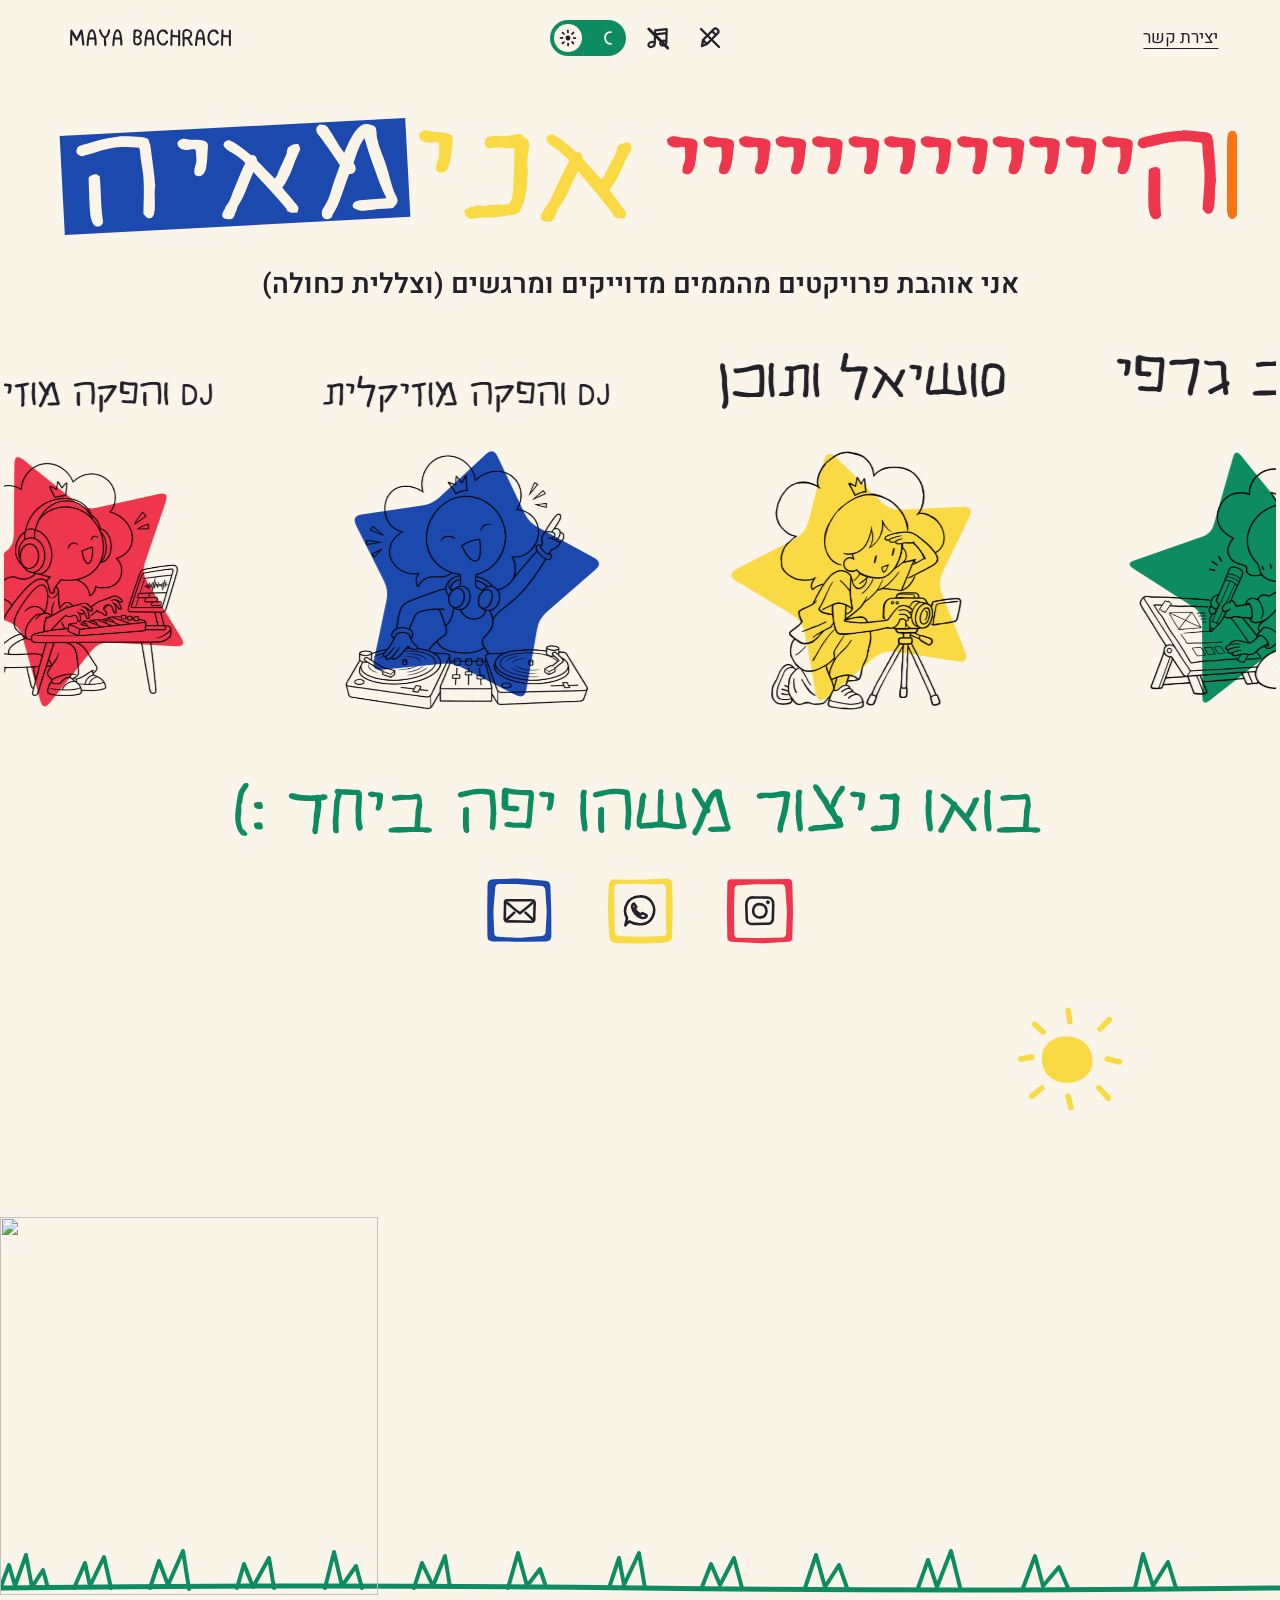
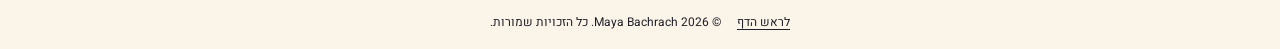
==== commit 2dbb930d: "Animate individual gestures and unify the music illustrations" ====
--- a/index.html
+++ b/index.html
@@ -1161,25 +1161,40 @@
 
 /* Match the existing artwork ink in marker mode. The illustrations carry their own alpha. */
 :root[data-theme="markers"] .panel-star img { filter: brightness(0) invert(1); }
-.carousel-tile[data-movement] > img {
-  --ink-rise: -1.4%;
-  --ink-turn: 2deg;
-  object-fit: contain;
-  padding: 7%;
-  animation: drawing-gesture 1.45s steps(1, end) infinite;
-}
-.carousel-tile[data-movement="performance"] > img { --ink-rise: -4%; --ink-turn: 4deg; animation-duration: 1.05s; }
-.carousel-tile[data-movement="graphic"] > img { --ink-turn: -2deg; animation-duration: 1.7s; }
-.carousel-tile[data-movement="animation"] > img { --ink-rise: -2.5%; --ink-turn: -3deg; animation-duration: 1.15s; }
-@keyframes drawing-gesture {
-  0%, 100% { transform: none; }
-  25%, 75% { transform: translateY(calc(var(--ink-rise) / 2)) rotate(calc(var(--ink-turn) / 2)); }
-  50% { transform: translateY(var(--ink-rise)) rotate(var(--ink-turn)); }
-}
-.carousel.is-paused .carousel-tile[data-movement] > img,
-body:has(.project-page[open]) .carousel-tile[data-movement] > img { animation-play-state: paused; }
+.carousel-tile[data-action] > img { opacity: 0; }
+.star-action-scene {
+  position: absolute;
+  inset: 7%;
+  width: 86%;
+  height: 86%;
+  color: #000;
+  z-index: 2;
+  pointer-events: none;
+}
+:root[data-theme="markers"] .star-action-scene { filter: brightness(0) invert(1); }
+.star-action-gesture {
+  transform-box: view-box;
+  transform-origin: var(--action-pivot);
+  animation: star-gesture var(--action-duration) steps(1, end) infinite;
+}
+.star-action-marks {
+  opacity: 0;
+  animation: star-action-mark var(--action-duration) steps(1, end) infinite;
+}
+@keyframes star-gesture {
+  0%, 67%, 100% { transform: none; }
+  32%, 55% { transform: translate(var(--action-x), var(--action-y)) rotate(var(--action-angle)); }
+}
+@keyframes star-action-mark {
+  0%, 32%, 67%, 100% { opacity: 0; }
+  45% { opacity: 1; }
+}
+.carousel.is-paused .star-action-gesture, .carousel.is-paused .star-action-marks,
+body:has(.project-page[open]) .star-action-gesture, body:has(.project-page[open]) .star-action-marks {
+  animation-play-state: paused;
+}
 @media (prefers-reduced-motion: reduce) {
-  .carousel-tile[data-movement] > img { animation: none; }
+  .star-action-gesture, .star-action-marks { animation: none; }
 }
 </style>
 <noscript><style>#site-loader{display:none}.site-loading{overflow:auto}.site-loading .site-header,.site-loading main,.site-loading .contact,.intro-pending .canva-letter,.intro-pending .canva-zot,.intro-pending .name{visibility:visible}.header-controls{display:none!important}</style></noscript>
@@ -1282,7 +1297,7 @@
   });
 })();
 </script>
-<script src="./assets/runtime/app.f54d7f90e1.js" defer></script>
+<script src="./assets/runtime/app.28e32e4528.js" defer></script>
 </head>
 <body id="top">
 <a class="skip-link" href="#content">דילוג לתוכן</a>
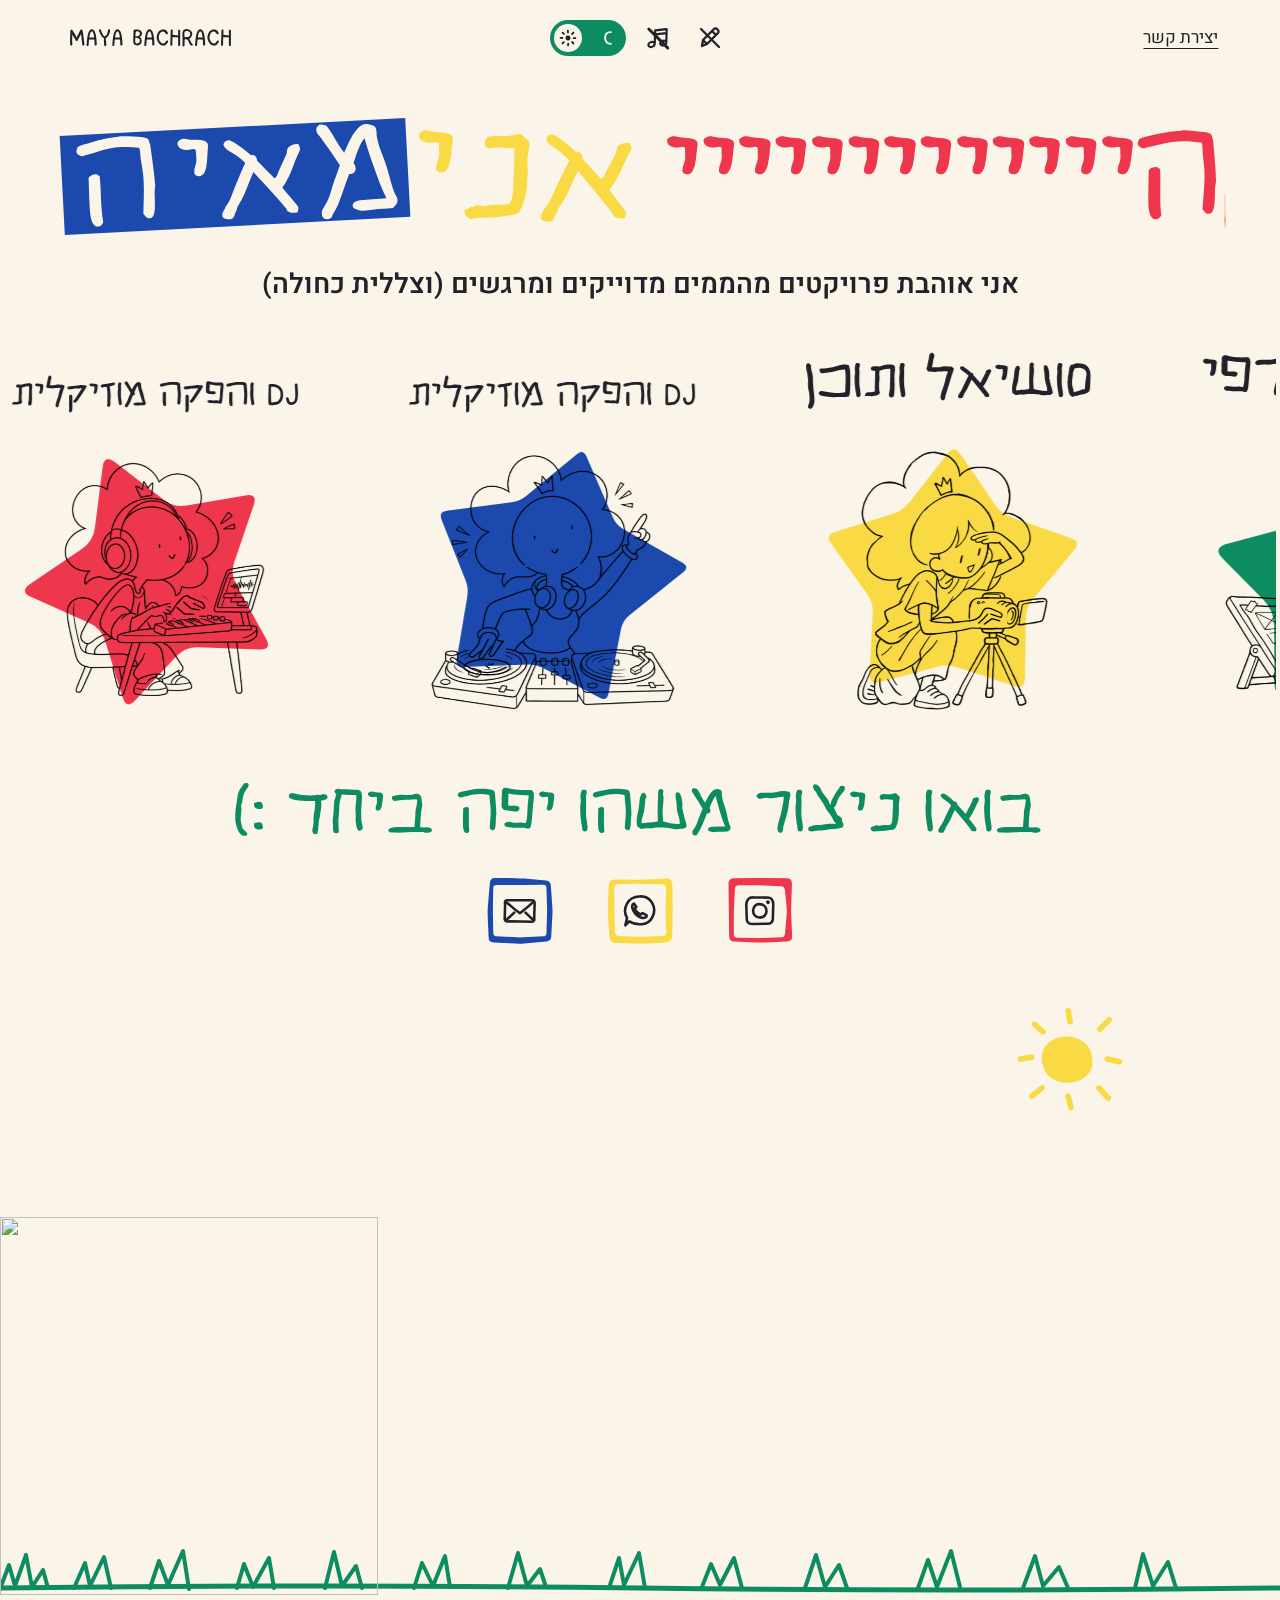
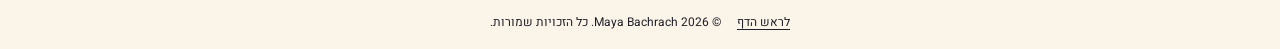
==== commit 8904fe68: "Improve carousel lifecycle, dialog reliability and anchored illustration gestures" ====
--- a/index.html
+++ b/index.html
@@ -175,7 +175,7 @@
 .project-page { border: 0; width: min(92vw, 76rem); max-width: none; height: 88dvh; max-height: 88dvh; margin: auto; padding: 0; background: var(--panel-background); color: var(--panel-text); overflow-y: auto; box-shadow: none; transform-origin: center; }
 .project-page[open] { display: block; }
 .project-page::backdrop { background: transparent; backdrop-filter: blur(9px); animation: background-recedes 600ms cubic-bezier(.2,.8,.2,1); }
-@keyframes background-recedes { from { background: rgb(27 16 28 / 0%); backdrop-filter: blur(0); } to { background: rgb(27 16 28 / 55%); backdrop-filter: blur(8px); } }
+@keyframes background-recedes { from { backdrop-filter: blur(0); } to { backdrop-filter: blur(8px); } }
 .project-page-header { display: flex; justify-content: flex-end; position: sticky; top: 0; padding: .4rem clamp(1rem, 3vw, 3rem); background: var(--panel-background); z-index: 1; }
 .project-page-header button { display: grid; place-items: center; color: var(--close-color); background: transparent; border: 0; margin-inline-end: -.3rem; min-width: 48px; min-height: 48px; font: 800 3.3rem/1 system-ui, sans-serif; }
 .project-page-content { max-width: 90rem; margin: auto; padding: clamp(1rem, 3vw, 3rem); }
@@ -438,7 +438,7 @@
 /* One scrollbar only: retain scrolling while suppressing browser tracks. */
 html, body, .project-page, .project-page-scroll { scrollbar-width:none !important; }
 html::-webkit-scrollbar, body::-webkit-scrollbar, .project-page::-webkit-scrollbar, .project-page-scroll::-webkit-scrollbar { display:none !important; width:0 !important; height:0 !important; }
-.difference-cursor { position:fixed; top:0; left:0; width:25px; height:25px; border-radius:50%; background:#fff; mix-blend-mode:difference; pointer-events:none; z-index:2147483647; opacity:0; transform:translate(-50%,-50%); transition:width 180ms ease,height 180ms ease,opacity 120ms ease; }
+.difference-cursor { position:fixed; top:0; left:0; width:25px; height:25px; border-radius:50%; background:var(--page-text); mix-blend-mode:normal; pointer-events:none; z-index:2147483647; opacity:0; transform:translate(-50%,-50%); transition:width 180ms ease,height 180ms ease,opacity 120ms ease; }
 .difference-cursor.is-hovering { width:45px; height:45px; }
 @media(hover:hover) and (pointer:fine) { html.circle-cursor-active, .circle-cursor-active * { cursor:none !important; } }
 /* Separate desktop and phone composition, preserving Maya's visual language. */
@@ -1196,6 +1196,23 @@
 @media (prefers-reduced-motion: reduce) {
   .star-action-gesture, .star-action-marks { animation: none; }
 }
+
+/* Preserve reflow when text, zoom or short windows need more space. */
+.contact-scene { height:auto; min-height:100svh; }
+.carousel-tile { touch-action:pan-y pinch-zoom; }
+.carousel-tile:focus-visible::before { outline:0; }
+.carousel-tile:focus-visible .star-label { text-decoration:underline; text-underline-offset:.2em; }
+.project-page .media-item img { height:auto; }
+
+/* A hard ink edge uses only the existing dark canvas and light ink. */
+:root[data-theme="markers"] .star-action-scene { filter:brightness(0) invert(1) drop-shadow(.65px 0 0 #151419) drop-shadow(-.65px 0 0 #151419); }
+@media (pointer:fine) { .difference-cursor { background:transparent; border:2px solid var(--page-text); } }
+
+.panel-star:has(.star-action-scene) > img { visibility:hidden; }
+
+/* A solid existing canvas prevents backdrop blur from mixing the palette. */
+.project-page::backdrop { background:var(--page-background); backdrop-filter:none; animation:none; }
+.project-page { backdrop-filter:none; }
 </style>
 <noscript><style>#site-loader{display:none}.site-loading{overflow:auto}.site-loading .site-header,.site-loading main,.site-loading .contact,.intro-pending .canva-letter,.intro-pending .canva-zot,.intro-pending .name{visibility:visible}.header-controls{display:none!important}</style></noscript>
 <script>// Central design settings. Use exact palette values; do not generate extra shades.
@@ -1297,7 +1314,7 @@
   });
 })();
 </script>
-<script src="./assets/runtime/app.28e32e4528.js" defer></script>
+<script src="./assets/runtime/app.1d3c3a2a58.js" defer></script>
 </head>
 <body id="top">
 <a class="skip-link" href="#content">דילוג לתוכן</a>
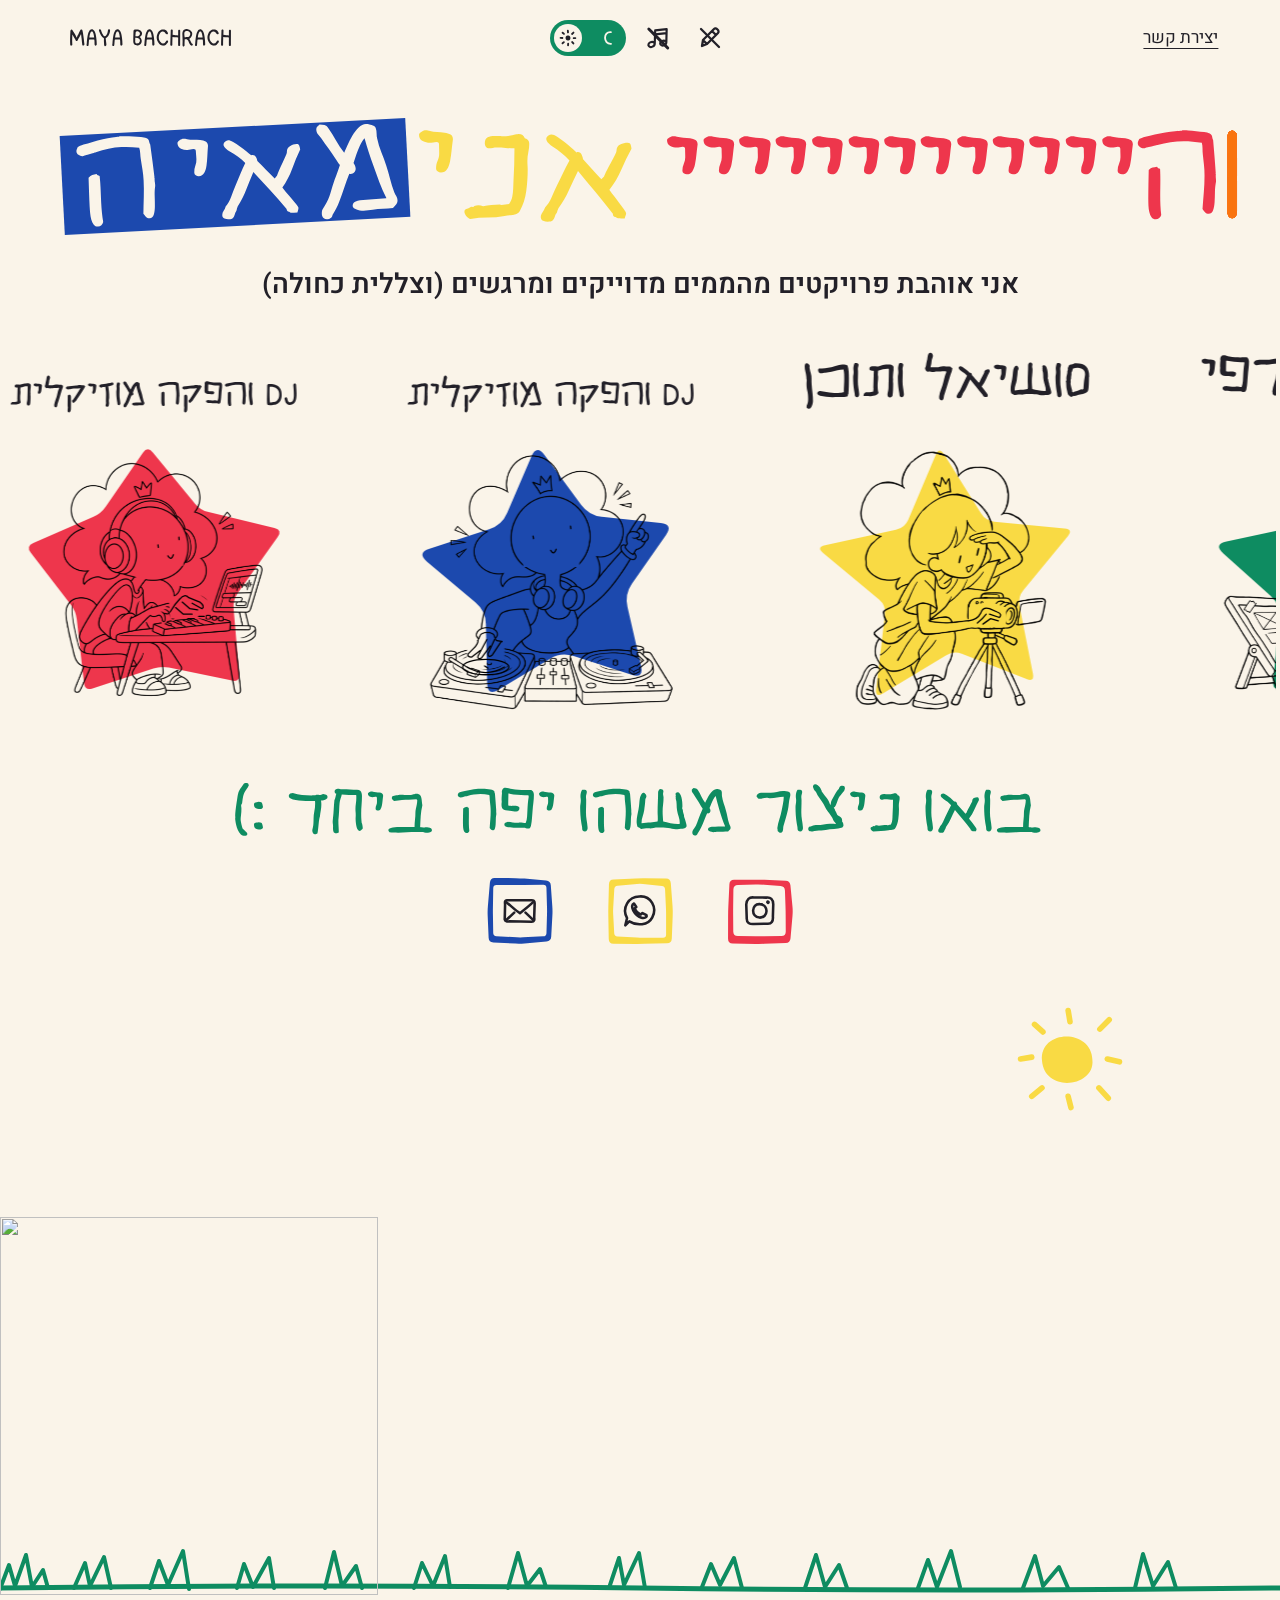
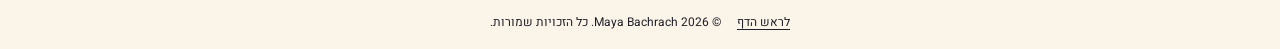
==== commit fc879812: "Keep contact artwork and links readable with enlarged text on narrow phones" ====
--- a/index.html
+++ b/index.html
@@ -1213,6 +1213,18 @@
 /* A solid existing canvas prevents backdrop blur from mixing the palette. */
 .project-page::backdrop { background:var(--page-background); backdrop-filter:none; animation:none; }
 .project-page { backdrop-filter:none; }
+
+/* Let contact grid and links reflow at narrow widths with enlarged text. */
+.contact-scene { grid-template-columns:minmax(0,1fr); }
+.contact-scene > *, .contact-scene h2 { min-width:0; max-width:100%; }
+.contact-scene .contact-links { flex-wrap:wrap; justify-content:center; max-width:100%; }
+.contact-scene .footer-static, .contact-scene .handwritten-heading { max-width:100%; }
+.copyright span { white-space:normal; overflow-wrap:anywhere; }
+
+@media (max-width:30rem) {
+  .contact-scene .skating-footer { min-height:14rem; }
+  .contact-scene .skating-traveler { bottom:max(56px, calc(7rem - 56px)); }
+}
 </style>
 <noscript><style>#site-loader{display:none}.site-loading{overflow:auto}.site-loading .site-header,.site-loading main,.site-loading .contact,.intro-pending .canva-letter,.intro-pending .canva-zot,.intro-pending .name{visibility:visible}.header-controls{display:none!important}</style></noscript>
 <script>// Central design settings. Use exact palette values; do not generate extra shades.
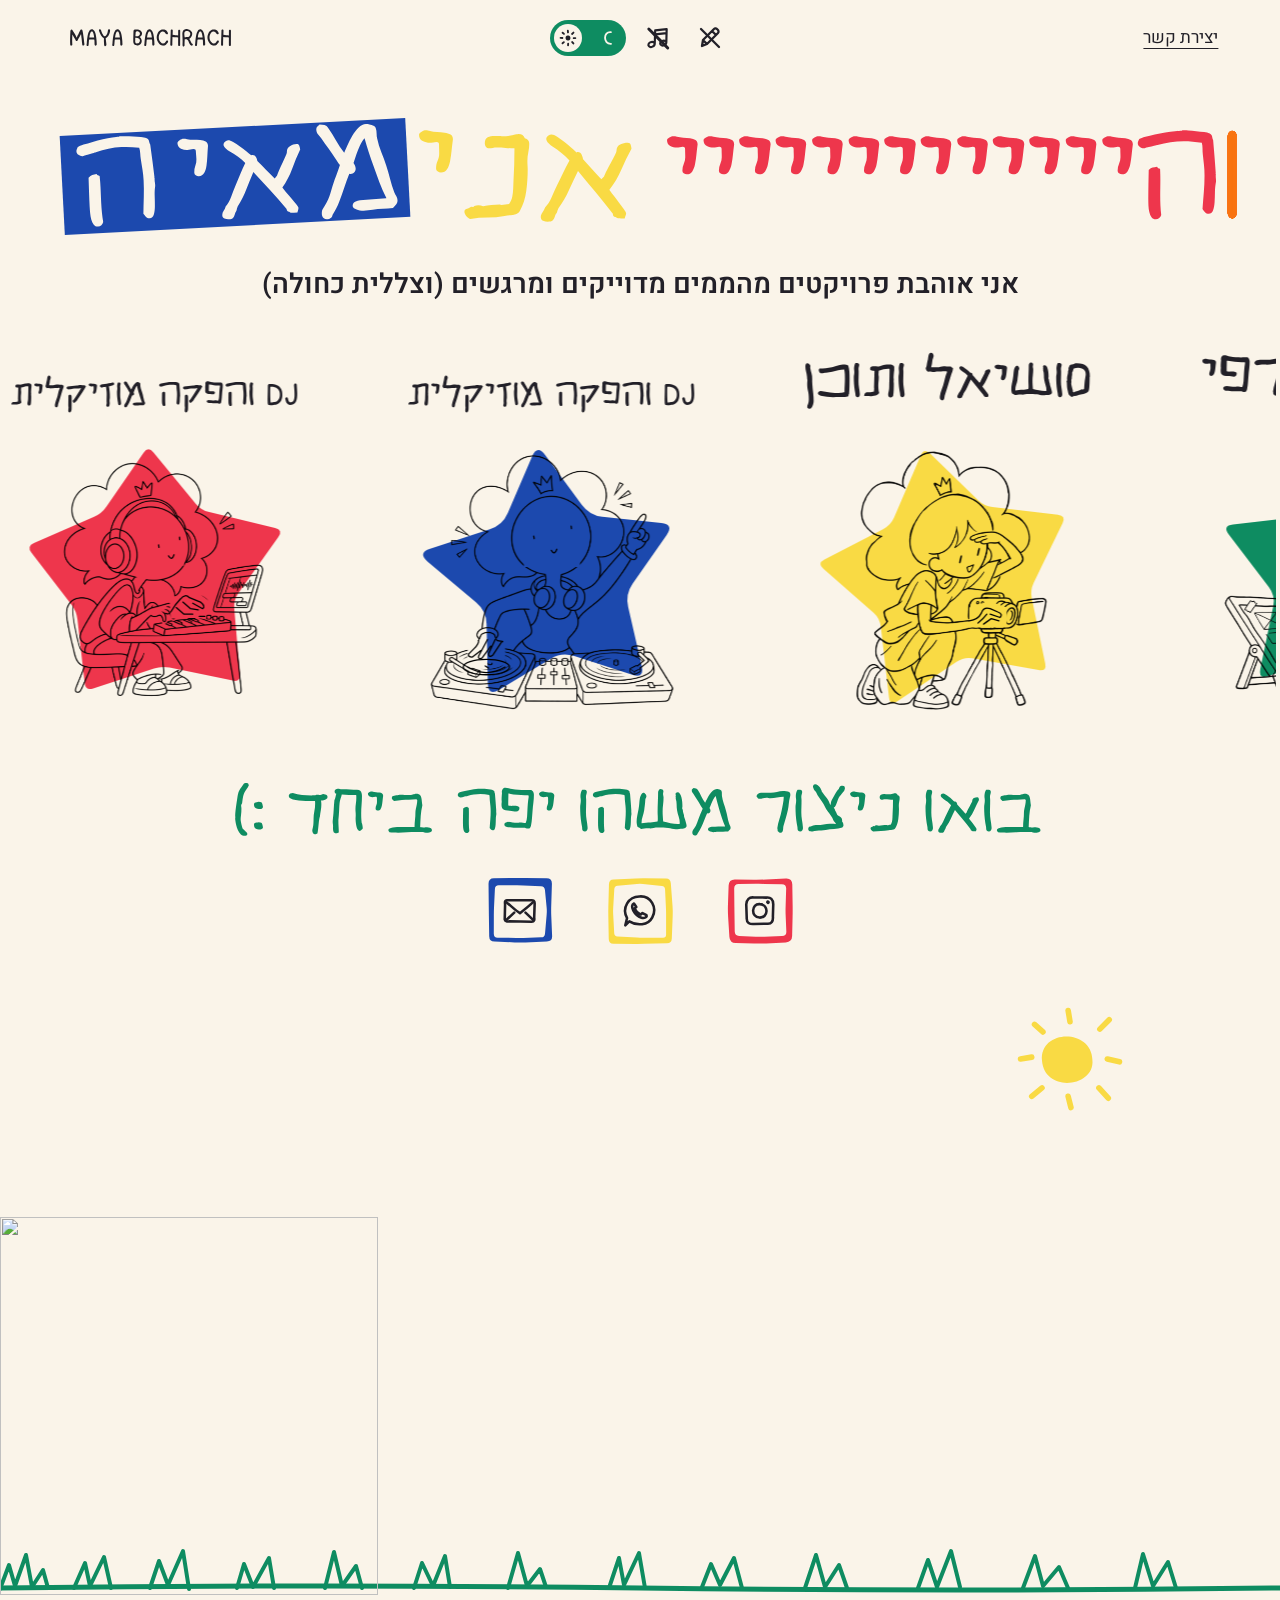
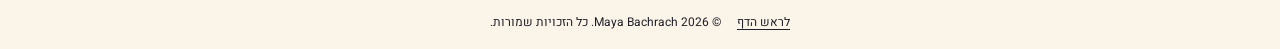
==== commit 05123905: "Restore original cursor, remove drawing shadows and smooth interrupted panel transitions" ====
--- a/index.html
+++ b/index.html
@@ -438,7 +438,7 @@
 /* One scrollbar only: retain scrolling while suppressing browser tracks. */
 html, body, .project-page, .project-page-scroll { scrollbar-width:none !important; }
 html::-webkit-scrollbar, body::-webkit-scrollbar, .project-page::-webkit-scrollbar, .project-page-scroll::-webkit-scrollbar { display:none !important; width:0 !important; height:0 !important; }
-.difference-cursor { position:fixed; top:0; left:0; width:25px; height:25px; border-radius:50%; background:var(--page-text); mix-blend-mode:normal; pointer-events:none; z-index:2147483647; opacity:0; transform:translate(-50%,-50%); transition:width 180ms ease,height 180ms ease,opacity 120ms ease; }
+.difference-cursor { position:fixed; top:0; left:0; width:25px; height:25px; border-radius:50%; background:#fff; mix-blend-mode:difference; pointer-events:none; z-index:2147483647; opacity:0; transform:translate(-50%,-50%); transition:width 180ms ease,height 180ms ease,opacity 120ms ease; }
 .difference-cursor.is-hovering { width:45px; height:45px; }
 @media(hover:hover) and (pointer:fine) { html.circle-cursor-active, .circle-cursor-active * { cursor:none !important; } }
 /* Separate desktop and phone composition, preserving Maya's visual language. */
@@ -1204,9 +1204,6 @@
 .carousel-tile:focus-visible .star-label { text-decoration:underline; text-underline-offset:.2em; }
 .project-page .media-item img { height:auto; }
 
-/* A hard ink edge uses only the existing dark canvas and light ink. */
-:root[data-theme="markers"] .star-action-scene { filter:brightness(0) invert(1) drop-shadow(.65px 0 0 #151419) drop-shadow(-.65px 0 0 #151419); }
-@media (pointer:fine) { .difference-cursor { background:transparent; border:2px solid var(--page-text); } }
 
 .panel-star:has(.star-action-scene) > img { visibility:hidden; }
 
@@ -1326,7 +1323,7 @@
   });
 })();
 </script>
-<script src="./assets/runtime/app.1d3c3a2a58.js" defer></script>
+<script src="./assets/runtime/app.a0e915f4d8.js" defer></script>
 </head>
 <body id="top">
 <a class="skip-link" href="#content">דילוג לתוכן</a>
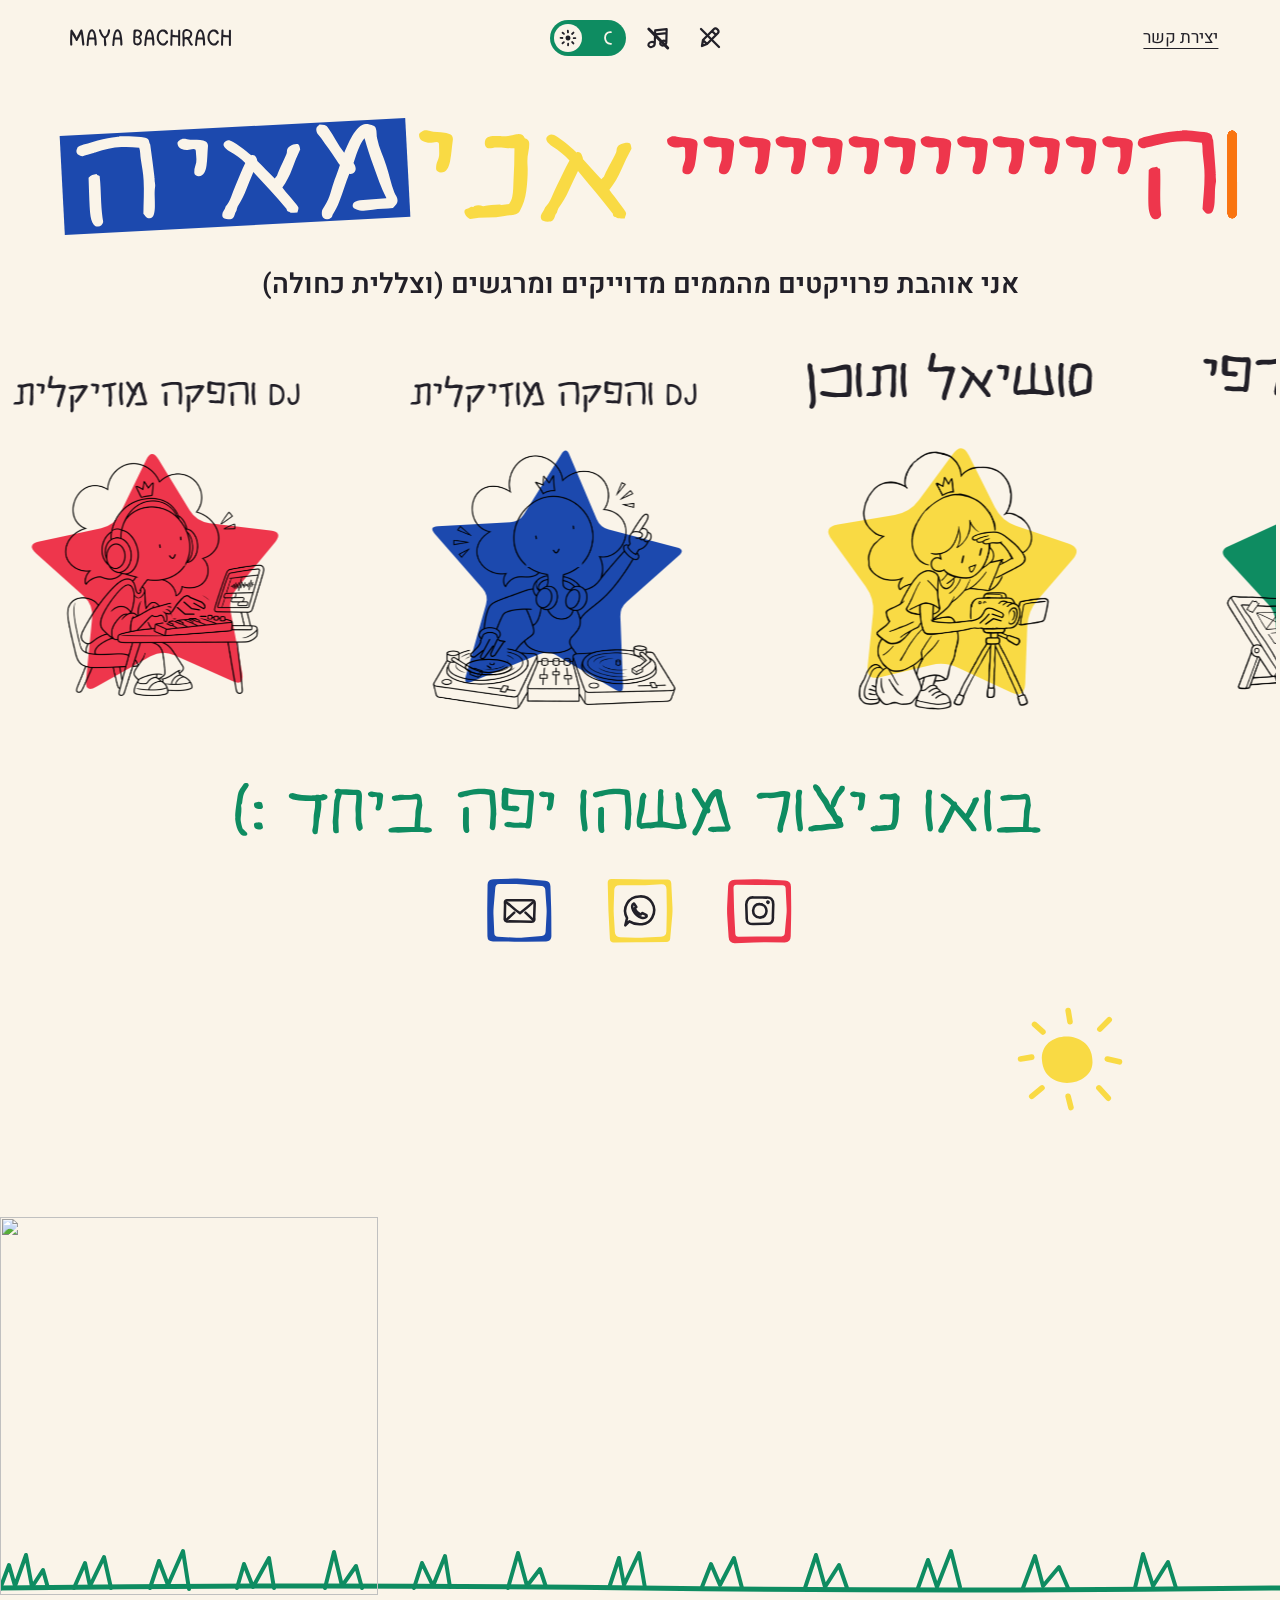
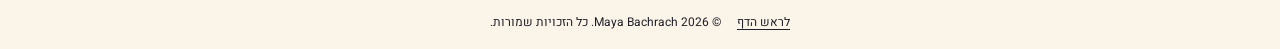
==== commit f846a592: "Grow stars into in-page project sections and animate surrounding layout" ====
--- a/index.html
+++ b/index.html
@@ -1222,6 +1222,41 @@
   .contact-scene .skating-footer { min-height:14rem; }
   .contact-scene .skating-traveler { bottom:max(56px, calc(7rem - 56px)); }
 }
+.carousel { position:relative; }
+.project-growth-surface { display:none; position:absolute; pointer-events:none; z-index:1; overflow:visible; }
+.project-expanded .project-growth-surface { display:block; }
+.project-expanded .carousel-window { position:absolute; inset:0 0 auto; width:100%; }
+.project-expanded .carousel-tile { transition:none; }
+.project-expanded .carousel-tile::before { transition:none; }
+.project-expanded .project-page {
+  position:absolute; inset:12px auto auto 50%; margin:0; margin-left:calc(min(82vw, 64rem) / -2);
+  width:min(82vw,64rem); height:auto; max-height:none; border:0; padding:clamp(1rem,3vw,2.5rem);
+  background:transparent; border-radius:0; overflow:visible; z-index:2;
+}
+.project-expanded .project-page-scroll { height:auto; max-height:none; overflow:visible; }
+.project-expanded .project-page-header { position:relative; background:transparent; padding:0 0 1.2rem; }
+.project-expanded .project-page-header h2 { background:transparent; }
+.project-expanded .project-page-header h2::before { display:none; }
+.project-expanded .project-page-content { padding:0; }
+.project-expanded .project-page > .custom-scroll { display:none; }
+body:has(.project-expanded) { overflow-x:clip; overflow-y:auto; }
+.hero-intro { transform-origin:center top; }
+@media(max-width:48rem) {
+  .project-expanded .project-page { width:88vw; margin-left:-44vw; padding:1.2rem; }
+  .project-expanded .project-page-header { gap:.5rem; }
+}
+
+body:has(dialog.project-page[open]) { overflow-x:clip; overflow-y:auto; }
+.project-expanded .project-media-sheet { padding:3%; }
+.project-expanded .project-page .detail-media > :only-child { max-width:36rem; justify-self:center; }
+.project-expanded .project-page.light-panel-ink .theme-drawing, .project-expanded .project-page.light-panel-ink .star-action-scene { filter:brightness(0) invert(1); mix-blend-mode:normal; }
+.project-expanded .project-page.dark-panel-ink .theme-drawing, .project-expanded .project-page.dark-panel-ink .star-action-scene { filter:brightness(0); mix-blend-mode:normal; }
+
+body:has(.project-expanded) { overflow-anchor:none; }
+
+.hero:has(.project-expanded) { overflow:clip; }
+
+.project-expanded .project-media-sheet > .pencil-frame { display:none; }
 </style>
 <noscript><style>#site-loader{display:none}.site-loading{overflow:auto}.site-loading .site-header,.site-loading main,.site-loading .contact,.intro-pending .canva-letter,.intro-pending .canva-zot,.intro-pending .name{visibility:visible}.header-controls{display:none!important}</style></noscript>
 <script>// Central design settings. Use exact palette values; do not generate extra shades.
@@ -1323,7 +1358,7 @@
   });
 })();
 </script>
-<script src="./assets/runtime/app.a0e915f4d8.js" defer></script>
+<script src="./assets/runtime/app.ac7117ac00.js" defer></script>
 </head>
 <body id="top">
 <a class="skip-link" href="#content">דילוג לתוכן</a>
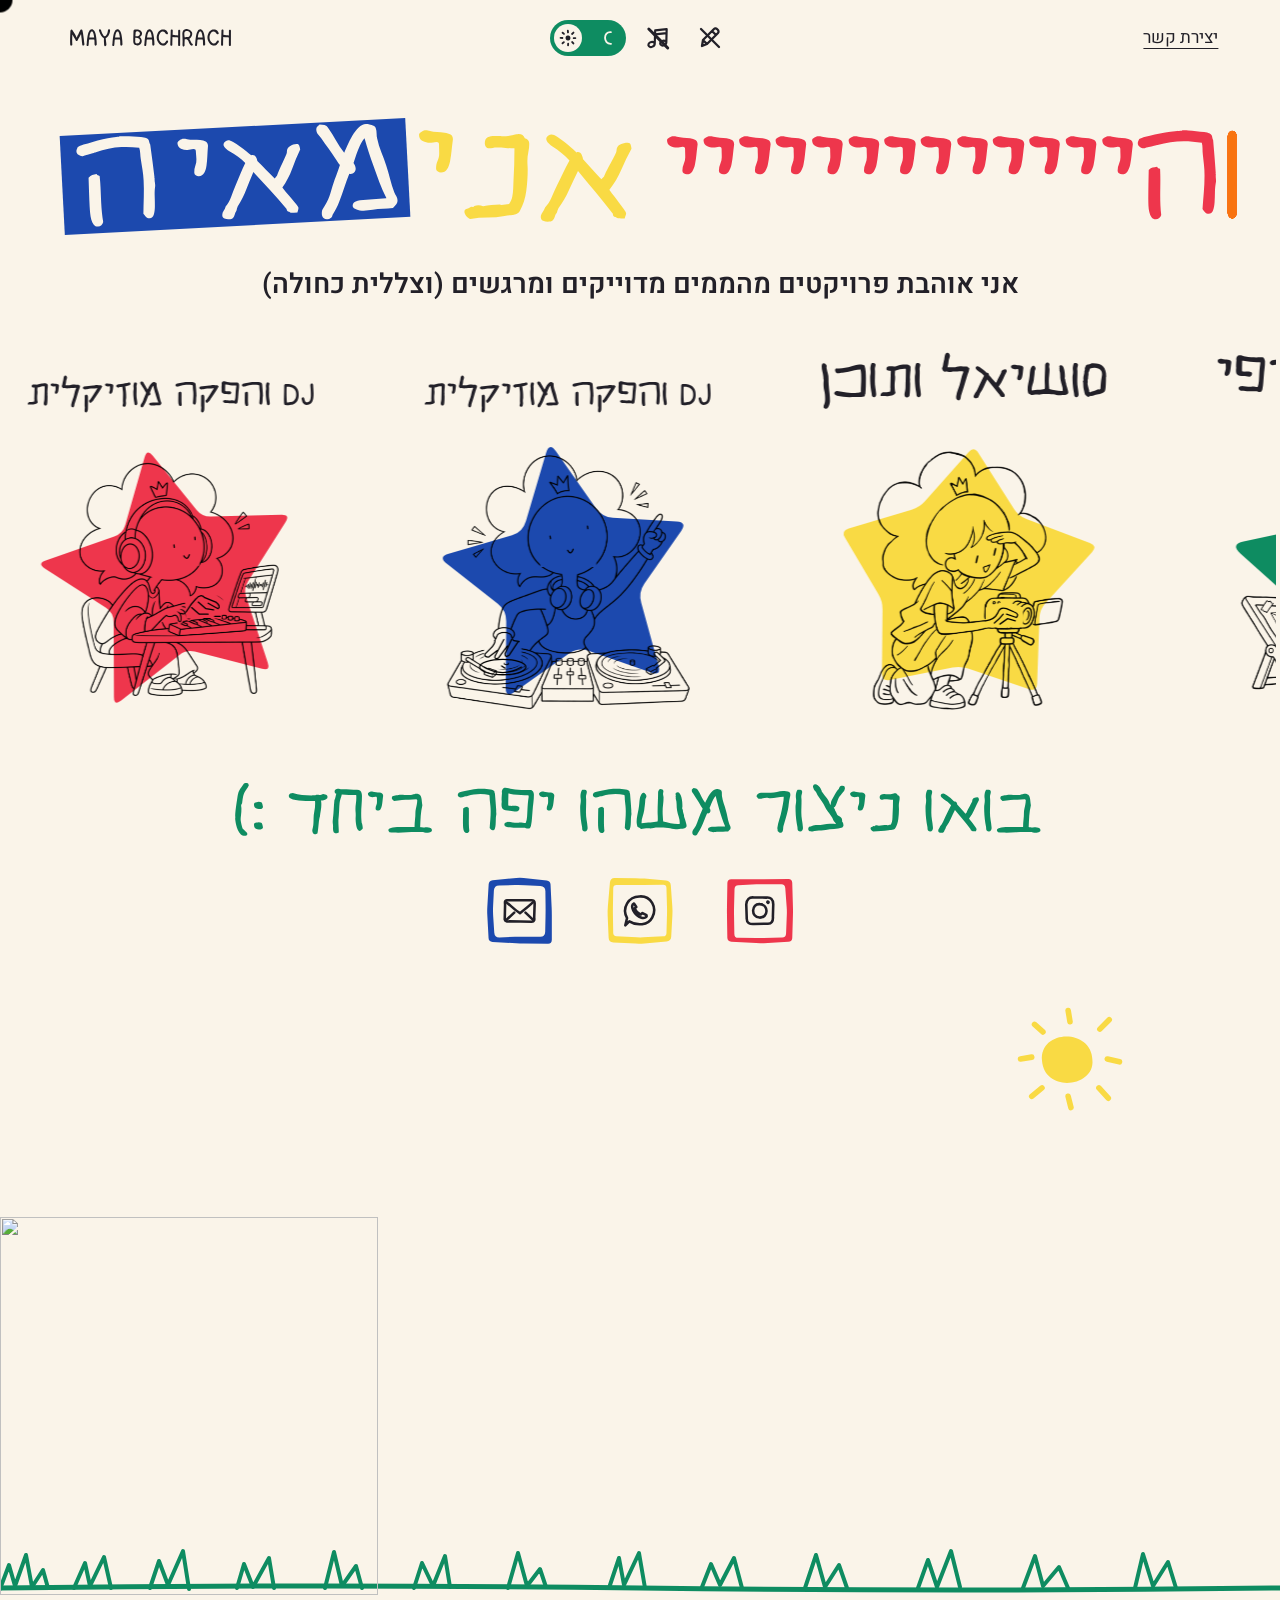
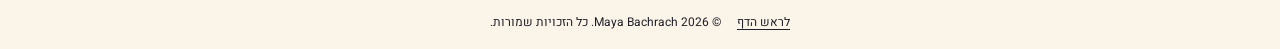
==== commit cc459b95: "Soften star growth, center opened projects and keep closing visible and reachable" ====
--- a/index.html
+++ b/index.html
@@ -1257,6 +1257,15 @@
 .hero:has(.project-expanded) { overflow:clip; }
 
 .project-expanded .project-media-sheet > .pencil-frame { display:none; }
+
+/* Keep closing available and legible throughout a long in-page project. */
+.project-expanded .project-page-header { position:sticky; top:12px; z-index:3; background:var(--panel-accent); }
+.project-expanded #close-project, .project-expanded #close-project:hover, .project-expanded #close-project:focus-visible {
+  color:var(--panel-text); background:transparent; pointer-events:auto;
+}
+.project-expanded #close-project { min-width:48px; min-height:48px; }
+.project-expanded #close-project:hover { scale:1.08; }
+.project-expanded #close-project:focus-visible { outline:2px solid currentColor; outline-offset:3px; }
 </style>
 <noscript><style>#site-loader{display:none}.site-loading{overflow:auto}.site-loading .site-header,.site-loading main,.site-loading .contact,.intro-pending .canva-letter,.intro-pending .canva-zot,.intro-pending .name{visibility:visible}.header-controls{display:none!important}</style></noscript>
 <script>// Central design settings. Use exact palette values; do not generate extra shades.
@@ -1358,7 +1367,7 @@
   });
 })();
 </script>
-<script src="./assets/runtime/app.ac7117ac00.js" defer></script>
+<script src="./assets/runtime/app.d5665deac4.js" defer></script>
 </head>
 <body id="top">
 <a class="skip-link" href="#content">דילוג לתוכן</a>
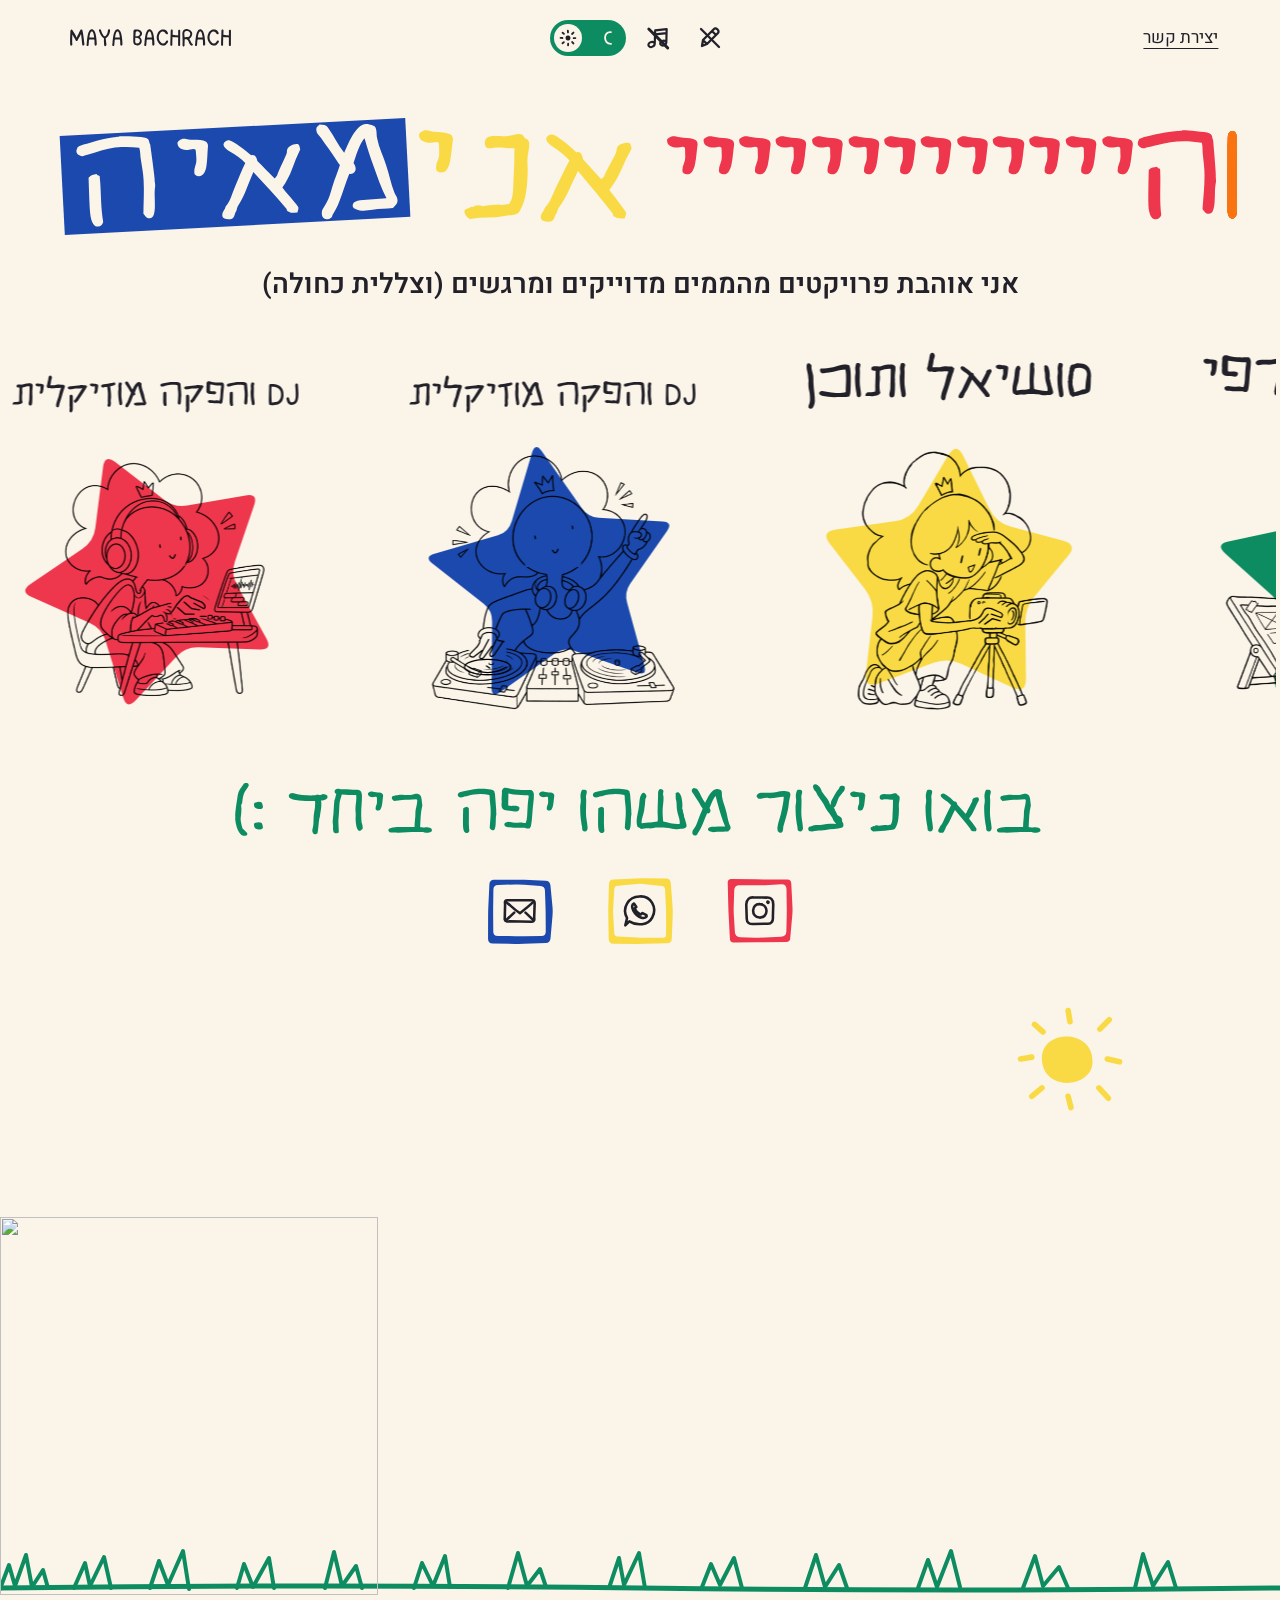
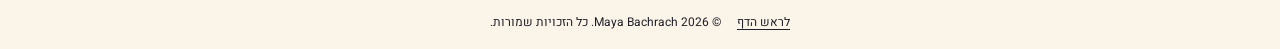
==== commit ce7c50aa: "Fix missed close presses during motion and make star transitions faster" ====
--- a/index.html
+++ b/index.html
@@ -1266,6 +1266,12 @@
 .project-expanded #close-project { min-width:48px; min-height:48px; }
 .project-expanded #close-project:hover { scale:1.08; }
 .project-expanded #close-project:focus-visible { outline:2px solid currentColor; outline-offset:3px; }
+
+.project-expanded #close-project, .project-expanded #close-project:hover { scale:1; transform:none; touch-action:manipulation; }
+.project-expanded .project-page-header { pointer-events:auto; }
+
+/* Clipping must not create an invisible focus-scroll container. */
+.hero { overflow:clip; }
 </style>
 <noscript><style>#site-loader{display:none}.site-loading{overflow:auto}.site-loading .site-header,.site-loading main,.site-loading .contact,.intro-pending .canva-letter,.intro-pending .canva-zot,.intro-pending .name{visibility:visible}.header-controls{display:none!important}</style></noscript>
 <script>// Central design settings. Use exact palette values; do not generate extra shades.
@@ -1367,7 +1373,7 @@
   });
 })();
 </script>
-<script src="./assets/runtime/app.d5665deac4.js" defer></script>
+<script src="./assets/runtime/app.5448fbc4c9.js" defer></script>
 </head>
 <body id="top">
 <a class="skip-link" href="#content">דילוג לתוכן</a>
